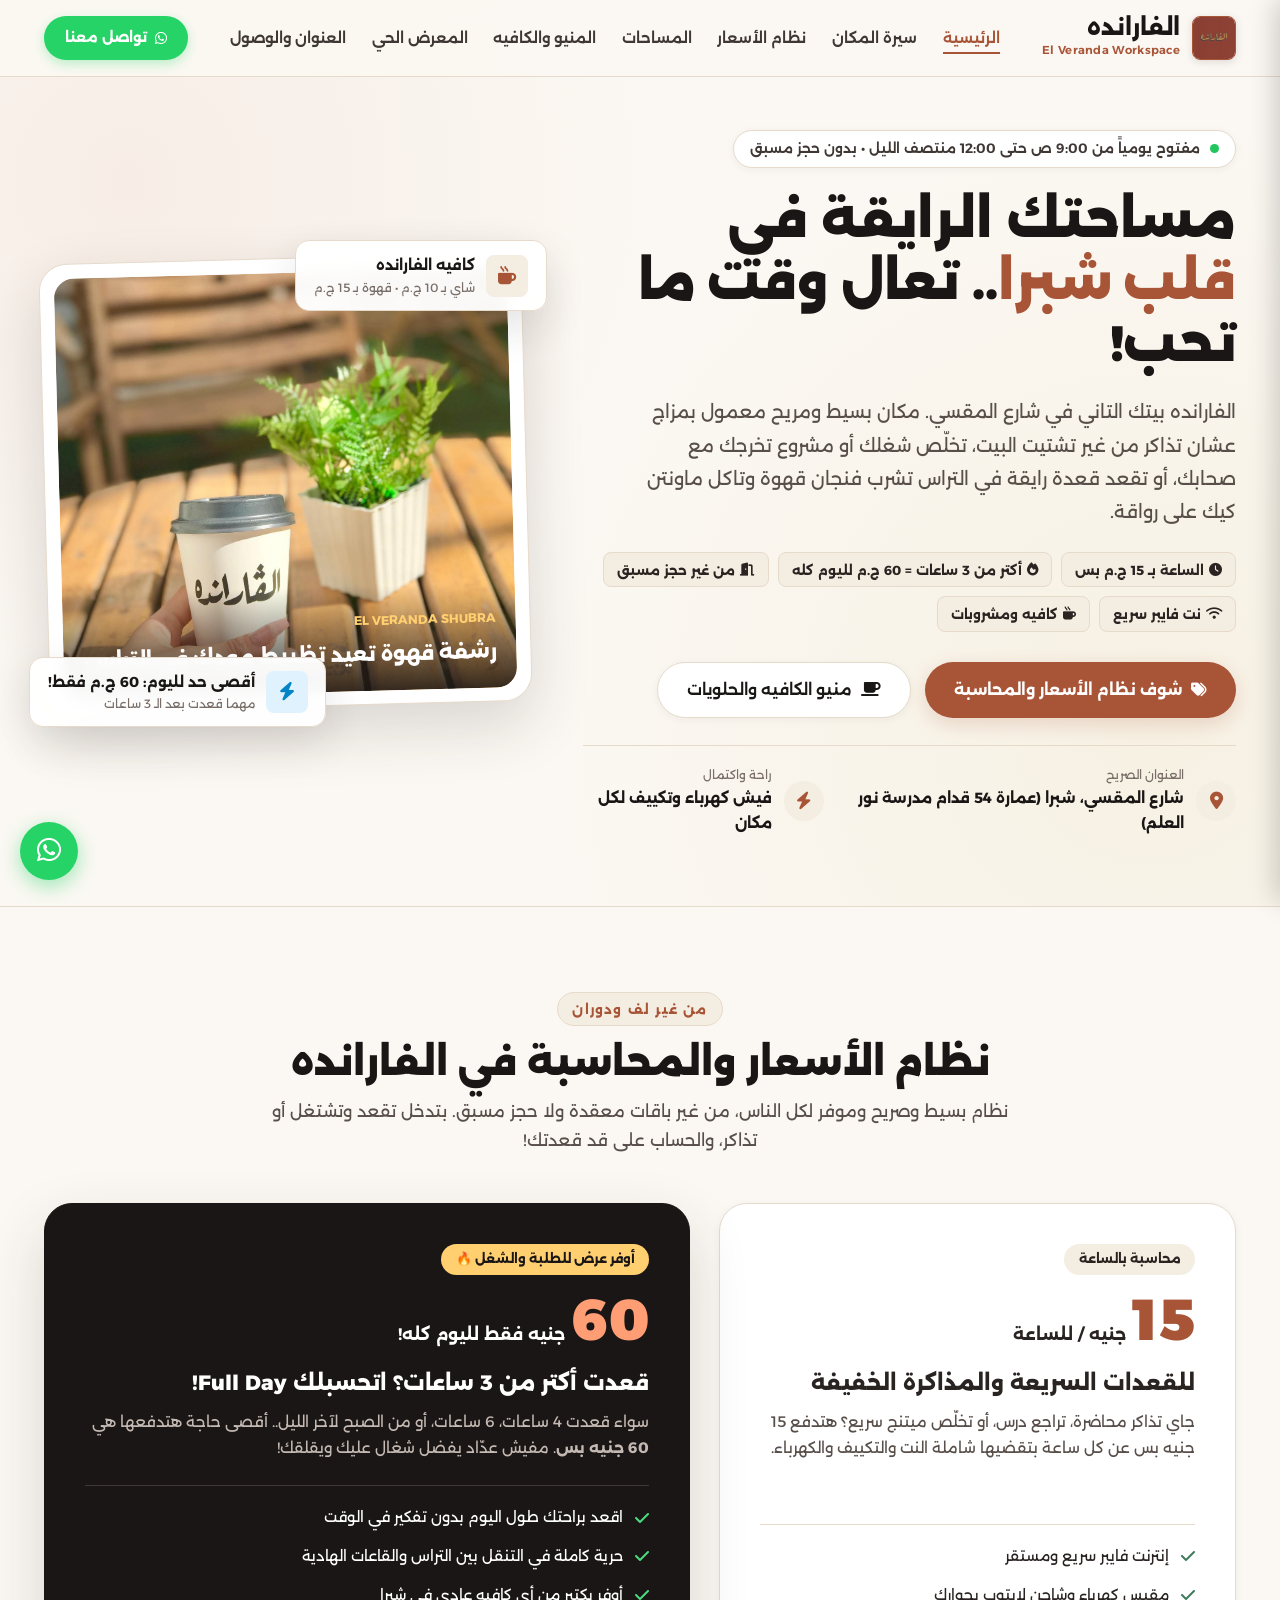
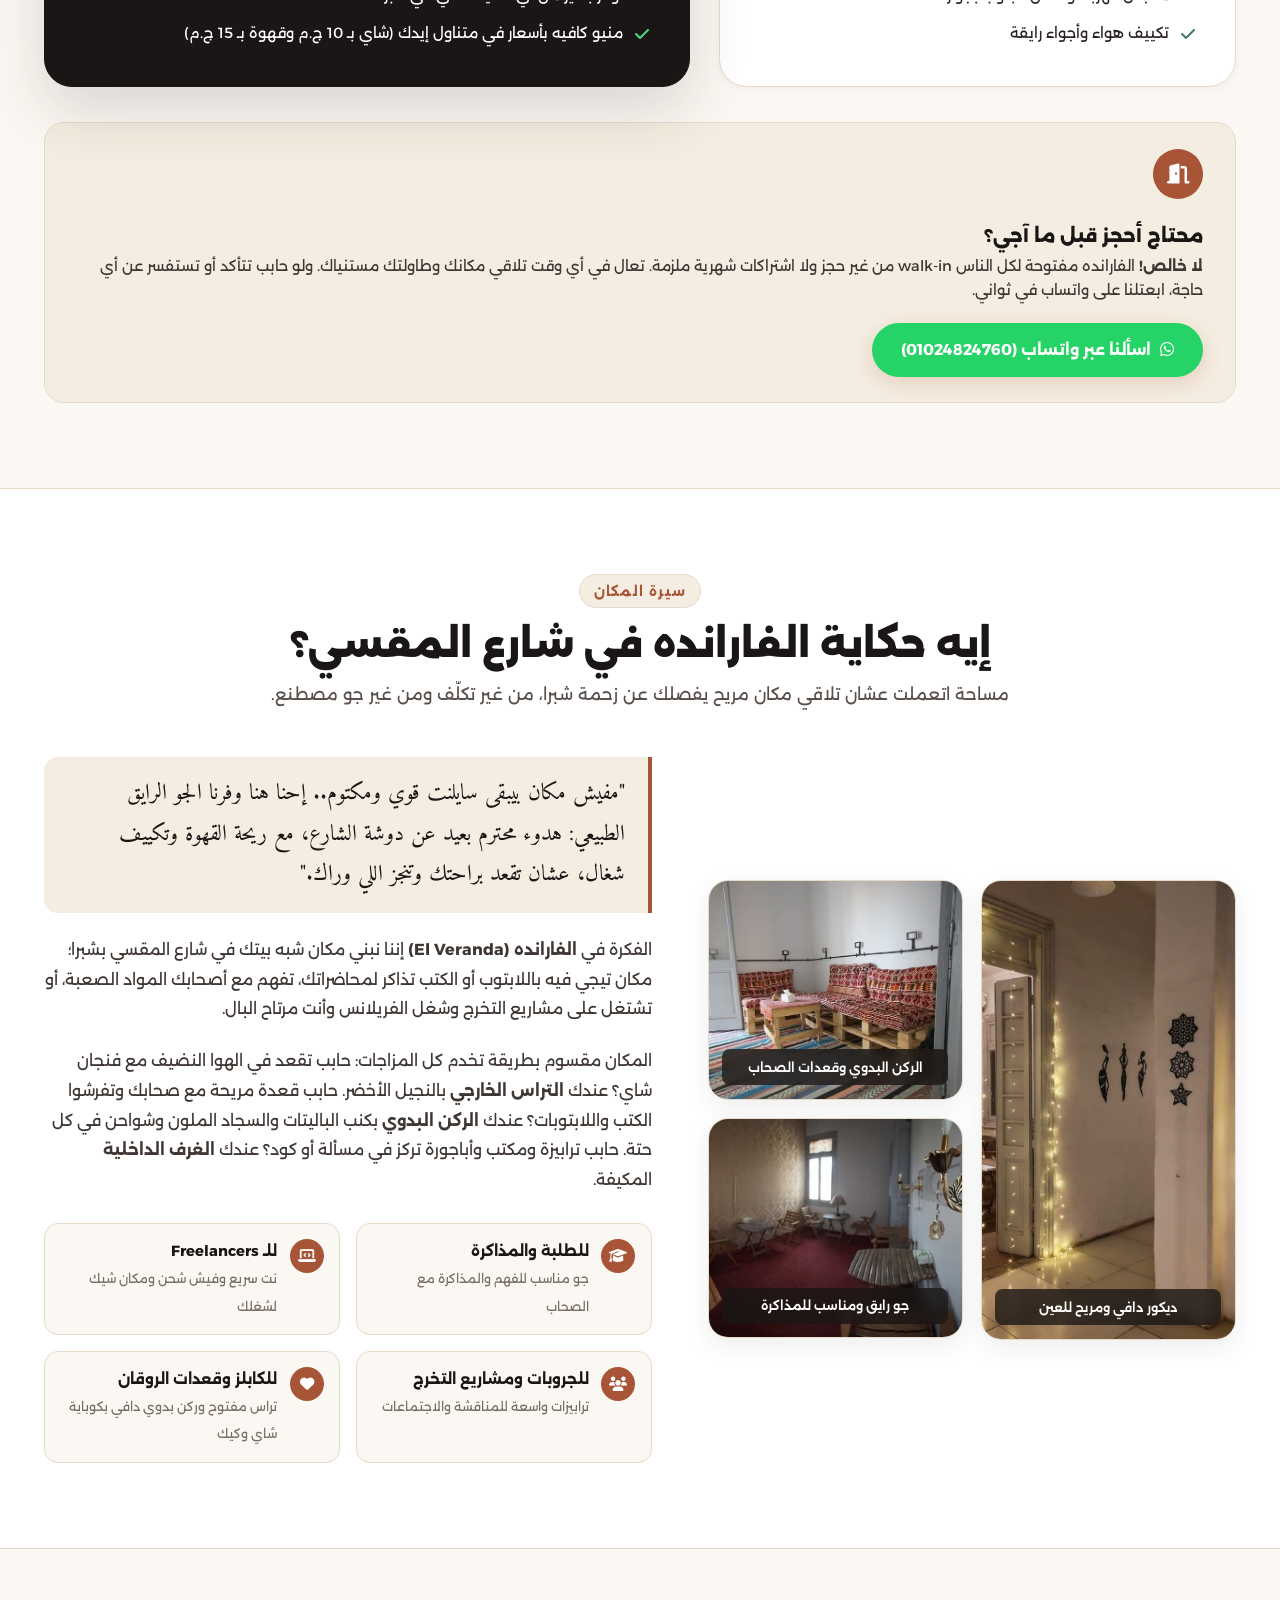
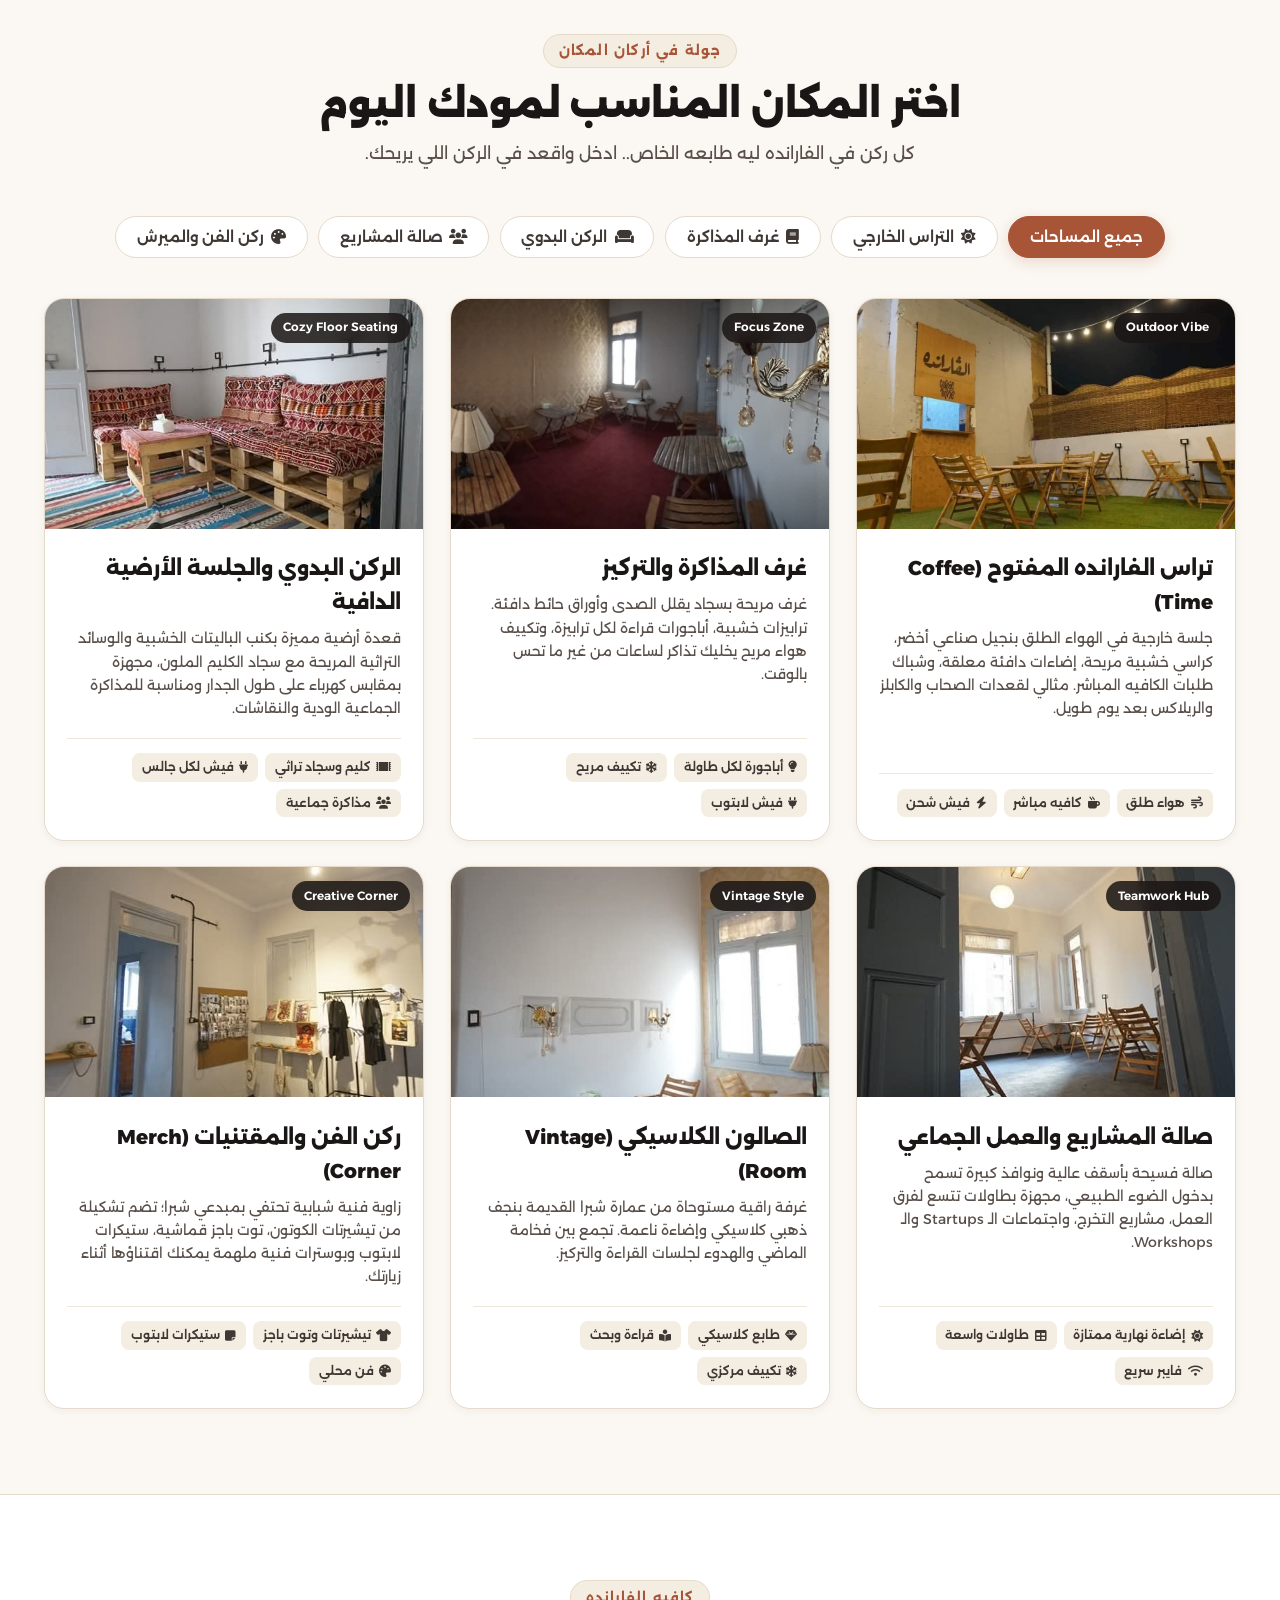
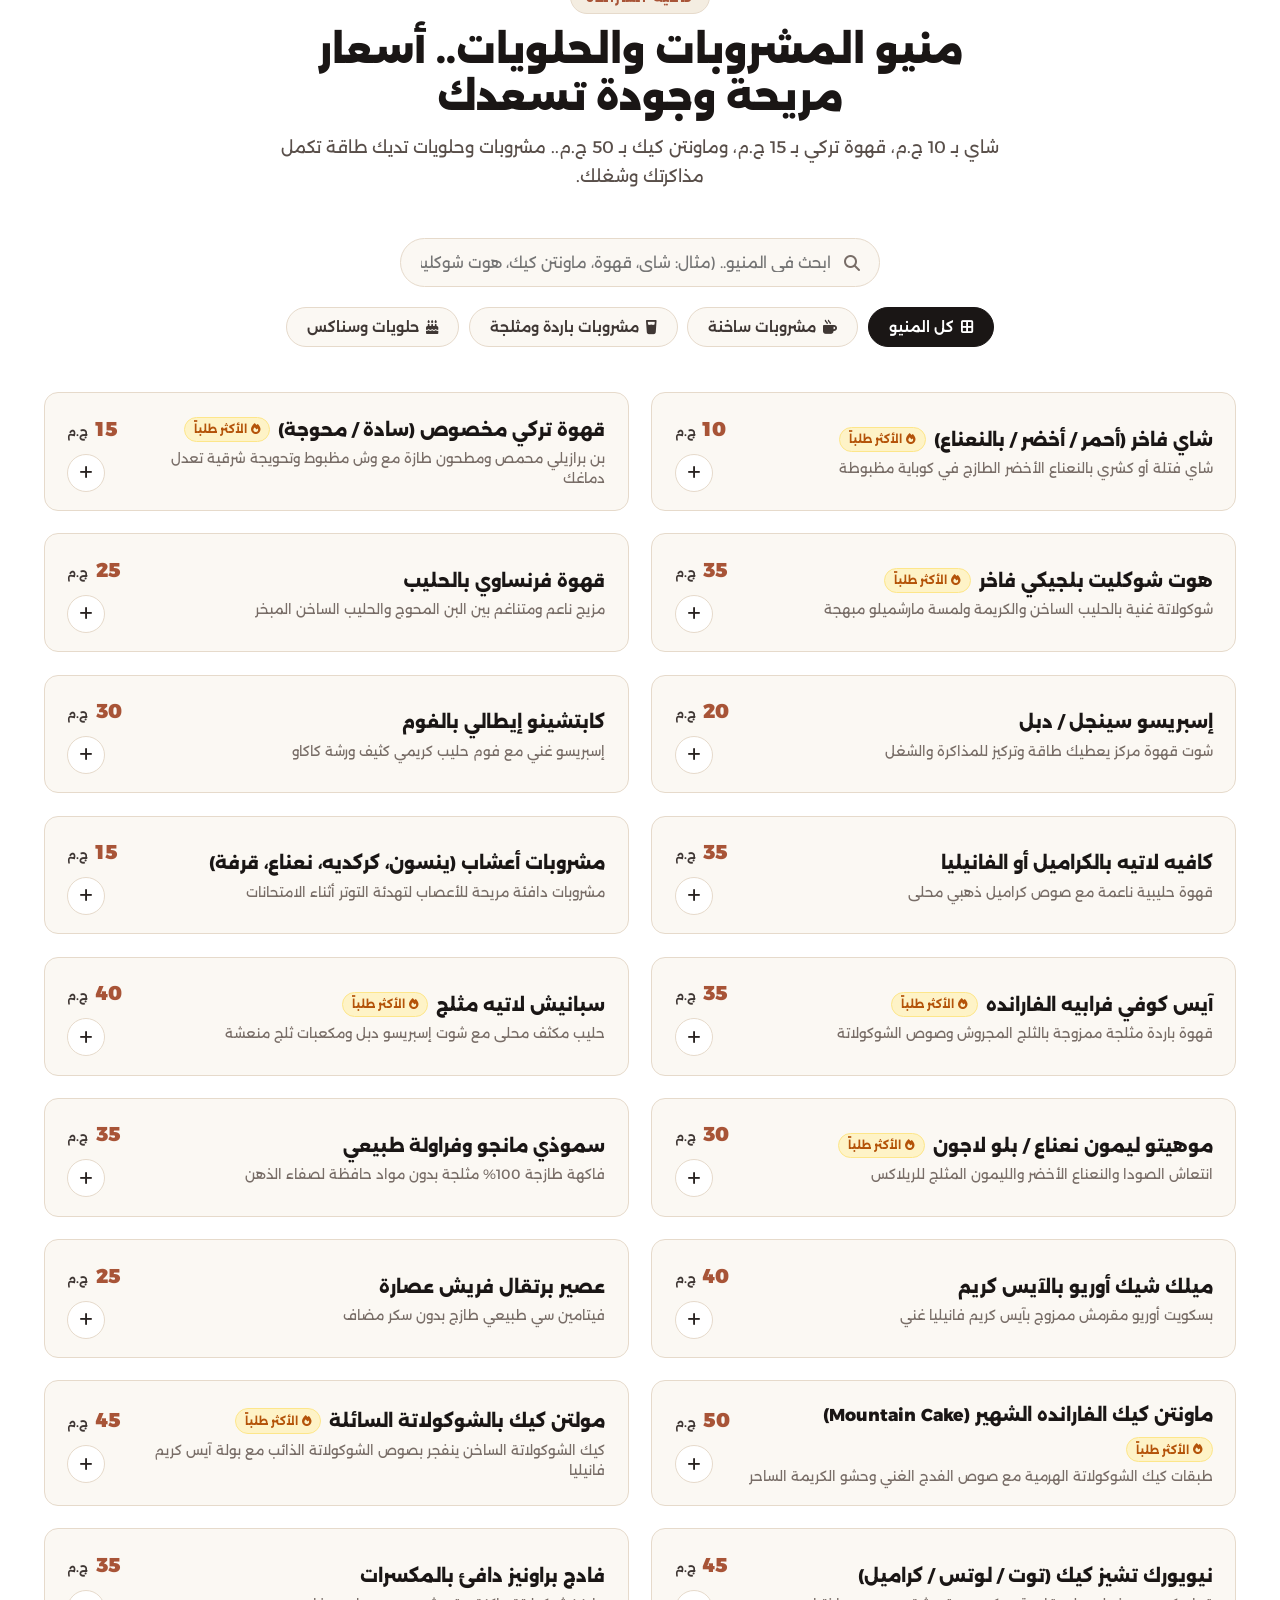
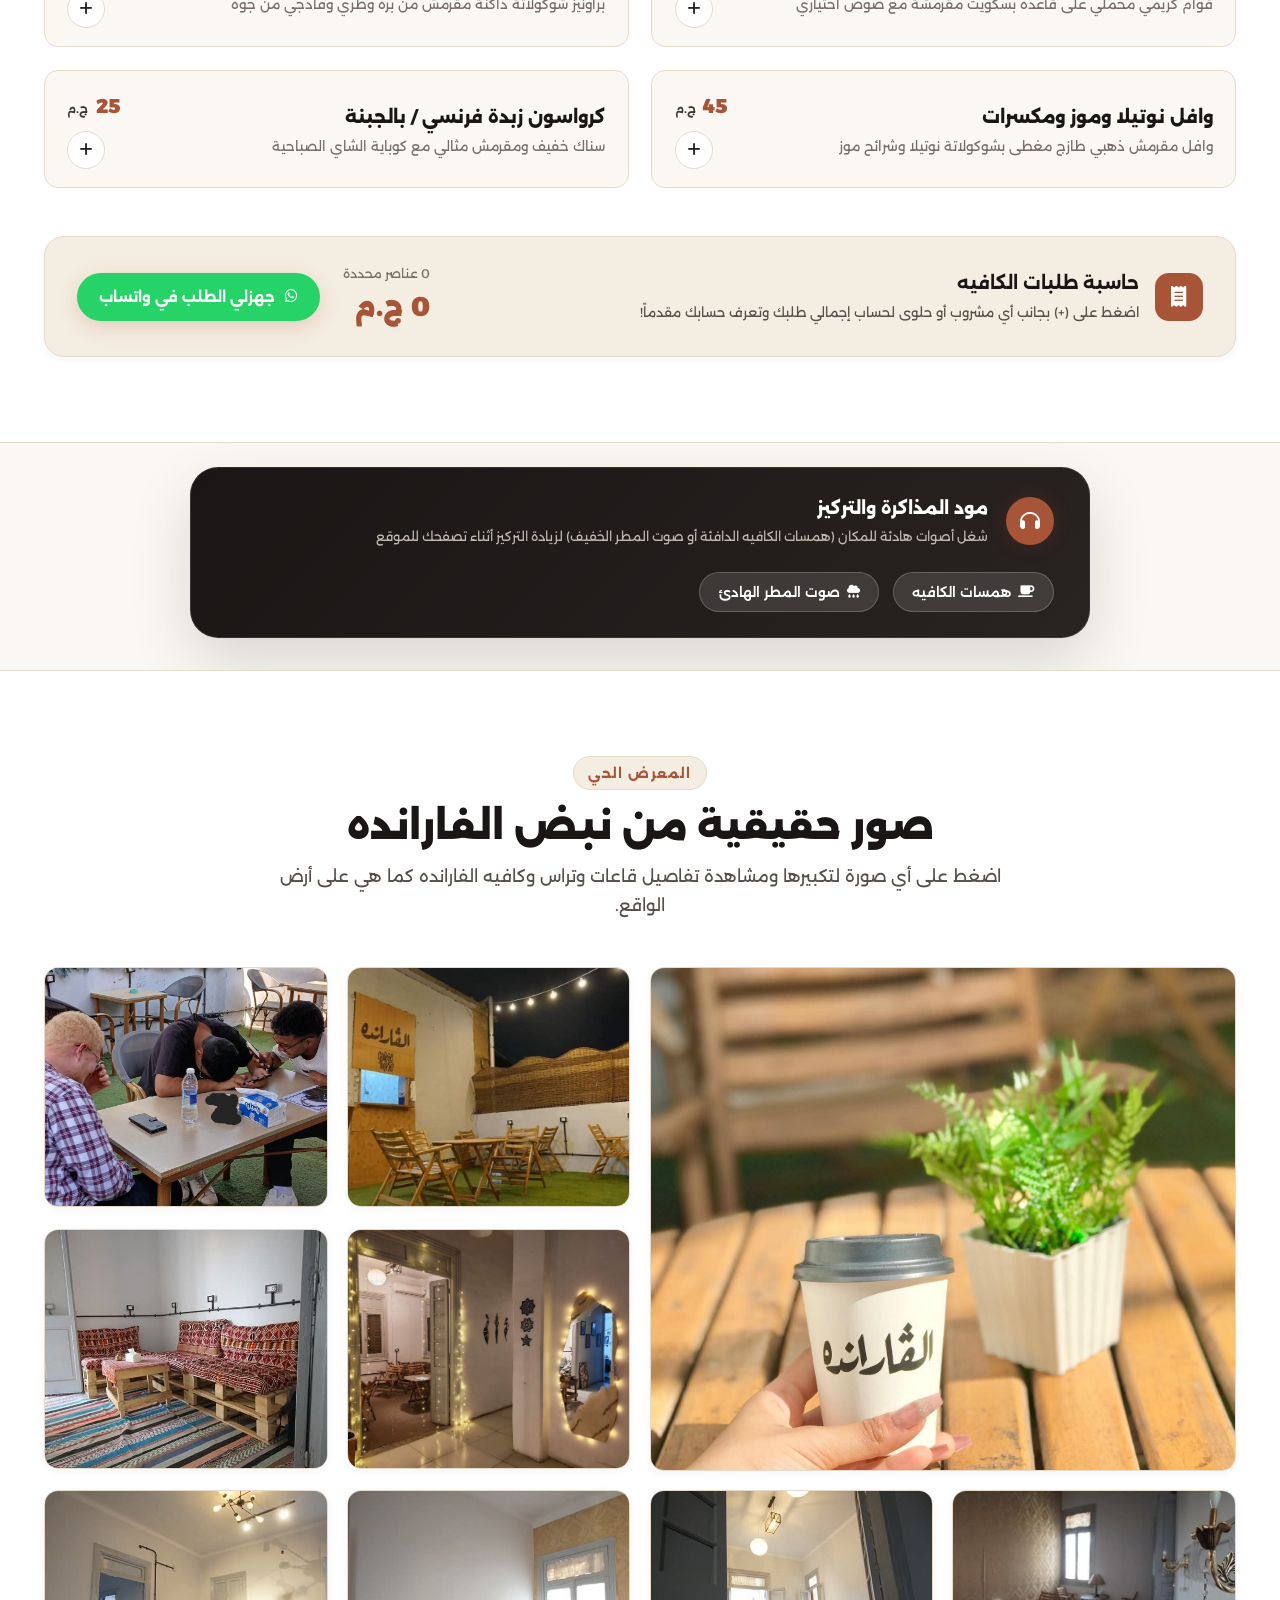
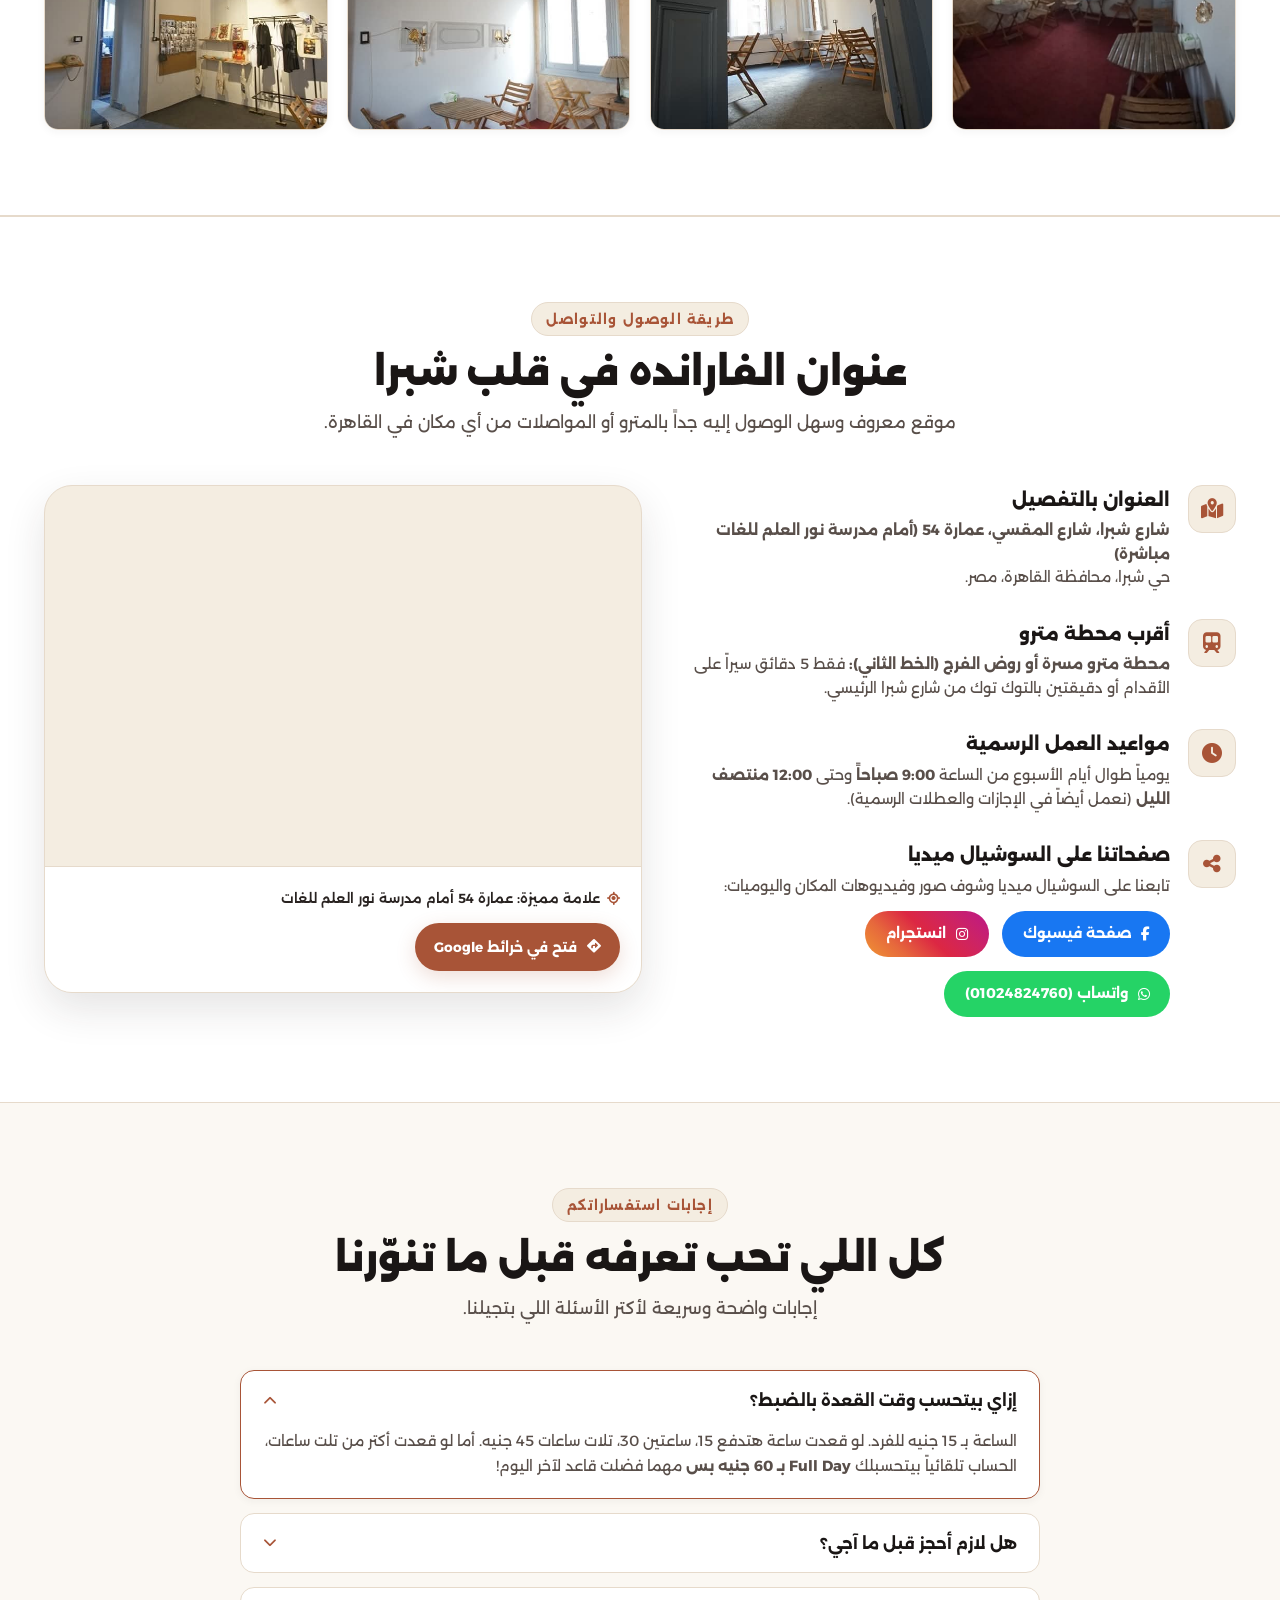
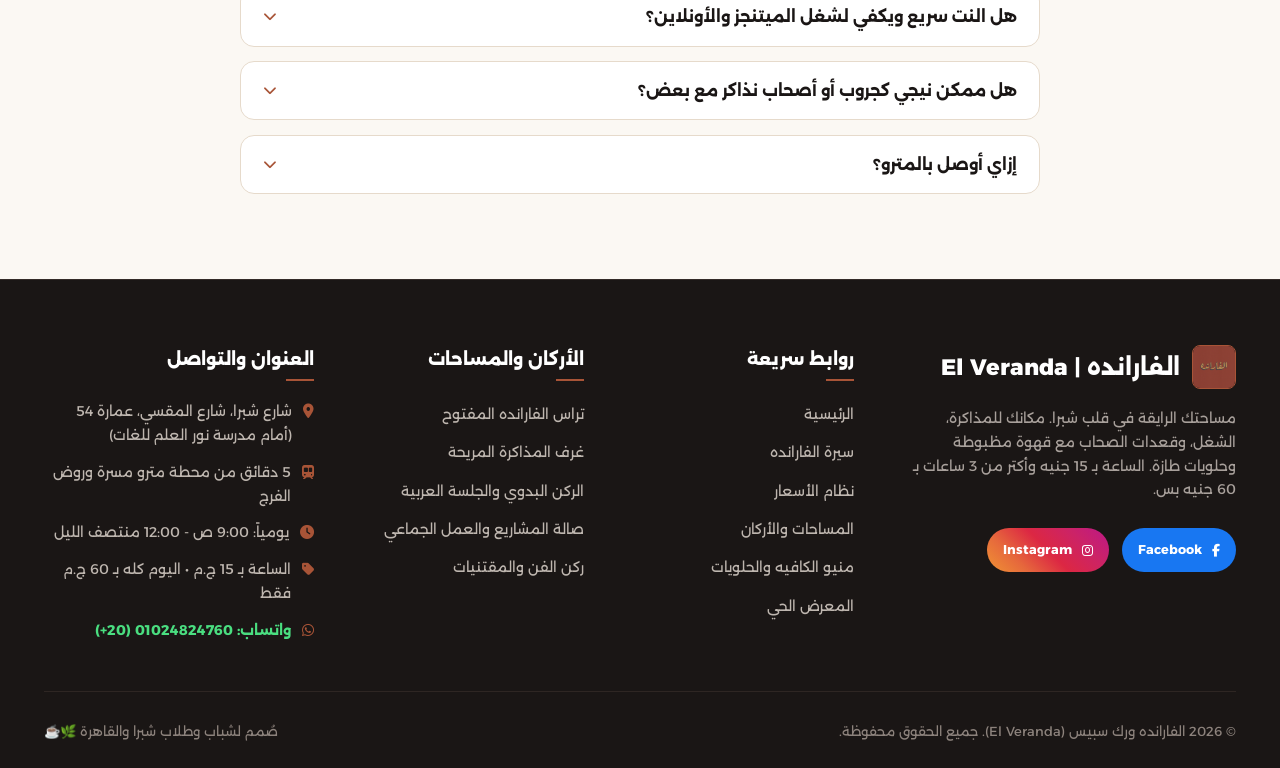
==== index.html @ a28c42d5 "First commit" ====
<!DOCTYPE html>
<html lang="ar" dir="rtl">
<head>
  <meta charset="UTF-8">
  <meta name="viewport" content="width=device-width, initial-scale=1.0">
  <meta name="description" content="الفارانده ورك سبيس (El Veranda) في شارع شبرا والمقسي - مساحة شبابية رايقة للمذاكرة، الشغل، وقعدات الصحاب. الساعة بـ 15 جنيه وأكتر من 3 ساعات بـ 60 جنيه بس لليوم كله بدون حجز مسبق.">
  <meta name="keywords" content="الفارانده, El Veranda, ورك سبيس شبرا, شارع المقسي, مدرسة نور العلم, ماونتن كيك, كافيه فريلانس, مذاكرة شبرا">
  <meta name="theme-color" content="#a85437">
  
  <title>الفارانده ورك سبيس | El Veranda - شبرا</title>

  <!-- Google Fonts: Alexandria & Cairo & Amiri -->
  <link rel="preconnect" href="https://fonts.googleapis.com">
  <link rel="preconnect" href="https://fonts.gstatic.com" crossorigin>
  <link href="https://fonts.googleapis.com/css2?family=Alexandria:wght@300;400;500;600;700;800;900&family=Amiri:ital,wght@0,400;0,700;1,400&family=Cairo:wght@400;600;700;800;900&display=swap" rel="stylesheet">

  <!-- FontAwesome Icons -->
  <link rel="stylesheet" href="https://cdnjs.cloudflare.com/ajax/libs/font-awesome/6.5.1/css/all.min.css">

  <!-- Main Stylesheet -->
  <link rel="stylesheet" href="assets/css/style.css">
  <link rel="icon" type="image/jpeg" href="assets/images/logo.jpg">
</head>
<body>

  <!-- ==========================================================================
       Header & Navigation Bar
       ========================================================================== -->
  <header class="site-header" id="header">
    <div class="container">
      <div class="nav-wrapper">
        <a href="#hero" class="brand-link" aria-label="الفارانده الصفحة الرئيسية">
          <img src="assets/images/logo.jpg" alt="شعار الفارانده ورك سبيس" class="brand-logo-img">
          <div class="brand-text">
            <span class="brand-name">الفارانده</span>
            <span class="brand-tagline">El Veranda Workspace</span>
          </div>
        </a>

        <!-- Desktop Navigation -->
        <nav aria-label="القائمة الرئيسية">
          <ul class="nav-links">
            <li><a href="#hero" class="active">الرئيسية</a></li>
            <li><a href="#about">سيرة المكان</a></li>
            <li><a href="#pricing">نظام الأسعار</a></li>
            <li><a href="#spaces">المساحات</a></li>
            <li><a href="#menu">المنيو والكافيه</a></li>
            <li><a href="#gallery">المعرض الحي</a></li>
            <li><a href="#contact">العنوان والوصول</a></li>
          </ul>
        </nav>

        <div class="nav-actions">
          <a href="https://api.whatsapp.com/send?phone=201024824760&text=%D9%85%D8%B1%D8%AD%D8%A8%D8%A7%D9%8B%D8%8C%20%D8%A3%D9%86%D8%A7%20%D8%AC%D8%A7%D9%8A%20%D8%A7%D9%84%D9%81%D8%A7%D8%B1%D8%A7%D9%86%D8%AF%D9%87%20%D8%AD%D8%A7%D9%84%D8%A7%D9%8B" target="_blank" class="btn-header-reserve" aria-label="تواصل معنا عبر واتساب 01024824760">
            <i class="fa-brands fa-whatsapp"></i>
            <span>تواصل معنا</span>
          </a>
          <button class="mobile-toggle" aria-label="فتح القائمة الجانبية">
            <i class="fa-solid fa-bars-staggered"></i>
          </button>
        </div>
      </div>
    </div>
  </header>

  <!-- Mobile Drawer Menu -->
  <div class="mobile-drawer-overlay"></div>
  <aside class="mobile-nav-drawer" aria-label="القائمة في الجوال">
    <div class="mobile-drawer-header">
      <div class="brand-link">
        <img src="assets/images/logo.jpg" alt="لوجو الفارانده" class="brand-logo-img" style="width: 40px; height: 40px;">
        <span class="brand-name" style="font-size: 1.25rem;">الفارانده</span>
      </div>
      <button class="drawer-close-btn" aria-label="إغلاق القائمة">
        <i class="fa-solid fa-xmark"></i>
      </button>
    </div>
    <ul class="mobile-drawer-links">
      <li><a href="#hero">الرئيسية</a></li>
      <li><a href="#about">سيرة الفارانده</a></li>
      <li><a href="#pricing">نظام الأسعار الصريح</a></li>
      <li><a href="#spaces">استكشف المساحات</a></li>
      <li><a href="#menu">المنيو والكافيه</a></li>
      <li><a href="#gallery">معرض الصور</a></li>
      <li><a href="#contact">العنوان وخريطة شبرا</a></li>
    </ul>
    <div style="margin-top: auto; display: flex; flex-direction: column; gap: 0.8rem;">
      <a href="https://api.whatsapp.com/send?phone=201024824760" target="_blank" class="social-btn whatsapp" style="justify-content: center; font-size: 0.95rem;">
        <i class="fa-brands fa-whatsapp"></i> واتساب: 01024824760
      </a>
      <a href="https://www.facebook.com/ver.anda.262926?mibextid=ZbWKwL" target="_blank" class="social-btn facebook" style="justify-content: center;">
        <i class="fa-brands fa-facebook-f"></i> صفحتنا على فيسبوك
      </a>
      <a href="https://www.instagram.com/elvaranda?srtk=MWs0d3d0Y2lwNjcxaQ==" target="_blank" class="social-btn instagram" style="justify-content: center;">
        <i class="fa-brands fa-instagram"></i> حسابنا على انستجرام
      </a>
    </div>
  </aside>

  <main>
    <!-- ==========================================================================
         Hero Section
         ========================================================================== -->
    <section class="hero-section" id="hero">
      <div class="container">
        <div class="hero-grid">
          
          <div class="hero-content">
            <div class="hero-badge-live">
              <span class="pulse-dot"></span>
              <span>مفتوح يومياً من 9:00 ص حتى 12:00 منتصف الليل • بدون حجز مسبق</span>
            </div>

            <h1 class="hero-title">
              مساحتك الرايقة في <span class="highlight-text">قلب شبرا</span>.. تعال وقت ما تحب!
            </h1>

            <p class="hero-subtitle">
              الفارانده بيتك التاني في شارع المقسي. مكان بسيط ومريح معمول بمزاج عشان تذاكر من غير تشتيت البيت، تخلّص شغلك أو مشروع تخرجك مع صحابك، أو تقعد قعدة رايقة في التراس تشرب فنجان قهوة وتاكل ماونتن كيك على رواقة.
            </p>

            <div class="hero-tags">
              <span class="hero-tag"><i class="fa-solid fa-clock"></i> الساعة بـ 15 ج.م بس</span>
              <span class="hero-tag"><i class="fa-solid fa-fire"></i> أكتر من 3 ساعات = 60 ج.م لليوم كله</span>
              <span class="hero-tag"><i class="fa-solid fa-door-open"></i> من غير حجز مسبق</span>
              <span class="hero-tag"><i class="fa-solid fa-wifi"></i> نت فايبر سريع</span>
              <span class="hero-tag"><i class="fa-solid fa-mug-hot"></i> كافيه ومشروبات</span>
            </div>

            <div class="hero-ctas">
              <a href="#pricing" class="btn-primary">
                <i class="fa-solid fa-tags"></i>
                <span>شوف نظام الأسعار والمحاسبة</span>
              </a>
              <a href="#menu" class="btn-secondary">
                <i class="fa-solid fa-mug-saucer"></i>
                <span>منيو الكافيه والحلويات</span>
              </a>
            </div>

            <div class="hero-quick-meta">
              <div class="meta-item">
                <div class="meta-icon"><i class="fa-solid fa-location-dot"></i></div>
                <div class="meta-text">
                  <span class="meta-label">العنوان الصريح</span>
                  <span class="meta-val">شارع المقسي، شبرا (عمارة 54 قدام مدرسة نور العلم)</span>
                </div>
              </div>

              <div class="meta-item">
                <div class="meta-icon"><i class="fa-solid fa-bolt"></i></div>
                <div class="meta-text">
                  <span class="meta-label">راحة واكتمال</span>
                  <span class="meta-val">فيش كهرباء وتكييف لكل مكان</span>
                </div>
              </div>
            </div>
          </div>

          <!-- Hero Media Showcase -->
          <div class="hero-visual">
            <div class="floating-badge badge-top">
              <div class="badge-icon"><i class="fa-solid fa-mug-hot"></i></div>
              <div class="badge-info">
                <strong>كافيه الفارانده</strong>
                <span>شاي بـ 10 ج.م • قهوة بـ 15 ج.م</span>
              </div>
            </div>

            <div class="hero-main-card">
              <div class="hero-image-wrap">
                <img src="assets/images/coffee-cup.jpg" alt="كوب قهوة الفارانده المخصوص في التراس">
                <div class="hero-image-overlay">
                  <span class="hero-overlay-tag">El Veranda Shubra</span>
                  <h3 class="hero-overlay-title">رشفة قهوة تعيد تظبيط مودك في التراس</h3>
                </div>
              </div>
            </div>

            <div class="floating-badge badge-bottom">
              <div class="badge-icon" style="background: #e0f2fe; color: #0284c7;"><i class="fa-solid fa-bolt"></i></div>
              <div class="badge-info">
                <strong>أقصى حد لليوم: 60 ج.م فقط!</strong>
                <span>مهما قعدت بعد الـ 3 ساعات</span>
              </div>
            </div>
          </div>

        </div>
      </div>
    </section>

    <!-- ==========================================================================
         Transparent Pricing Section / نظام الأسعار الصريح
         ========================================================================== -->
    <section class="section-padding pricing-section" id="pricing">
      <div class="container">
        
        <div class="section-head">
          <span class="section-eyebrow">من غير لف ودوران</span>
          <h2 class="section-title">نظام الأسعار والمحاسبة في الفارانده</h2>
          <p class="section-desc">
            نظام بسيط وصريح وموفر لكل الناس، من غير باقات معقدة ولا حجز مسبق. بتدخل تقعد وتشتغل أو تذاكر، والحساب على قد قعدتك!
          </p>
        </div>

        <div class="pricing-banner-grid">
          
          <!-- Box 1: Hourly -->
          <div class="pricing-feature-box">
            <div class="pricing-feature-badge">محاسبة بالساعة</div>
            <div class="pricing-feature-price">
              <span class="big-num">15</span>
              <span class="curr">جنيه / للساعة</span>
            </div>
            <h3 class="pricing-feature-title">للقعدات السريعة والمذاكرة الخفيفة</h3>
            <p class="pricing-feature-desc">
              جاي تذاكر محاضرة، تراجع درس، أو تخلّص ميتنج سريع؟ هتدفع 15 جنيه بس عن كل ساعة بتقضيها شاملة النت والتكييف والكهرباء.
            </p>
            <ul class="pricing-feature-list">
              <li><i class="fa-solid fa-check"></i> إنترنت فايبر سريع ومستقر</li>
              <li><i class="fa-solid fa-check"></i> مقبس كهرباء وشاحن لابتوب بجوارك</li>
              <li><i class="fa-solid fa-check"></i> تكييف هواء وأجواء رايقة</li>
            </ul>
          </div>

          <!-- Box 2: Full Day Cap (Hero Feature) -->
          <div class="pricing-feature-box featured-box">
            <div class="pricing-feature-badge" style="background: #ffcf70; color: #1a1615;">أوفر عرض للطلبة والشغل 🔥</div>
            <div class="pricing-feature-price">
              <span class="big-num">60</span>
              <span class="curr">جنيه فقط لليوم كله!</span>
            </div>
            <h3 class="pricing-feature-title">قعدت أكتر من 3 ساعات؟ اتحسبلك Full Day!</h3>
            <p class="pricing-feature-desc">
              سواء قعدت 4 ساعات، 6 ساعات، أو من الصبح لآخر الليل.. أقصى حاجة هتدفعها هي <strong>60 جنيه بس</strong>. مفيش عدّاد يفضل شغال عليك ويقلقك!
            </p>
            <ul class="pricing-feature-list">
              <li><i class="fa-solid fa-check"></i> اقعد براحتك طول اليوم بدون تفكير في الوقت</li>
              <li><i class="fa-solid fa-check"></i> حرية كاملة في التنقل بين التراس والقاعات الهادية</li>
              <li><i class="fa-solid fa-check"></i> أوفر بكتير من أي كافيه عادي في شبرا</li>
              <li><i class="fa-solid fa-check"></i> منيو كافيه بأسعار في متناول إيدك (شاي بـ 10 ج.م وقهوة بـ 15 ج.م)</li>
            </ul>
          </div>

        </div>

        <!-- No Booking Callout -->
        <div class="no-booking-notice">
          <div class="notice-icon"><i class="fa-solid fa-door-open"></i></div>
          <div class="notice-content">
            <h4>محتاج أحجز قبل ما آجي؟</h4>
            <p><strong>لا خالص!</strong> الفارانده مفتوحة لكل الناس walk-in من غير حجز ولا اشتراكات شهرية ملزمة. تعال في أي وقت تلاقي مكانك وطاولتك مستنياك. ولو حابب تتأكد أو تستفسر عن أي حاجة، ابعتلنا على واتساب في ثواني.</p>
          </div>
          <a href="https://api.whatsapp.com/send?phone=201024824760&text=%D9%85%D8%B1%D8%AD%D8%A8%D8%A7%D9%8B%D8%8C%20%D8%AD%D8%A7%D8%A8%D8%A8%20%D8%A3%D8%B3%D8%AA%D9%81%D8%B3%D8%B1%20%D8%B9%D9%86%20%D8%A7%D9%84%D9%81%D8%A7%D8%B1%D8%A7%D9%86%D8%AF%D9%87%20%D8%A7%D9%84%D9%86%D9%87%D8%A7%D8%B1%D8%AF%D8%A9" target="_blank" class="btn-primary" style="background: #25d366; border-color: #25d366; flex-shrink: 0;">
            <i class="fa-brands fa-whatsapp"></i> اسألنا عبر واتساب (01024824760)
          </a>
        </div>

      </div>
    </section>

    <!-- ==========================================================================
         About Section / سيرة المكان الواقعية
         ========================================================================== -->
    <section class="section-padding about-section" id="about">
      <div class="container">
        
        <div class="section-head">
          <span class="section-eyebrow">سيرة المكان</span>
          <h2 class="section-title">إيه حكاية الفارانده في شارع المقسي؟</h2>
          <p class="section-desc">
            مساحة اتعملت عشان تلاقي مكان مريح يفصلك عن زحمة شبرا، من غير تكلّف ومن غير جو مصطنع.
          </p>
        </div>

        <div class="about-grid">
          <!-- Mosaic Gallery from Real Photos -->
          <div class="about-gallery-mosaic">
            <div class="mosaic-item item-tall">
              <img src="assets/images/hallway-mirror.jpg" alt="الممر الجمالي للفارانده مع المرآة المضيئة">
              <div class="mosaic-badge">ديكور دافي ومريح للعين</div>
            </div>
            <div class="mosaic-item item-short">
              <img src="assets/images/bedouin-corner.jpg" alt="الركن البدوي والجلسة العربية الأرضية">
              <div class="mosaic-badge">الركن البدوي وقعدات الصحاب</div>
            </div>
            <div class="mosaic-item item-short">
              <img src="assets/images/classic-study-room1.jpg" alt="غرفة المذاكرة الكلاسيكية الهادئة">
              <div class="mosaic-badge">جو رايق ومناسب للمذاكرة</div>
            </div>
          </div>

          <!-- The Biography Text -->
          <div class="about-story">
            <blockquote class="story-quote">
              "مفيش مكان بيبقى سايلنت قوي ومكتوم.. إحنا هنا وفرنا الجو الرايق الطبيعي: هدوء محترم بعيد عن دوشة الشارع، مع ريحة القهوة وتكييف شغال، عشان تقعد براحتك وتنجز اللي وراك."
            </blockquote>

            <p class="story-paragraph">
              الفكرة في <strong>الفارانده (El Veranda)</strong> إننا نبني مكان شبه بيتك في شارع المقسي بشبرا؛ مكان تيجي فيه باللابتوب أو الكتب تذاكر لمحاضراتك، تفهم مع أصحابك المواد الصعبة، أو تشتغل على مشاريع التخرج وشغل الفريلانس وأنت مرتاح البال.
            </p>

            <p class="story-paragraph">
              المكان مقسوم بطريقة تخدم كل المزاجات: حابب تقعد في الهوا النضيف مع فنجان شاي؟ عندك <strong>التراس الخارجي</strong> بالنجيل الأخضر. حابب قعدة مريحة مع صحابك وتفرشوا الكتب واللابتوبات؟ عندك <strong>الركن البدوي</strong> بكنب الباليتات والسجاد الملون وشواحن في كل حتة. حابب ترابيزة ومكتب وأباجورة تركز في مسألة أو كود؟ عندك <strong>الغرف الداخلية</strong> المكيفة.
            </p>

            <div class="about-features-list">
              <div class="feature-pill">
                <div class="feature-pill-icon"><i class="fa-solid fa-graduation-cap"></i></div>
                <div class="feature-pill-text">
                  <strong>للطلبة والمذاكرة</strong>
                  <span>جو مناسب للفهم والمذاكرة مع الصحاب</span>
                </div>
              </div>

              <div class="feature-pill">
                <div class="feature-pill-icon"><i class="fa-solid fa-laptop-code"></i></div>
                <div class="feature-pill-text">
                  <strong>للـ Freelancers</strong>
                  <span>نت سريع وفيش شحن ومكان شيك لشغلك</span>
                </div>
              </div>

              <div class="feature-pill">
                <div class="feature-pill-icon"><i class="fa-solid fa-users"></i></div>
                <div class="feature-pill-text">
                  <strong>للجروبات ومشاريع التخرج</strong>
                  <span>ترابيزات واسعة للمناقشة والاجتماعات</span>
                </div>
              </div>

              <div class="feature-pill">
                <div class="feature-pill-icon"><i class="fa-solid fa-heart"></i></div>
                <div class="feature-pill-text">
                  <strong>للكابلز وقعدات الروقان</strong>
                  <span>تراس مفتوح وركن بدوي دافي بكوباية شاي وكيك</span>
                </div>
              </div>
            </div>

          </div>

        </div>

      </div>
    </section>

    <!-- ==========================================================================
         Spaces & Zones Section / مساحات الفارانده
         ========================================================================== -->
    <section class="section-padding spaces-section" id="spaces">
      <div class="container">
        
        <div class="section-head">
          <span class="section-eyebrow">جولة في أركان المكان</span>
          <h2 class="section-title">اختر المكان المناسب لمودك اليوم</h2>
          <p class="section-desc">
            كل ركن في الفارانده ليه طابعه الخاص.. ادخل واقعد في الركن اللي يريحك.
          </p>
        </div>

        <!-- Filter Tabs -->
        <div class="spaces-tabs">
          <button class="space-tab-btn active" data-filter="all">جميع المساحات</button>
          <button class="space-tab-btn" data-filter="terrace"><i class="fa-solid fa-sun"></i> التراس الخارجي</button>
          <button class="space-tab-btn" data-filter="study"><i class="fa-solid fa-book"></i> غرف المذاكرة</button>
          <button class="space-tab-btn" data-filter="bedouin"><i class="fa-solid fa-couch"></i> الركن البدوي</button>
          <button class="space-tab-btn" data-filter="meeting"><i class="fa-solid fa-users"></i> صالة المشاريع</button>
          <button class="space-tab-btn" data-filter="art"><i class="fa-solid fa-palette"></i> ركن الفن والميرش</button>
        </div>

        <!-- Space Cards Grid -->
        <div class="space-cards-grid">
          
          <!-- Card 1: Terrace -->
          <article class="space-card" data-category="terrace">
            <div class="space-card-img-wrap">
              <img src="assets/images/outdoor-terrace.jpg" alt="تراس الفارانده المفتوح">
              <span class="space-tag">Outdoor Vibe</span>
            </div>
            <div class="space-card-body">
              <h3 class="space-title">تراس الفارانده المفتوح (Coffee Time)</h3>
              <p class="space-desc">
                جلسة خارجية في الهواء الطلق بنجيل صناعي أخضر، كراسي خشبية مريحة، إضاءات دافئة معلقة، وشباك طلبات الكافيه المباشر. مثالي لقعدات الصحاب والكابلز والريلاكس بعد يوم طويل.
              </p>
              <div class="space-specs">
                <span class="spec-badge"><i class="fa-solid fa-wind"></i> هواء طلق</span>
                <span class="spec-badge"><i class="fa-solid fa-mug-hot"></i> كافيه مباشر</span>
                <span class="spec-badge"><i class="fa-solid fa-bolt"></i> فيش شحن</span>
              </div>
            </div>
          </article>

          <!-- Card 2: Study Rooms -->
          <article class="space-card" data-category="study">
            <div class="space-card-img-wrap">
              <img src="assets/images/classic-study-room1.jpg" alt="قاعة المذاكرة الكلاسيكية">
              <span class="space-tag">Focus Zone</span>
            </div>
            <div class="space-card-body">
              <h3 class="space-title">غرف المذاكرة والتركيز</h3>
              <p class="space-desc">
                غرف مريحة بسجاد يقلل الصدى وأوراق حائط دافئة. ترابيزات خشبية، أباجورات قراءة لكل ترابيزة، وتكييف هواء مريح يخليك تذاكر لساعات من غير ما تحس بالوقت.
              </p>
              <div class="space-specs">
                <span class="spec-badge"><i class="fa-solid fa-lightbulb"></i> أباجورة لكل طاولة</span>
                <span class="spec-badge"><i class="fa-solid fa-snowflake"></i> تكييف مريح</span>
                <span class="spec-badge"><i class="fa-solid fa-plug"></i> فيش لابتوب</span>
              </div>
            </div>
          </article>

          <!-- Card 3: Bedouin Lounge -->
          <article class="space-card" data-category="bedouin">
            <div class="space-card-img-wrap">
              <img src="assets/images/bedouin-corner.jpg" alt="الركن البدوي والجلسة التراثية">
              <span class="space-tag">Cozy Floor Seating</span>
            </div>
            <div class="space-card-body">
              <h3 class="space-title">الركن البدوي والجلسة الأرضية الدافية</h3>
              <p class="space-desc">
                قعدة أرضية مميزة بكنب الباليتات الخشبية والوسائد التراثية المريحة مع سجاد الكليم الملون، مجهزة بمقابس كهرباء على طول الجدار ومناسبة للمذاكرة الجماعية الودية والنقاشات.
              </p>
              <div class="space-specs">
                <span class="spec-badge"><i class="fa-solid fa-rug"></i> كليم وسجاد تراثي</span>
                <span class="spec-badge"><i class="fa-solid fa-plug"></i> فيش لكل جالس</span>
                <span class="spec-badge"><i class="fa-solid fa-users"></i> مذاكرة جماعية</span>
              </div>
            </div>
          </article>

          <!-- Card 4: Meeting Hub -->
          <article class="space-card" data-category="meeting">
            <div class="space-card-img-wrap">
              <img src="assets/images/bright-hall.jpg" alt="الصالة المضيئة ومساحة العمل الجماعي">
              <span class="space-tag">Teamwork Hub</span>
            </div>
            <div class="space-card-body">
              <h3 class="space-title">صالة المشاريع والعمل الجماعي</h3>
              <p class="space-desc">
                صالة فسيحة بأسقف عالية ونوافذ كبيرة تسمح بدخول الضوء الطبيعي، مجهزة بطاولات تتسع لفرق العمل، مشاريع التخرج، واجتماعات الـ Startups والـ Workshops.
              </p>
              <div class="space-specs">
                <span class="spec-badge"><i class="fa-solid fa-sun"></i> إضاءة نهارية ممتازة</span>
                <span class="spec-badge"><i class="fa-solid fa-table"></i> طاولات واسعة</span>
                <span class="spec-badge"><i class="fa-solid fa-wifi"></i> فايبر سريع</span>
              </div>
            </div>
          </article>

          <!-- Card 5: Chandelier Room -->
          <article class="space-card" data-category="study">
            <div class="space-card-img-wrap">
              <img src="assets/images/chandelier-room.jpg" alt="الغرفة الكلاسيكية بنجف الكريستال">
              <span class="space-tag">Vintage Style</span>
            </div>
            <div class="space-card-body">
              <h3 class="space-title">الصالون الكلاسيكي (Vintage Room)</h3>
              <p class="space-desc">
                غرفة راقية مستوحاة من عمارة شبرا القديمة بنجف ذهبي كلاسيكي وإضاءة ناعمة. تجمع بين فخامة الماضي والهدوء لجلسات القراءة والتركيز.
              </p>
              <div class="space-specs">
                <span class="spec-badge"><i class="fa-solid fa-gem"></i> طابع كلاسيكي</span>
                <span class="spec-badge"><i class="fa-solid fa-book-reader"></i> قراءة وبحث</span>
                <span class="spec-badge"><i class="fa-solid fa-snowflake"></i> تكييف مركزي</span>
              </div>
            </div>
          </article>

          <!-- Card 6: Art & Merch -->
          <article class="space-card" data-category="art">
            <div class="space-card-img-wrap">
              <img src="assets/images/art-merch-corner.jpg" alt="ركن الفن والميرش الإبداعي">
              <span class="space-tag">Creative Corner</span>
            </div>
            <div class="space-card-body">
              <h3 class="space-title">ركن الفن والمقتنيات (Merch Corner)</h3>
              <p class="space-desc">
                زاوية فنية شبابية تحتفي بمبدعي شبرا؛ تضم تشكيلة من تيشيرتات الكوتون، توت باجز قماشية، ستيكرات لابتوب وبوسترات فنية ملهمة يمكنك اقتناؤها أثناء زيارتك.
              </p>
              <div class="space-specs">
                <span class="spec-badge"><i class="fa-solid fa-shirt"></i> تيشيرتات وتوت باجز</span>
                <span class="spec-badge"><i class="fa-solid fa-note-sticky"></i> ستيكرات لابتوب</span>
                <span class="spec-badge"><i class="fa-solid fa-palette"></i> فن محلي</span>
              </div>
            </div>
          </article>

        </div>

      </div>
    </section>

    <!-- ==========================================================================
         Café & Menu Section / منيو الفارانده كافيه
         ========================================================================== -->
    <section class="section-padding menu-section" id="menu">
      <div class="container">
        
        <div class="section-head">
          <span class="section-eyebrow">كافيه الفارانده</span>
          <h2 class="section-title">منيو المشروبات والحلويات.. أسعار مريحة وجودة تسعدك</h2>
          <p class="section-desc">
            شاي بـ 10 ج.م، قهوة تركي بـ 15 ج.م، وماونتن كيك بـ 50 ج.م.. مشروبات وحلويات تديك طاقة تكمل مذاكرتك وشغلك.
          </p>
        </div>

        <div class="menu-controls">
          <!-- Live Search -->
          <div class="menu-search-box">
            <i class="fa-solid fa-magnifying-glass menu-search-icon"></i>
            <input type="text" id="menu-search" class="menu-search-input" placeholder="ابحث في المنيو.. (مثال: شاي، قهوة، ماونتن كيك، هوت شوكليت)">
          </div>

          <!-- Category Tabs -->
          <div class="menu-category-tabs">
            <button class="menu-cat-btn active" data-cat="all"><i class="fa-solid fa-border-all"></i> كل المنيو</button>
            <button class="menu-cat-btn" data-cat="hot"><i class="fa-solid fa-mug-hot"></i> مشروبات ساخنة</button>
            <button class="menu-cat-btn" data-cat="cold"><i class="fa-solid fa-glass-water"></i> مشروبات باردة ومثلجة</button>
            <button class="menu-cat-btn" data-cat="dessert"><i class="fa-solid fa-cake-candles"></i> حلويات وسناكس</button>
          </div>
        </div>

        <!-- Dynamic Menu Items Container -->
        <div class="menu-items-grid" id="menu-items-container">
          <!-- Populated by JavaScript -->
        </div>

        <!-- Interactive Menu Tray & Calculator Panel -->
        <div class="menu-calculator-panel">
          <div class="calc-info">
            <div class="calc-icon"><i class="fa-solid fa-receipt"></i></div>
            <div class="calc-text">
              <strong>حاسبة طلبات الكافيه</strong>
              <span>اضغط على (+) بجانب أي مشروب أو حلوى لحساب إجمالي طلبك وتعرف حسابك مقدماً!</span>
            </div>
          </div>

          <div class="calc-total-wrap">
            <div class="calc-total-box">
              <span class="calc-total-label" id="calc-item-count">0 عناصر محددة</span>
              <div class="calc-total-amount" id="calc-total-sum">0 ج.م</div>
            </div>

            <div style="display: flex; gap: 0.75rem;">
              <button id="btn-order-wa" class="btn-primary" style="padding: 0.65rem 1.4rem; font-size: 0.9rem; background: #25d366; border-color: #25d366;">
                <i class="fa-brands fa-whatsapp"></i> جهزلي الطلب في واتساب
              </button>
              <button id="btn-reset-tray" class="btn-secondary" style="padding: 0.65rem 1rem; font-size: 0.85rem; display: none;">
                <i class="fa-solid fa-rotate-left"></i> تفريغ
              </button>
            </div>
          </div>
        </div>

      </div>
    </section>

    <!-- ==========================================================================
         Interactive Focus Player (Unique Feature!)
         ========================================================================== -->
    <section class="container" style="padding-bottom: 2rem;">
      <div class="focus-player-bar">
        <div class="player-info">
          <div class="player-icon"><i class="fa-solid fa-headphones"></i></div>
          <div class="player-text">
            <strong>مود المذاكرة والتركيز</strong>
            <span>شغل أصوات هادئة للمكان (همسات الكافيه الدافئة أو صوت المطر الخفيف) لزيادة التركيز أثناء تصفحك للموقع</span>
          </div>
        </div>
        <div class="player-controls">
          <button id="sound-cafe-btn" class="sound-toggle-btn">
            <i class="fa-solid fa-mug-saucer"></i> همسات الكافيه
          </button>
          <button id="sound-rain-btn" class="sound-toggle-btn">
            <i class="fa-solid fa-cloud-rain"></i> صوت المطر الهادئ
          </button>
        </div>
      </div>
    </section>

    <!-- ==========================================================================
         Photo Gallery Section / المعرض الحي للمكان
         ========================================================================== -->
    <section class="section-padding gallery-section" id="gallery">
      <div class="container">
        
        <div class="section-head">
          <span class="section-eyebrow">المعرض الحي</span>
          <h2 class="section-title">صور حقيقية من نبض الفارانده</h2>
          <p class="section-desc">
            اضغط على أي صورة لتكبيرها ومشاهدة تفاصيل قاعات وتراس وكافيه الفارانده كما هي على أرض الواقع.
          </p>
        </div>

        <div class="gallery-grid">
          <!-- Tile 1: Branded Cup (Large) -->
          <div class="gallery-tile tile-large">
            <img src="assets/images/coffee-cup.jpg" alt="كوب الفارانده مع نبات أخضر">
            <div class="gallery-tile-overlay">
              <span class="tile-caption">كوب قهوة الفارانده المخصوص</span>
              <span class="tile-subcaption">على طاولة خشبية في التراس المفتوح</span>
            </div>
          </div>

          <!-- Tile 2: Outdoor Terrace -->
          <div class="gallery-tile">
            <img src="assets/images/outdoor-terrace.jpg" alt="تراس الفارانده بالنجيل والإضاءات">
            <div class="gallery-tile-overlay">
              <span class="tile-caption">تراس الفارانده - Coffee Time</span>
              <span class="tile-subcaption">جلسات ليلية رايقة تحت أضواء النجوم</span>
            </div>
          </div>

          <!-- Tile 3: Students Community -->
          <div class="gallery-tile">
            <img src="assets/images/students-community.jpg" alt="طلاب يذاكرون معاً في التراس">
            <div class="gallery-tile-overlay">
              <span class="tile-caption">لمة الصحاب والمذاكرة</span>
              <span class="tile-subcaption">طاقة إيجابية وتشجيع متبادل</span>
            </div>
          </div>

          <!-- Tile 4: Hallway Mirror -->
          <div class="gallery-tile">
            <img src="assets/images/hallway-mirror.jpg" alt="الممر مع الإضاءات المعلقة والمرآة">
            <div class="gallery-tile-overlay">
              <span class="tile-caption">الممر الداخلي الجمالي</span>
              <span class="tile-subcaption">مرآة مضيئة وإضاءات دافئة</span>
            </div>
          </div>

          <!-- Tile 5: Bedouin Corner -->
          <div class="gallery-tile">
            <img src="assets/images/bedouin-corner.jpg" alt="الركن البدوي والجلسة الأرضية">
            <div class="gallery-tile-overlay">
              <span class="tile-caption">الركن البدوي التراثي</span>
              <span class="tile-subcaption">كنب باليتات وسجاد كليم ملون</span>
            </div>
          </div>

          <!-- Tile 6: Classic Study 1 -->
          <div class="gallery-tile">
            <img src="assets/images/classic-study-room1.jpg" alt="غرفة المذاكرة الكلاسيكية بالأباجورات">
            <div class="gallery-tile-overlay">
              <span class="tile-caption">قاعات المذاكرة المريحة</span>
              <span class="tile-subcaption">طاولات خشبية وأباجورات قراءة</span>
            </div>
          </div>

          <!-- Tile 7: Bright Hall -->
          <div class="gallery-tile">
            <img src="assets/images/bright-hall.jpg" alt="الصالة الفسيحة المضيئة">
            <div class="gallery-tile-overlay">
              <span class="tile-caption">الصالة المضيئة والمشاريع</span>
              <span class="tile-subcaption">إضاءة طبيعية وأسقف مرتفعة</span>
            </div>
          </div>

          <!-- Tile 8: Chandelier Room -->
          <div class="gallery-tile">
            <img src="assets/images/chandelier-room.jpg" alt="غرفة النجف الكريستالي">
            <div class="gallery-tile-overlay">
              <span class="tile-caption">الصالون الكلاسيكي الهادئ</span>
              <span class="tile-subcaption">طابع معماري شبراوي أنيق</span>
            </div>
          </div>

          <!-- Tile 9: Art Merch -->
          <div class="gallery-tile">
            <img src="assets/images/art-merch-corner.jpg" alt="ركن الفن والتيشيرتات">
            <div class="gallery-tile-overlay">
              <span class="tile-caption">ركن الفن والمقتنيات</span>
              <span class="tile-subcaption">تيشيرتات وتوت باجز وستيكرات فنية</span>
            </div>
          </div>
        </div>

      </div>
    </section>

    <!-- ==========================================================================
         Location & Contact Section / العنوان والتواصل
         ========================================================================== -->
    <section class="section-padding contact-section" id="contact">
      <div class="container">
        
        <div class="section-head">
          <span class="section-eyebrow">طريقة الوصول والتواصل</span>
          <h2 class="section-title">عنوان الفارانده في قلب شبرا</h2>
          <p class="section-desc">
            موقع معروف وسهل الوصول إليه جداً بالمترو أو المواصلات من أي مكان في القاهرة.
          </p>
        </div>

        <div class="contact-grid">
          
          <div class="contact-info-card">
            
            <div class="contact-block">
              <div class="contact-icon-box"><i class="fa-solid fa-map-location-dot"></i></div>
              <div class="contact-block-content">
                <h4>العنوان بالتفصيل</h4>
                <p>
                  <strong>شارع شبرا، شارع المقسي، عمارة 54 (أمام مدرسة نور العلم للغات مباشرة)</strong><br>
                  حي شبرا، محافظة القاهرة، مصر.
                </p>
              </div>
            </div>

            <div class="contact-block">
              <div class="contact-icon-box"><i class="fa-solid fa-train-subway"></i></div>
              <div class="contact-block-content">
                <h4>أقرب محطة مترو</h4>
                <p>
                  <strong>محطة مترو مسرة أو روض الفرج (الخط الثاني):</strong> فقط 5 دقائق سيراً على الأقدام أو دقيقتين بالتوك توك من شارع شبرا الرئيسي.
                </p>
              </div>
            </div>

            <div class="contact-block">
              <div class="contact-icon-box"><i class="fa-solid fa-clock"></i></div>
              <div class="contact-block-content">
                <h4>مواعيد العمل الرسمية</h4>
                <p>
                  يومياً طوال أيام الأسبوع من الساعة <strong>9:00 صباحاً</strong> وحتى <strong>12:00 منتصف الليل</strong> (نعمل أيضاً في الإجازات والعطلات الرسمية).
                </p>
              </div>
            </div>

            <div class="contact-block">
              <div class="contact-icon-box"><i class="fa-solid fa-share-nodes"></i></div>
              <div class="contact-block-content">
                <h4>صفحاتنا على السوشيال ميديا</h4>
                <p style="margin-bottom: 0.8rem;">تابعنا على السوشيال ميديا وشوف صور وفيديوهات المكان واليوميات:</p>
                <div class="social-links-row">
                  <a href="https://www.facebook.com/ver.anda.262926?mibextid=ZbWKwL" target="_blank" rel="noopener noreferrer" class="social-btn facebook">
                    <i class="fa-brands fa-facebook-f"></i> صفحة فيسبوك
                  </a>
                  <a href="https://www.instagram.com/elvaranda?srtk=MWs0d3d0Y2lwNjcxaQ==" target="_blank" rel="noopener noreferrer" class="social-btn instagram">
                    <i class="fa-brands fa-instagram"></i> انستجرام
                  </a>
                  <a href="https://api.whatsapp.com/send?phone=201024824760&text=%D9%85%D8%B1%D8%AD%D8%A8%D8%A7%D9%8B%20%D8%A7%D9%84%D9%81%D8%A7%D8%B1%D8%A7%D9%86%D8%AF%D9%87" target="_blank" rel="noopener noreferrer" class="social-btn whatsapp">
                    <i class="fa-brands fa-whatsapp"></i> واتساب (01024824760)
                  </a>
                </div>
              </div>
            </div>

          </div>

          <!-- Map & Visual Guide -->
          <div class="map-card-wrapper">
            <div class="map-embed-container">
              <iframe 
                src="https://maps.google.com/maps?q=شارع+المقسي+شبرا+القاهرة&t=&z=16&ie=UTF8&iwloc=&output=embed" 
                title="موقع الفارانده ورك سبيس بشارع المقسي شبرا"
                loading="lazy" 
                allowfullscreen>
              </iframe>
            </div>
            <div class="map-card-footer">
              <span class="metro-badge">
                <i class="fa-solid fa-location-crosshairs" style="color: var(--color-primary);"></i>
                علامة مميزة: عمارة 54 أمام مدرسة نور العلم للغات
              </span>
              <a href="https://maps.google.com/?q=شارع+المقسي+شبرا" target="_blank" class="btn-primary" style="padding: 0.5rem 1.2rem; font-size: 0.85rem;">
                <i class="fa-solid fa-diamond-turn-right"></i> فتح في خرائط Google
              </a>
            </div>
          </div>

        </div>

      </div>
    </section>

    <!-- ==========================================================================
         FAQ Section / الأسئلة الشائعة
         ========================================================================== -->
    <section class="section-padding faq-section" id="faq">
      <div class="container">
        
        <div class="section-head">
          <span class="section-eyebrow">إجابات استفساراتكم</span>
          <h2 class="section-title">كل اللي تحب تعرفه قبل ما تنوّرنا</h2>
          <p class="section-desc">
            إجابات واضحة وسريعة لأكتر الأسئلة اللي بتجيلنا.
          </p>
        </div>

        <div class="faq-accordion">
          
          <div class="faq-item active">
            <button class="faq-question">
              <span>إزاي بيتحسب وقت القعدة بالضبط؟</span>
              <i class="fa-solid fa-chevron-down faq-chevron"></i>
            </button>
            <div class="faq-answer">
              الساعة بـ 15 جنيه للفرد. لو قعدت ساعة هتدفع 15، ساعتين 30، تلات ساعات 45 جنيه. أما لو قعدت أكتر من تلت ساعات، الحساب تلقائياً بيتحسبلك <strong>Full Day بـ 60 جنيه بس</strong> مهما فضلت قاعد لآخر اليوم!
            </div>
          </div>

          <div class="faq-item">
            <button class="faq-question">
              <span>هل لازم أحجز قبل ما آجي؟</span>
              <i class="fa-solid fa-chevron-down faq-chevron"></i>
            </button>
            <div class="faq-answer">
              لا، مش محتاج أي حجز مسبق. تقدر تشرفنا في أي وقت بين 9:00 صباحاً و 12:00 منتصف الليل وتختار أي ترابيزة أو قعدة تعجبك.
            </div>
          </div>

          <div class="faq-item">
            <button class="faq-question">
              <span>هل النت سريع ويكفي لشغل الميتنجز والأونلاين؟</span>
              <i class="fa-solid fa-chevron-down faq-chevron"></i>
            </button>
            <div class="faq-answer">
              نعم، عندنا إنترنت فايبر (Fiber Optic) سريع ومستقر ومتوزع على كل القاعات والتراس، وهيساعدك تشتغل وتحضر ميتنجز بدون تقطيع.
            </div>
          </div>

          <div class="faq-item">
            <button class="faq-question">
              <span>هل ممكن نيجي كجروب أو أصحاب نذاكر مع بعض؟</span>
              <i class="fa-solid fa-chevron-down faq-chevron"></i>
            </button>
            <div class="faq-answer">
              أكيد! عندكم التراس الخارجي المفتوح، والركن البدوي، وصالة المشاريع الواسعة. تقدروا تقعدوا وتتناقشوا وتذاكروا مع بعض براحتكم.
            </div>
          </div>

          <div class="faq-item">
            <button class="faq-question">
              <span>إزاي أوصل بالمترو؟</span>
              <i class="fa-solid fa-chevron-down faq-chevron"></i>
            </button>
            <div class="faq-answer">
              انزل في محطة مترو "مسرة" أو "روض الفرج" (خط شبرا الخيمة)، ومن شارع شبرا ادخل شارع المقسي لحد عمارة 54 قدام مدرسة نور العلم للغات (مشوار 5 دقائق مشي).
            </div>
          </div>

        </div>

      </div>
    </section>

  </main>

  <!-- ==========================================================================
       Footer
       ========================================================================== -->
  <footer class="site-footer">
    <div class="container">
      <div class="footer-grid">
        
        <div class="footer-brand">
          <div class="footer-logo-row">
            <img src="assets/images/logo.jpg" alt="لوجو الفارانده" class="footer-logo-img">
            <span class="footer-brand-title">الفارانده | El Veranda</span>
          </div>
          <p class="footer-desc">
            مساحتك الرايقة في قلب شبرا. مكانك للمذاكرة، الشغل، وقعدات الصحاب مع قهوة مظبوطة وحلويات طازة. الساعة بـ 15 جنيه وأكتر من 3 ساعات بـ 60 جنيه بس.
          </p>
          <div class="social-links-row">
            <a href="https://www.facebook.com/ver.anda.262926?mibextid=ZbWKwL" target="_blank" rel="noopener noreferrer" class="social-btn facebook" style="padding: 0.5rem 1rem; font-size: 0.8rem;">
              <i class="fa-brands fa-facebook-f"></i> Facebook
            </a>
            <a href="https://www.instagram.com/elvaranda?srtk=MWs0d3d0Y2lwNjcxaQ==" target="_blank" rel="noopener noreferrer" class="social-btn instagram" style="padding: 0.5rem 1rem; font-size: 0.8rem;">
              <i class="fa-brands fa-instagram"></i> Instagram
            </a>
          </div>
        </div>

        <div>
          <h4 class="footer-col-title">روابط سريعة</h4>
          <ul class="footer-links">
            <li><a href="#hero">الرئيسية</a></li>
            <li><a href="#about">سيرة الفارانده</a></li>
            <li><a href="#pricing">نظام الأسعار</a></li>
            <li><a href="#spaces">المساحات والأركان</a></li>
            <li><a href="#menu">منيو الكافيه والحلويات</a></li>
            <li><a href="#gallery">المعرض الحي</a></li>
          </ul>
        </div>

        <div>
          <h4 class="footer-col-title">الأركان والمساحات</h4>
          <ul class="footer-links">
            <li><a href="#spaces">تراس الفارانده المفتوح</a></li>
            <li><a href="#spaces">غرف المذاكرة المريحة</a></li>
            <li><a href="#spaces">الركن البدوي والجلسة العربية</a></li>
            <li><a href="#spaces">صالة المشاريع والعمل الجماعي</a></li>
            <li><a href="#spaces">ركن الفن والمقتنيات</a></li>
          </ul>
        </div>

        <div>
          <h4 class="footer-col-title">العنوان والتواصل</h4>
          <ul class="footer-contact-items">
            <li>
              <i class="fa-solid fa-location-dot"></i>
              <span>شارع شبرا، شارع المقسي، عمارة 54 (أمام مدرسة نور العلم للغات)</span>
            </li>
            <li>
              <i class="fa-solid fa-train-subway"></i>
              <span>5 دقائق من محطة مترو مسرة وروض الفرج</span>
            </li>
            <li>
              <i class="fa-solid fa-clock"></i>
              <span>يومياً: 9:00 ص - 12:00 منتصف الليل</span>
            </li>
            <li>
              <i class="fa-solid fa-tag"></i>
              <span>الساعة بـ 15 ج.م • اليوم كله بـ 60 ج.م فقط</span>
            </li>
            <li>
              <i class="fa-brands fa-whatsapp"></i>
              <a href="https://api.whatsapp.com/send?phone=201024824760" target="_blank" style="color: #4ade80; font-weight: 700;">واتساب: 01024824760 (20+)</a>
            </li>
          </ul>
        </div>

      </div>

      <div class="footer-bottom">
        <p>© 2026 الفارانده ورك سبيس (El Veranda). جميع الحقوق محفوظة.</p>
        <p>صُمم لشباب وطلاب شبرا والقاهرة 🌿☕</p>
      </div>
    </div>
  </footer>

  <!-- Lightbox Modal for Gallery -->
  <div class="lightbox-modal" id="lightbox-modal">
    <div class="lightbox-content">
      <button class="lightbox-close" id="lightbox-close" aria-label="إغلاق">&times;</button>
      <img src="" alt="صورة الفارانده مكبرة" class="lightbox-img" id="lightbox-img">
      <div class="lightbox-caption" id="lightbox-caption"></div>
    </div>
  </div>

  <!-- Floating WhatsApp Direct Chat -->
  <a href="https://api.whatsapp.com/send?phone=201024824760&text=%D9%85%D8%B1%D8%AD%D8%A8%D8%A7%D9%8B%D8%8C%20%D8%AD%D8%A7%D8%A8%D8%A8%20%D8%A3%D8%B3%D8%AA%D9%81%D8%B3%D8%B1%20%D8%B9%D9%86%20%D8%A7%D9%84%D9%81%D8%A7%D8%B1%D8%A7%D9%86%D8%AF%D9%87%20%D9%88%D8%B1%D9%83%20%D8%B3%D8%A8%D9%8A%D8%B3" 
     target="_blank" 
     rel="noopener noreferrer" 
     class="fab-whatsapp" 
     title="تواصل معنا عبر واتساب 01024824760"
     aria-label="تواصل عبر واتساب 01024824760">
    <i class="fa-brands fa-whatsapp"></i>
  </a>

  <!-- Main JavaScript File -->
  <script src="assets/js/main.js"></script>
</body>
</html>
---- assets/css/style.css ----
/* ==========================================================================
   El Veranda Workspace - الفارانده
   Brand Color Palette: Beige, Warm Ivory, Deep Charcoal, Terracotta, Soft Sand
   Fully Responsive for Mobile, Tablet, and Desktop
   ========================================================================== */

:root {
  /* Brand Palette */
  --color-primary: #a85437;        /* Terracotta / Rust from logo */
  --color-primary-dark: #8c3e25;
  --color-primary-light: #c86e4e;
  --color-primary-glow: rgba(168, 84, 55, 0.2);

  --color-bg-main: #fbf8f3;         /* Warm Ivory / Cream */
  --color-bg-secondary: #f4ede1;    /* Warm Soft Sand / Beige */
  --color-bg-tertiary: #ebdcc9;     /* Deep Warm Beige */
  --color-surface: #ffffff;         /* Pure Warm White */
  --color-surface-translucent: rgba(255, 255, 255, 0.9);

  --color-charcoal-900: #1a1615;    /* Deep Black Charcoal */
  --color-charcoal-800: #292321;    /* Rich Charcoal */
  --color-charcoal-700: #3f3734;
  --color-charcoal-600: #594f4a;
  --color-text-muted: #786d67;
  --color-border: #e6dacb;
  --color-border-light: #f0e6d9;

  --color-accent-gold: #c59b27;
  --color-accent-green: #3d7a5a;
  --color-accent-amber: #d97736;

  /* Shadows */
  --shadow-sm: 0 2px 8px rgba(41, 35, 33, 0.05);
  --shadow-md: 0 8px 24px rgba(41, 35, 33, 0.08);
  --shadow-lg: 0 16px 40px rgba(41, 35, 33, 0.12);
  --shadow-xl: 0 24px 60px rgba(41, 35, 33, 0.16);

  /* Radii */
  --radius-sm: 8px;
  --radius-md: 14px;
  --radius-lg: 20px;
  --radius-xl: 28px;
  --radius-full: 9999px;

  /* Typography */
  --font-arabic: 'Alexandria', 'Cairo', -apple-system, BlinkMacSystemFont, 'Segoe UI', Roboto, sans-serif;
  --font-serif: 'Amiri', 'Traditional Arabic', serif;
  --transition-fast: 0.2s cubic-bezier(0.16, 1, 0.3, 1);
  --transition-normal: 0.35s cubic-bezier(0.16, 1, 0.3, 1);
}

/* Base & Reset */
*, *::before, *::after {
  box-sizing: border-box;
  margin: 0;
  padding: 0;
}

html {
  scroll-behavior: smooth;
  font-size: 16px;
  direction: rtl;
}

body {
  font-family: var(--font-arabic);
  background-color: var(--color-bg-main);
  color: var(--color-charcoal-800);
  line-height: 1.7;
  overflow-x: hidden;
  -webkit-font-smoothing: antialiased;
  -webkit-tap-highlight-color: transparent;
}

/* Selection */
::selection {
  background-color: var(--color-primary);
  color: #ffffff;
}

/* Images */
img {
  max-width: 100%;
  height: auto;
  display: block;
}

a {
  color: inherit;
  text-decoration: none;
  transition: var(--transition-fast);
}

button {
  font-family: inherit;
  cursor: pointer;
  border: none;
  background: none;
  outline: none;
}

input, select, textarea {
  font-family: inherit;
  outline: none;
}

.container {
  width: 100%;
  max-width: 1240px;
  margin: 0 auto;
  padding: 0 1.5rem;
}

/* ==========================================================================
   Header & Navigation
   ========================================================================== */
.site-header {
  position: fixed;
  top: 0;
  left: 0;
  right: 0;
  z-index: 1000;
  background: rgba(251, 248, 243, 0.94);
  backdrop-filter: blur(14px);
  -webkit-backdrop-filter: blur(14px);
  border-bottom: 1px solid var(--color-border);
  transition: var(--transition-normal);
}

.site-header.scrolled {
  background: rgba(255, 255, 255, 0.98);
  box-shadow: var(--shadow-md);
  padding: 0.15rem 0;
}

.nav-wrapper {
  display: flex;
  align-items: center;
  justify-content: space-between;
  height: 76px;
  transition: height 0.3s ease;
}

.site-header.scrolled .nav-wrapper {
  height: 66px;
}

.brand-link {
  display: flex;
  align-items: center;
  gap: 0.75rem;
}

.brand-logo-img {
  width: 44px;
  height: 44px;
  border-radius: var(--radius-sm);
  object-fit: cover;
  box-shadow: 0 2px 8px rgba(0,0,0,0.12);
  border: 1.5px solid var(--color-primary);
  flex-shrink: 0;
}

.brand-text {
  display: flex;
  flex-direction: column;
}

.brand-name {
  font-size: 1.4rem;
  font-weight: 800;
  color: var(--color-charcoal-900);
  line-height: 1.15;
}

.brand-tagline {
  font-size: 0.72rem;
  font-weight: 600;
  color: var(--color-primary);
  letter-spacing: 0.3px;
}

.nav-links {
  display: flex;
  align-items: center;
  gap: 1.6rem;
  list-style: none;
}

.nav-links a {
  font-size: 0.92rem;
  font-weight: 600;
  color: var(--color-charcoal-700);
  position: relative;
  padding: 0.4rem 0;
}

.nav-links a::after {
  content: '';
  position: absolute;
  bottom: 0;
  right: 0;
  width: 0;
  height: 2px;
  background-color: var(--color-primary);
  transition: width 0.3s ease;
}

.nav-links a:hover,
.nav-links a.active {
  color: var(--color-primary);
}

.nav-links a:hover::after,
.nav-links a.active::after {
  width: 100%;
}

.nav-actions {
  display: flex;
  align-items: center;
  gap: 0.75rem;
}

.btn-header-reserve {
  display: inline-flex;
  align-items: center;
  gap: 0.5rem;
  background: #25d366;
  color: #ffffff;
  padding: 0.6rem 1.3rem;
  border-radius: var(--radius-full);
  font-size: 0.88rem;
  font-weight: 700;
  transition: var(--transition-fast);
  box-shadow: 0 4px 12px rgba(37, 211, 102, 0.3);
}

.btn-header-reserve:hover {
  background: #1eb954;
  transform: translateY(-2px);
  box-shadow: 0 6px 16px rgba(37, 211, 102, 0.4);
}

.mobile-toggle {
  display: none;
  font-size: 1.4rem;
  color: var(--color-charcoal-900);
  padding: 0.5rem;
  min-width: 44px;
  min-height: 44px;
  align-items: center;
  justify-content: center;
}

/* ==========================================================================
   Hero Section
   ========================================================================== */
.hero-section {
  position: relative;
  padding: 130px 0 70px;
  background: radial-gradient(circle at 10% 20%, rgba(200, 110, 78, 0.08) 0%, transparent 40%),
              radial-gradient(circle at 90% 80%, rgba(197, 155, 39, 0.08) 0%, transparent 45%),
              var(--color-bg-main);
  overflow: hidden;
}

.hero-grid {
  display: grid;
  grid-template-columns: 1.15fr 0.85fr;
  align-items: center;
  gap: 3.5rem;
}

.hero-content {
  display: flex;
  flex-direction: column;
  gap: 1.3rem;
}

.hero-badge-live {
  display: inline-flex;
  align-items: center;
  gap: 0.6rem;
  background: #ffffff;
  border: 1px solid var(--color-border);
  padding: 0.4rem 1rem;
  border-radius: var(--radius-full);
  width: fit-content;
  box-shadow: var(--shadow-sm);
  font-size: 0.85rem;
  font-weight: 600;
  color: var(--color-charcoal-700);
}

.pulse-dot {
  width: 9px;
  height: 9px;
  background-color: #22c55e;
  border-radius: 50%;
  box-shadow: 0 0 0 0 rgba(34, 197, 94, 0.7);
  animation: pulseGreen 2s infinite;
  flex-shrink: 0;
}

@keyframes pulseGreen {
  0% { box-shadow: 0 0 0 0 rgba(34, 197, 94, 0.7); }
  70% { box-shadow: 0 0 0 8px rgba(34, 197, 94, 0); }
  100% { box-shadow: 0 0 0 0 rgba(34, 197, 94, 0); }
}

.hero-title {
  font-size: clamp(2rem, 4.5vw, 3.1rem);
  font-weight: 900;
  line-height: 1.25;
  color: var(--color-charcoal-900);
}

.hero-title .highlight-text {
  color: var(--color-primary);
  position: relative;
  display: inline-block;
}

.hero-subtitle {
  font-size: clamp(0.98rem, 1.8vw, 1.15rem);
  color: var(--color-charcoal-600);
  line-height: 1.8;
  max-width: 600px;
}

.hero-tags {
  display: flex;
  flex-wrap: wrap;
  gap: 0.55rem;
  margin-top: 0.2rem;
}

.hero-tag {
  background: var(--color-bg-secondary);
  color: var(--color-charcoal-800);
  font-size: 0.82rem;
  font-weight: 700;
  padding: 0.35rem 0.8rem;
  border-radius: var(--radius-sm);
  border: 1px solid var(--color-border);
  display: inline-flex;
  align-items: center;
  gap: 0.35rem;
}

.hero-ctas {
  display: flex;
  flex-wrap: wrap;
  gap: 0.85rem;
  margin-top: 0.6rem;
}

.btn-primary {
  display: inline-flex;
  align-items: center;
  justify-content: center;
  gap: 0.6rem;
  background: var(--color-primary);
  color: #ffffff;
  padding: 0.85rem 1.8rem;
  border-radius: var(--radius-full);
  font-size: 0.98rem;
  font-weight: 700;
  transition: var(--transition-fast);
  box-shadow: 0 6px 20px var(--color-primary-glow);
  min-height: 48px;
}

.btn-primary:hover {
  background: var(--color-primary-dark);
  transform: translateY(-2px);
  box-shadow: 0 10px 25px var(--color-primary-glow);
}

.btn-secondary {
  display: inline-flex;
  align-items: center;
  justify-content: center;
  gap: 0.6rem;
  background: #ffffff;
  color: var(--color-charcoal-900);
  padding: 0.85rem 1.8rem;
  border-radius: var(--radius-full);
  font-size: 0.98rem;
  font-weight: 600;
  border: 1px solid var(--color-border);
  transition: var(--transition-fast);
  box-shadow: var(--shadow-sm);
  min-height: 48px;
}

.btn-secondary:hover {
  background: var(--color-bg-secondary);
  border-color: var(--color-charcoal-800);
  transform: translateY(-2px);
}

.hero-quick-meta {
  display: flex;
  align-items: center;
  gap: 1.8rem;
  padding-top: 1.2rem;
  border-top: 1px solid var(--color-border);
  margin-top: 0.4rem;
}

.meta-item {
  display: flex;
  align-items: center;
  gap: 0.75rem;
}

.meta-icon {
  width: 40px;
  height: 40px;
  border-radius: 50%;
  background: var(--color-bg-secondary);
  color: var(--color-primary);
  display: flex;
  align-items: center;
  justify-content: center;
  font-size: 1.1rem;
  flex-shrink: 0;
}

.meta-text {
  display: flex;
  flex-direction: column;
}

.meta-label {
  font-size: 0.75rem;
  color: var(--color-text-muted);
}

.meta-val {
  font-size: 0.92rem;
  font-weight: 700;
  color: var(--color-charcoal-900);
}

/* Hero Media Showcase */
.hero-visual {
  position: relative;
}

.hero-main-card {
  position: relative;
  background: #ffffff;
  border-radius: var(--radius-xl);
  padding: 0.85rem;
  box-shadow: var(--shadow-xl);
  border: 1px solid var(--color-border);
  transform: rotate(-1.5deg);
  transition: transform 0.4s ease;
}

.hero-main-card:hover {
  transform: rotate(0deg);
}

.hero-image-wrap {
  width: 100%;
  height: clamp(280px, 35vw, 420px);
  border-radius: var(--radius-lg);
  overflow: hidden;
  position: relative;
}

.hero-image-wrap img {
  width: 100%;
  height: 100%;
  object-fit: cover;
  transition: transform 0.6s ease;
}

.hero-main-card:hover .hero-image-wrap img {
  transform: scale(1.04);
}

.hero-image-overlay {
  position: absolute;
  bottom: 0;
  left: 0;
  right: 0;
  padding: 1.25rem;
  background: linear-gradient(to top, rgba(26, 22, 21, 0.88), transparent);
  color: #ffffff;
  border-radius: 0 0 var(--radius-lg) var(--radius-lg);
}

.hero-overlay-tag {
  font-size: 0.78rem;
  font-weight: 700;
  color: #ffcf70;
  text-transform: uppercase;
}

.hero-overlay-title {
  font-size: clamp(1rem, 2vw, 1.25rem);
  font-weight: 800;
  margin-top: 0.2rem;
}

/* Floating Badges */
.floating-badge {
  position: absolute;
  background: rgba(255, 255, 255, 0.96);
  backdrop-filter: blur(8px);
  padding: 0.75rem 1.1rem;
  border-radius: var(--radius-md);
  box-shadow: var(--shadow-lg);
  border: 1px solid var(--color-border);
  display: flex;
  align-items: center;
  gap: 0.7rem;
  z-index: 2;
  animation: floatSlow 4s ease-in-out infinite alternate;
}

.floating-badge.badge-top {
  top: -18px;
  right: -20px;
}

.floating-badge.badge-bottom {
  bottom: -20px;
  left: -15px;
  animation-delay: 2s;
}

.badge-icon {
  width: 42px;
  height: 42px;
  border-radius: var(--radius-sm);
  background: var(--color-bg-secondary);
  color: var(--color-primary);
  display: flex;
  align-items: center;
  justify-content: center;
  font-size: 1.15rem;
  flex-shrink: 0;
}

.badge-info {
  display: flex;
  flex-direction: column;
}

.badge-info strong {
  font-size: 0.9rem;
  color: var(--color-charcoal-900);
}

.badge-info span {
  font-size: 0.75rem;
  color: var(--color-text-muted);
}

@keyframes floatSlow {
  0% { transform: translateY(0); }
  100% { transform: translateY(-8px); }
}

/* ==========================================================================
   Section Headers
   ========================================================================== */
.section-padding {
  padding: clamp(55px, 8vw, 85px) 0;
}

.section-head {
  text-align: center;
  max-width: 740px;
  margin: 0 auto clamp(2rem, 5vw, 3rem);
}

.section-eyebrow {
  display: inline-block;
  font-size: 0.82rem;
  font-weight: 700;
  color: var(--color-primary);
  text-transform: uppercase;
  letter-spacing: 1.2px;
  background: var(--color-bg-secondary);
  padding: 0.3rem 0.9rem;
  border-radius: var(--radius-full);
  margin-bottom: 0.75rem;
  border: 1px solid var(--color-border);
}

.section-title {
  font-size: clamp(1.6rem, 3.5vw, 2.3rem);
  font-weight: 900;
  color: var(--color-charcoal-900);
  line-height: 1.3;
}

.section-desc {
  font-size: clamp(0.92rem, 1.8vw, 1.05rem);
  color: var(--color-charcoal-600);
  margin-top: 0.75rem;
  line-height: 1.7;
}

/* ==========================================================================
   Transparent Pricing Section / نظام الأسعار الصريح
   ========================================================================== */
.pricing-section {
  background: var(--color-bg-main);
  border-top: 1px solid var(--color-border);
}

.pricing-banner-grid {
  display: grid;
  grid-template-columns: 1fr 1.25fr;
  gap: 1.8rem;
  align-items: stretch;
}

.pricing-feature-box {
  background: #ffffff;
  border-radius: var(--radius-xl);
  border: 1px solid var(--color-border);
  padding: clamp(1.5rem, 4vw, 2.5rem);
  display: flex;
  flex-direction: column;
  position: relative;
  box-shadow: var(--shadow-sm);
  transition: transform 0.3s ease, box-shadow 0.3s ease;
}

.pricing-feature-box:hover {
  transform: translateY(-4px);
  box-shadow: var(--shadow-lg);
}

.pricing-feature-box.featured-box {
  background: var(--color-charcoal-900);
  color: #ffffff;
  border-color: var(--color-charcoal-900);
  box-shadow: var(--shadow-xl);
}

.pricing-feature-badge {
  display: inline-block;
  background: var(--color-bg-secondary);
  color: var(--color-charcoal-800);
  padding: 0.3rem 0.9rem;
  border-radius: var(--radius-full);
  font-size: 0.8rem;
  font-weight: 700;
  margin-bottom: 1rem;
  width: fit-content;
}

.pricing-feature-price {
  display: flex;
  align-items: baseline;
  gap: 0.5rem;
  margin-bottom: 1rem;
}

.pricing-feature-price .big-num {
  font-size: clamp(2.8rem, 7vw, 3.6rem);
  font-weight: 900;
  line-height: 1;
  color: var(--color-primary);
}

.pricing-feature-box.featured-box .pricing-feature-price .big-num {
  color: #ff9d75;
}

.pricing-feature-price .curr {
  font-size: 1.05rem;
  font-weight: 700;
  color: inherit;
}

.pricing-feature-title {
  font-size: 1.3rem;
  font-weight: 800;
  margin-bottom: 0.6rem;
}

.pricing-feature-desc {
  font-size: 0.95rem;
  color: var(--color-charcoal-600);
  line-height: 1.7;
  margin-bottom: 1.5rem;
}

.pricing-feature-box.featured-box .pricing-feature-desc {
  color: #c4b9b2;
}

.pricing-feature-list {
  list-style: none;
  display: flex;
  flex-direction: column;
  gap: 0.85rem;
  margin-top: auto;
  padding-top: 1.2rem;
  border-top: 1px solid var(--color-border);
}

.pricing-feature-box.featured-box .pricing-feature-list {
  border-top-color: #3f3734;
}

.pricing-feature-list li {
  display: flex;
  align-items: center;
  gap: 0.75rem;
  font-size: 0.92rem;
}

.pricing-feature-list li i {
  color: var(--color-accent-green);
  font-size: 1rem;
  flex-shrink: 0;
}

.pricing-feature-box.featured-box .pricing-feature-list li i {
  color: #4ade80;
}

/* No Booking Notice Bar */
.no-booking-notice {
  background: var(--color-bg-secondary);
  border: 1px solid var(--color-border);
  border-radius: var(--radius-lg);
  padding: 1.6rem 2rem;
  margin-top: 2.2rem;
  display: flex;
  align-items: center;
  justify-content: space-between;
  flex-wrap: wrap;
  gap: 1.3rem;
}

.notice-icon {
  width: 50px;
  height: 50px;
  border-radius: 50%;
  background: var(--color-primary);
  color: #ffffff;
  display: flex;
  align-items: center;
  justify-content: center;
  font-size: 1.25rem;
  flex-shrink: 0;
}

.notice-content {
  flex-grow: 1;
}

.notice-content h4 {
  font-size: 1.15rem;
  font-weight: 800;
  color: var(--color-charcoal-900);
  margin-bottom: 0.25rem;
}

.notice-content p {
  font-size: 0.92rem;
  color: var(--color-charcoal-700);
  line-height: 1.6;
}

/* ==========================================================================
   About Section / السيرة الذاتية للمكان
   ========================================================================== */
.about-section {
  background: #ffffff;
  border-top: 1px solid var(--color-border);
  border-bottom: 1px solid var(--color-border);
}

.about-grid {
  display: grid;
  grid-template-columns: 1fr 1.15fr;
  gap: 3.5rem;
  align-items: center;
}

.about-gallery-mosaic {
  display: grid;
  grid-template-columns: repeat(2, 1fr);
  gap: 1.1rem;
  position: relative;
}

.mosaic-item {
  border-radius: var(--radius-lg);
  overflow: hidden;
  box-shadow: var(--shadow-md);
  border: 1px solid var(--color-border);
  position: relative;
}

.mosaic-item img {
  width: 100%;
  height: 100%;
  object-fit: cover;
  transition: transform 0.5s ease;
}

.mosaic-item:hover img {
  transform: scale(1.06);
}

.mosaic-item.item-tall {
  grid-row: span 2;
  height: 460px;
}

.mosaic-item.item-short {
  height: 220px;
}

.mosaic-badge {
  position: absolute;
  bottom: 0.85rem;
  right: 0.85rem;
  left: 0.85rem;
  background: rgba(26, 22, 21, 0.78);
  backdrop-filter: blur(6px);
  color: #ffffff;
  padding: 0.45rem 0.75rem;
  border-radius: var(--radius-sm);
  font-size: 0.78rem;
  font-weight: 600;
  text-align: center;
}

.about-story {
  display: flex;
  flex-direction: column;
  gap: 1.4rem;
}

.story-quote {
  font-family: var(--font-serif);
  font-size: clamp(1.15rem, 2.2vw, 1.4rem);
  line-height: 1.8;
  color: var(--color-charcoal-900);
  border-right: 4px solid var(--color-primary);
  padding-right: 1.4rem;
  font-style: normal;
  background: var(--color-bg-secondary);
  padding: 1.1rem 1.4rem;
  border-radius: var(--radius-md) 0 0 var(--radius-md);
}

.story-paragraph {
  font-size: 1rem;
  color: var(--color-charcoal-700);
  line-height: 1.85;
}

.about-features-list {
  display: grid;
  grid-template-columns: repeat(2, 1fr);
  gap: 1rem;
  margin-top: 0.4rem;
}

.feature-pill {
  display: flex;
  align-items: flex-start;
  gap: 0.8rem;
  background: var(--color-bg-main);
  padding: 0.95rem;
  border-radius: var(--radius-md);
  border: 1px solid var(--color-border);
}

.feature-pill-icon {
  width: 34px;
  height: 34px;
  border-radius: 50%;
  background: var(--color-primary);
  color: #ffffff;
  display: flex;
  align-items: center;
  justify-content: center;
  font-size: 0.9rem;
  flex-shrink: 0;
}

.feature-pill-text strong {
  display: block;
  font-size: 0.92rem;
  color: var(--color-charcoal-900);
}

.feature-pill-text span {
  font-size: 0.78rem;
  color: var(--color-text-muted);
}

/* ==========================================================================
   Spaces & Zones Section / استكشف مساحات الفارانده
   ========================================================================== */
.spaces-section {
  background: var(--color-bg-main);
}

.spaces-tabs {
  display: flex;
  justify-content: center;
  flex-wrap: wrap;
  gap: 0.65rem;
  margin-bottom: 2.5rem;
}

.space-tab-btn {
  display: inline-flex;
  align-items: center;
  gap: 0.45rem;
  background: #ffffff;
  border: 1px solid var(--color-border);
  padding: 0.6rem 1.3rem;
  border-radius: var(--radius-full);
  font-size: 0.92rem;
  font-weight: 600;
  color: var(--color-charcoal-700);
  transition: var(--transition-fast);
  min-height: 42px;
}

.space-tab-btn:hover {
  border-color: var(--color-primary);
  color: var(--color-primary);
}

.space-tab-btn.active {
  background: var(--color-primary);
  color: #ffffff;
  border-color: var(--color-primary);
  box-shadow: 0 4px 15px var(--color-primary-glow);
}

.space-cards-grid {
  display: grid;
  grid-template-columns: repeat(3, 1fr);
  gap: 1.6rem;
}

.space-card {
  background: #ffffff;
  border-radius: var(--radius-lg);
  overflow: hidden;
  border: 1px solid var(--color-border);
  box-shadow: var(--shadow-sm);
  transition: transform 0.3s ease, box-shadow 0.3s ease;
  display: flex;
  flex-direction: column;
}

.space-card:hover {
  transform: translateY(-5px);
  box-shadow: var(--shadow-lg);
  border-color: var(--color-primary-light);
}

.space-card-img-wrap {
  position: relative;
  height: 230px;
  overflow: hidden;
}

.space-card-img-wrap img {
  width: 100%;
  height: 100%;
  object-fit: cover;
  transition: transform 0.5s ease;
}

.space-card:hover .space-card-img-wrap img {
  transform: scale(1.08);
}

.space-tag {
  position: absolute;
  top: 0.85rem;
  right: 0.85rem;
  background: rgba(26, 22, 21, 0.85);
  backdrop-filter: blur(6px);
  color: #ffffff;
  padding: 0.3rem 0.75rem;
  border-radius: var(--radius-full);
  font-size: 0.75rem;
  font-weight: 600;
}

.space-card-body {
  padding: 1.4rem;
  display: flex;
  flex-direction: column;
  flex-grow: 1;
}

.space-title {
  font-size: 1.25rem;
  font-weight: 800;
  color: var(--color-charcoal-900);
  margin-bottom: 0.5rem;
}

.space-desc {
  font-size: 0.88rem;
  color: var(--color-charcoal-600);
  line-height: 1.65;
  margin-bottom: 1.1rem;
  flex-grow: 1;
}

.space-specs {
  display: flex;
  flex-wrap: wrap;
  gap: 0.45rem;
  padding-top: 0.9rem;
  border-top: 1px solid var(--color-border-light);
}

.spec-badge {
  font-size: 0.75rem;
  font-weight: 600;
  color: var(--color-charcoal-700);
  background: var(--color-bg-secondary);
  padding: 0.25rem 0.6rem;
  border-radius: var(--radius-sm);
  display: inline-flex;
  align-items: center;
  gap: 0.35rem;
}

/* ==========================================================================
   Café & Menu Section / كافيه ومنيو الفارانده
   ========================================================================== */
.menu-section {
  background: #ffffff;
  border-top: 1px solid var(--color-border);
  border-bottom: 1px solid var(--color-border);
  position: relative;
}

.menu-controls {
  display: flex;
  flex-direction: column;
  align-items: center;
  gap: 1.3rem;
  margin-bottom: 2.8rem;
}

.menu-search-box {
  width: 100%;
  max-width: 480px;
  position: relative;
}

.menu-search-input {
  width: 100%;
  padding: 0.85rem 3rem 0.85rem 1.25rem;
  border-radius: var(--radius-full);
  border: 1px solid var(--color-border);
  background: var(--color-bg-main);
  font-size: 0.95rem;
  color: var(--color-charcoal-900);
  transition: var(--transition-fast);
  min-height: 48px;
}

.menu-search-input:focus {
  border-color: var(--color-primary);
  background: #ffffff;
  box-shadow: 0 0 0 4px var(--color-primary-glow);
}

.menu-search-icon {
  position: absolute;
  right: 1.25rem;
  top: 50%;
  transform: translateY(-50%);
  color: var(--color-text-muted);
}

.menu-category-tabs {
  display: flex;
  flex-wrap: wrap;
  justify-content: center;
  gap: 0.6rem;
}

.menu-cat-btn {
  display: inline-flex;
  align-items: center;
  gap: 0.45rem;
  background: var(--color-bg-main);
  border: 1px solid var(--color-border);
  padding: 0.55rem 1.25rem;
  border-radius: var(--radius-full);
  font-size: 0.88rem;
  font-weight: 600;
  color: var(--color-charcoal-700);
  transition: var(--transition-fast);
  min-height: 40px;
}

.menu-cat-btn:hover {
  color: var(--color-primary);
  border-color: var(--color-primary);
}

.menu-cat-btn.active {
  background: var(--color-charcoal-900);
  color: #ffffff;
  border-color: var(--color-charcoal-900);
}

/* Menu Items Grid */
.menu-items-grid {
  display: grid;
  grid-template-columns: repeat(2, 1fr);
  gap: 1.4rem;
}

.menu-item-card {
  display: flex;
  align-items: center;
  justify-content: space-between;
  background: var(--color-bg-main);
  border: 1px solid var(--color-border);
  border-radius: var(--radius-md);
  padding: 1.15rem 1.4rem;
  transition: var(--transition-fast);
  position: relative;
  overflow: hidden;
  gap: 1rem;
}

.menu-item-card:hover {
  background: #ffffff;
  border-color: var(--color-primary);
  box-shadow: var(--shadow-md);
  transform: translateY(-2px);
}

.menu-item-info {
  display: flex;
  flex-direction: column;
  gap: 0.25rem;
  flex-grow: 1;
}

.menu-item-title-row {
  display: flex;
  align-items: center;
  flex-wrap: wrap;
  gap: 0.5rem;
}

.menu-item-name {
  font-size: 1.08rem;
  font-weight: 800;
  color: var(--color-charcoal-900);
}

.badge-bestseller {
  font-size: 0.68rem;
  font-weight: 700;
  color: #b45309;
  background: #fef3c7;
  padding: 0.15rem 0.55rem;
  border-radius: var(--radius-full);
  border: 1px solid #fde68a;
  display: inline-flex;
  align-items: center;
  gap: 0.25rem;
}

.menu-item-desc {
  font-size: 0.84rem;
  color: var(--color-text-muted);
  line-height: 1.5;
}

.menu-item-action {
  display: flex;
  flex-direction: column;
  align-items: flex-end;
  gap: 0.5rem;
  flex-shrink: 0;
}

.menu-item-price {
  font-size: 1.25rem;
  font-weight: 900;
  color: var(--color-primary);
}

.menu-item-price span {
  font-size: 0.78rem;
  font-weight: 600;
  color: var(--color-charcoal-700);
  margin-right: 0.15rem;
}

.btn-add-tray {
  display: inline-flex;
  align-items: center;
  justify-content: center;
  width: 38px;
  height: 38px;
  border-radius: 50%;
  background: #ffffff;
  border: 1.5px solid var(--color-border);
  color: var(--color-charcoal-800);
  font-size: 0.95rem;
  transition: var(--transition-fast);
}

.btn-add-tray:hover {
  background: var(--color-primary);
  border-color: var(--color-primary);
  color: #ffffff;
  transform: scale(1.08);
}

/* Menu Tray / Calculator Drawer */
.menu-calculator-panel {
  margin-top: 3rem;
  background: var(--color-bg-secondary);
  border: 1px solid var(--color-border);
  border-radius: var(--radius-lg);
  padding: 1.6rem 2rem;
  box-shadow: var(--shadow-sm);
  display: flex;
  align-items: center;
  justify-content: space-between;
  flex-wrap: wrap;
  gap: 1.4rem;
}

.calc-info {
  display: flex;
  align-items: center;
  gap: 1rem;
}

.calc-icon {
  width: 48px;
  height: 48px;
  border-radius: var(--radius-md);
  background: var(--color-primary);
  color: #ffffff;
  display: flex;
  align-items: center;
  justify-content: center;
  font-size: 1.3rem;
  flex-shrink: 0;
}

.calc-text strong {
  display: block;
  font-size: 1.1rem;
  color: var(--color-charcoal-900);
}

.calc-text span {
  font-size: 0.82rem;
  color: var(--color-charcoal-600);
}

.calc-total-wrap {
  display: flex;
  align-items: center;
  gap: 1.4rem;
  flex-wrap: wrap;
}

.calc-total-box {
  text-align: right;
}

.calc-total-label {
  font-size: 0.78rem;
  color: var(--color-text-muted);
  display: block;
}

.calc-total-amount {
  font-size: 1.7rem;
  font-weight: 900;
  color: var(--color-primary);
}

/* ==========================================================================
   Photo Gallery Section / المعرض الحي للمكان
   ========================================================================== */
.gallery-section {
  background: #ffffff;
  border-top: 1px solid var(--color-border);
  border-bottom: 1px solid var(--color-border);
}

.gallery-grid {
  display: grid;
  grid-template-columns: repeat(4, 1fr);
  gap: 1.2rem;
}

.gallery-tile {
  position: relative;
  border-radius: var(--radius-md);
  overflow: hidden;
  height: 240px;
  box-shadow: var(--shadow-sm);
  cursor: pointer;
  border: 1px solid var(--color-border);
}

.gallery-tile.tile-large {
  grid-column: span 2;
  grid-row: span 2;
  height: 504px;
}

.gallery-tile img {
  width: 100%;
  height: 100%;
  object-fit: cover;
  transition: transform 0.6s ease;
}

.gallery-tile:hover img {
  transform: scale(1.08);
}

.gallery-tile-overlay {
  position: absolute;
  inset: 0;
  background: linear-gradient(to top, rgba(26, 22, 21, 0.85) 0%, rgba(26, 22, 21, 0.2) 60%, transparent 100%);
  opacity: 0;
  display: flex;
  flex-direction: column;
  justify-content: flex-end;
  padding: 1.2rem;
  color: #ffffff;
  transition: opacity 0.3s ease;
}

.gallery-tile:hover .gallery-tile-overlay {
  opacity: 1;
}

.tile-caption {
  font-size: 0.95rem;
  font-weight: 700;
}

.tile-subcaption {
  font-size: 0.78rem;
  color: #e5ded7;
}

/* ==========================================================================
   Interactive Focus Player
   ========================================================================== */
.focus-player-bar {
  background: linear-gradient(135deg, var(--color-charcoal-900), var(--color-charcoal-800));
  color: #ffffff;
  border-radius: var(--radius-xl);
  padding: 1.6rem 2.2rem;
  margin: 1.5rem auto 0;
  max-width: 900px;
  display: flex;
  align-items: center;
  justify-content: space-between;
  flex-wrap: wrap;
  gap: 1.4rem;
  box-shadow: var(--shadow-xl);
  border: 1px solid rgba(255, 255, 255, 0.1);
}

.player-info {
  display: flex;
  align-items: center;
  gap: 1.1rem;
}

.player-icon {
  width: 48px;
  height: 48px;
  border-radius: 50%;
  background: var(--color-primary);
  display: flex;
  align-items: center;
  justify-content: center;
  font-size: 1.25rem;
  color: #ffffff;
  box-shadow: 0 0 20px var(--color-primary-glow);
  flex-shrink: 0;
}

.player-text strong {
  display: block;
  font-size: 1.05rem;
  font-weight: 800;
}

.player-text span {
  font-size: 0.8rem;
  color: #beb6af;
}

.player-controls {
  display: flex;
  align-items: center;
  gap: 0.85rem;
  flex-wrap: wrap;
}

.sound-toggle-btn {
  background: rgba(255, 255, 255, 0.12);
  color: #ffffff;
  border: 1px solid rgba(255, 255, 255, 0.2);
  padding: 0.55rem 1.15rem;
  border-radius: var(--radius-full);
  font-size: 0.82rem;
  font-weight: 600;
  display: inline-flex;
  align-items: center;
  gap: 0.45rem;
  transition: var(--transition-fast);
  min-height: 40px;
}

.sound-toggle-btn:hover {
  background: rgba(255, 255, 255, 0.25);
}

.sound-toggle-btn.playing {
  background: var(--color-primary);
  border-color: var(--color-primary);
}

/* ==========================================================================
   Location, Map & Contact Section / العنوان والتواصل
   ========================================================================== */
.contact-section {
  background: #ffffff;
  border-top: 1px solid var(--color-border);
}

.contact-grid {
  display: grid;
  grid-template-columns: 1fr 1.1fr;
  gap: 3.2rem;
  align-items: start;
}

.contact-info-card {
  display: flex;
  flex-direction: column;
  gap: 1.8rem;
}

.contact-block {
  display: flex;
  align-items: flex-start;
  gap: 1.1rem;
}

.contact-icon-box {
  width: 48px;
  height: 48px;
  border-radius: var(--radius-md);
  background: var(--color-bg-secondary);
  color: var(--color-primary);
  display: flex;
  align-items: center;
  justify-content: center;
  font-size: 1.25rem;
  flex-shrink: 0;
  border: 1px solid var(--color-border);
}

.contact-block-content h4 {
  font-size: 1.1rem;
  font-weight: 800;
  color: var(--color-charcoal-900);
  margin-bottom: 0.3rem;
}

.contact-block-content p {
  font-size: 0.92rem;
  color: var(--color-charcoal-600);
  line-height: 1.6;
}

.social-links-row {
  display: flex;
  flex-wrap: wrap;
  gap: 0.85rem;
  margin-top: 0.5rem;
}

.social-btn {
  display: inline-flex;
  align-items: center;
  gap: 0.6rem;
  padding: 0.7rem 1.3rem;
  border-radius: var(--radius-full);
  font-size: 0.88rem;
  font-weight: 700;
  color: #ffffff;
  transition: var(--transition-fast);
  min-height: 44px;
}

.social-btn.facebook {
  background: #1877f2;
}

.social-btn.instagram {
  background: linear-gradient(45deg, #f09433 0%, #e6683c 25%, #dc2743 50%, #cc2366 75%, #bc1888 100%);
}

.social-btn.whatsapp {
  background: #25d366;
}

.social-btn:hover {
  transform: translateY(-2px);
  box-shadow: var(--shadow-md);
}

.map-card-wrapper {
  background: var(--color-bg-secondary);
  border-radius: var(--radius-xl);
  overflow: hidden;
  border: 1px solid var(--color-border);
  box-shadow: var(--shadow-lg);
  display: flex;
  flex-direction: column;
}

.map-embed-container {
  width: 100%;
  height: clamp(280px, 35vw, 380px);
  position: relative;
}

.map-embed-container iframe {
  width: 100%;
  height: 100%;
  border: none;
}

.map-card-footer {
  padding: 1.3rem;
  background: #ffffff;
  border-top: 1px solid var(--color-border);
  display: flex;
  align-items: center;
  justify-content: space-between;
  flex-wrap: wrap;
  gap: 0.85rem;
}

.metro-badge {
  display: inline-flex;
  align-items: center;
  gap: 0.45rem;
  font-size: 0.82rem;
  font-weight: 600;
  color: var(--color-charcoal-800);
}

/* ==========================================================================
   FAQ Section
   ========================================================================== */
.faq-section {
  background: var(--color-bg-main);
  border-top: 1px solid var(--color-border);
}

.faq-accordion {
  max-width: 800px;
  margin: 0 auto;
  display: flex;
  flex-direction: column;
  gap: 0.9rem;
}

.faq-item {
  border: 1px solid var(--color-border);
  border-radius: var(--radius-md);
  background: #ffffff;
  overflow: hidden;
  transition: var(--transition-fast);
}

.faq-item.active {
  border-color: var(--color-primary);
  box-shadow: var(--shadow-sm);
}

.faq-question {
  width: 100%;
  padding: 1.2rem 1.4rem;
  display: flex;
  align-items: center;
  justify-content: space-between;
  font-size: 1rem;
  font-weight: 700;
  color: var(--color-charcoal-900);
  text-align: right;
  min-height: 52px;
}

.faq-chevron {
  font-size: 0.85rem;
  color: var(--color-primary);
  transition: transform 0.3s ease;
  flex-shrink: 0;
  margin-right: 0.5rem;
}

.faq-item.active .faq-chevron {
  transform: rotate(180deg);
}

.faq-answer {
  max-height: 0;
  overflow: hidden;
  transition: max-height 0.35s ease, padding 0.35s ease;
  padding: 0 1.4rem;
  font-size: 0.92rem;
  color: var(--color-charcoal-600);
  line-height: 1.7;
}

.faq-item.active .faq-answer {
  max-height: 300px;
  padding: 0 1.4rem 1.2rem;
}

/* ==========================================================================
   Footer
   ========================================================================== */
.site-footer {
  background: var(--color-charcoal-900);
  color: #ffffff;
  padding: 65px 0 25px;
  border-top: 1px solid #332b28;
}

.footer-grid {
  display: grid;
  grid-template-columns: 1.5fr 1fr 1fr 1.2fr;
  gap: 2.8rem;
  margin-bottom: 3rem;
}

.footer-brand {
  display: flex;
  flex-direction: column;
  gap: 1.1rem;
}

.footer-logo-row {
  display: flex;
  align-items: center;
  gap: 0.75rem;
}

.footer-logo-img {
  width: 44px;
  height: 44px;
  border-radius: var(--radius-sm);
  object-fit: cover;
  border: 1.5px solid var(--color-primary);
}

.footer-brand-title {
  font-size: 1.4rem;
  font-weight: 800;
  color: #ffffff;
}

.footer-desc {
  font-size: 0.88rem;
  color: #a8a09b;
  line-height: 1.7;
}

.footer-col-title {
  font-size: 1.05rem;
  font-weight: 800;
  color: #ffffff;
  margin-bottom: 1.2rem;
  position: relative;
  padding-bottom: 0.45rem;
}

.footer-col-title::after {
  content: '';
  position: absolute;
  bottom: 0;
  right: 0;
  width: 28px;
  height: 2px;
  background-color: var(--color-primary);
}

.footer-links {
  list-style: none;
  display: flex;
  flex-direction: column;
  gap: 0.7rem;
}

.footer-links a {
  font-size: 0.88rem;
  color: #beb6af;
  transition: var(--transition-fast);
}

.footer-links a:hover {
  color: #ffaa88;
  padding-right: 5px;
}

.footer-contact-items {
  list-style: none;
  display: flex;
  flex-direction: column;
  gap: 0.8rem;
}

.footer-contact-items li {
  display: flex;
  align-items: flex-start;
  gap: 0.7rem;
  font-size: 0.88rem;
  color: #beb6af;
}

.footer-contact-items li i {
  color: var(--color-primary);
  margin-top: 0.25rem;
  flex-shrink: 0;
}

.footer-bottom {
  display: flex;
  align-items: center;
  justify-content: space-between;
  padding-top: 1.8rem;
  border-top: 1px solid #2e2623;
  font-size: 0.82rem;
  color: #8c827c;
  flex-wrap: wrap;
  gap: 0.85rem;
}

/* ==========================================================================
   Lightbox Modal
   ========================================================================== */
.lightbox-modal {
  position: fixed;
  inset: 0;
  z-index: 2000;
  background: rgba(15, 12, 11, 0.94);
  backdrop-filter: blur(10px);
  display: none;
  align-items: center;
  justify-content: center;
  padding: 1.5rem;
}

.lightbox-modal.active {
  display: flex;
}

.lightbox-content {
  position: relative;
  max-width: 900px;
  max-height: 85vh;
  display: flex;
  flex-direction: column;
  align-items: center;
}

.lightbox-img {
  max-width: 100%;
  max-height: 75vh;
  border-radius: var(--radius-md);
  box-shadow: 0 10px 40px rgba(0,0,0,0.6);
  border: 1px solid rgba(255, 255, 255, 0.15);
}

.lightbox-caption {
  color: #ffffff;
  font-size: 1rem;
  font-weight: 700;
  margin-top: 0.85rem;
  text-align: center;
}

.lightbox-close {
  position: absolute;
  top: -45px;
  left: 0;
  color: #ffffff;
  font-size: 2rem;
  cursor: pointer;
  background: none;
  border: none;
  min-width: 44px;
  min-height: 44px;
}

/* ==========================================================================
   Floating Action Button (WhatsApp)
   ========================================================================== */
.fab-whatsapp {
  position: fixed;
  bottom: max(20px, env(safe-area-inset-bottom, 20px));
  left: max(20px, env(safe-area-inset-left, 20px));
  width: 58px;
  height: 58px;
  border-radius: 50%;
  background: #25d366;
  color: #ffffff;
  display: flex;
  align-items: center;
  justify-content: center;
  font-size: 1.7rem;
  box-shadow: 0 6px 20px rgba(37, 211, 102, 0.45);
  z-index: 999;
  transition: transform 0.3s ease, box-shadow 0.3s ease;
}

.fab-whatsapp:hover {
  transform: scale(1.1);
  box-shadow: 0 10px 25px rgba(37, 211, 102, 0.6);
}

/* ==========================================================================
   Mobile Nav Drawer
   ========================================================================== */
.mobile-nav-drawer {
  position: fixed;
  top: 0;
  right: -320px;
  width: min(320px, 85vw);
  height: 100vh;
  background: #ffffff;
  z-index: 1500;
  box-shadow: -5px 0 25px rgba(0,0,0,0.18);
  padding: 1.8rem 1.4rem;
  display: flex;
  flex-direction: column;
  gap: 1.8rem;
  transition: right 0.35s ease;
  overflow-y: auto;
}

.mobile-nav-drawer.open {
  right: 0;
}

.mobile-drawer-header {
  display: flex;
  align-items: center;
  justify-content: space-between;
}

.drawer-close-btn {
  font-size: 1.4rem;
  color: var(--color-charcoal-900);
  min-width: 44px;
  min-height: 44px;
  display: flex;
  align-items: center;
  justify-content: center;
}

.mobile-drawer-links {
  list-style: none;
  display: flex;
  flex-direction: column;
  gap: 1.1rem;
}

.mobile-drawer-links a {
  font-size: 1.05rem;
  font-weight: 700;
  color: var(--color-charcoal-800);
  padding: 0.3rem 0;
  display: block;
}

.mobile-drawer-overlay {
  position: fixed;
  inset: 0;
  background: rgba(0, 0, 0, 0.45);
  z-index: 1400;
  display: none;
}

.mobile-drawer-overlay.active {
  display: block;
}

/* ==========================================================================
   Responsive Media Queries (Tablet & Mobile Perfection)
   ========================================================================== */

/* Tablet & Smaller Desktops (max-width: 1024px) */
@media (max-width: 1024px) {
  .hero-grid {
    grid-template-columns: 1fr;
    gap: 3rem;
  }
  .hero-visual {
    max-width: 580px;
    margin: 0 auto;
    width: 100%;
  }
  .about-grid {
    grid-template-columns: 1fr;
    gap: 2.8rem;
  }
  .pricing-banner-grid {
    grid-template-columns: 1fr;
    max-width: 680px;
    margin: 0 auto;
  }
  .space-cards-grid {
    grid-template-columns: repeat(2, 1fr);
  }
  .menu-items-grid {
    grid-template-columns: 1fr;
  }
  .gallery-grid {
    grid-template-columns: repeat(3, 1fr);
  }
  .gallery-tile.tile-large {
    grid-column: span 2;
    grid-row: span 2;
    height: 380px;
  }
  .contact-grid {
    grid-template-columns: 1fr;
    gap: 2.5rem;
  }
  .footer-grid {
    grid-template-columns: repeat(2, 1fr);
    gap: 2.5rem;
  }
}

/* Standard Tablets & Large Phones (max-width: 768px) */
@media (max-width: 768px) {
  .nav-links, .nav-actions .btn-header-reserve {
    display: none;
  }
  .mobile-toggle {
    display: flex;
  }
  .container {
    padding: 0 1.2rem;
  }
  .hero-section {
    padding: 110px 0 50px;
  }
  .hero-quick-meta {
    flex-direction: column;
    align-items: flex-start;
    gap: 1rem;
  }
  .floating-badge.badge-top {
    top: -12px;
    right: 0;
  }
  .floating-badge.badge-bottom {
    bottom: -15px;
    left: 0;
  }
  .about-gallery-mosaic {
    grid-template-columns: 1fr;
  }
  .mosaic-item.item-tall {
    grid-row: span 1;
    height: 280px;
  }
  .mosaic-item.item-short {
    height: 200px;
  }
  .about-features-list {
    grid-template-columns: 1fr;
  }
  .space-cards-grid {
    grid-template-columns: 1fr;
  }
  .gallery-grid {
    grid-template-columns: repeat(2, 1fr);
  }
  .gallery-tile.tile-large {
    grid-column: span 2;
    grid-row: span 1;
    height: 250px;
  }
  .no-booking-notice {
    flex-direction: column;
    align-items: flex-start;
    text-align: right;
  }
  .no-booking-notice .btn-primary {
    width: 100%;
  }
  .focus-player-bar {
    flex-direction: column;
    align-items: flex-start;
  }
  .player-controls {
    width: 100%;
  }
  .sound-toggle-btn {
    flex: 1;
    justify-content: center;
  }
  .menu-calculator-panel {
    flex-direction: column;
    align-items: flex-start;
  }
  .calc-total-wrap {
    width: 100%;
    justify-content: space-between;
  }
  .footer-grid {
    grid-template-columns: 1fr;
    gap: 2rem;
  }
  .footer-bottom {
    flex-direction: column;
    text-align: center;
    gap: 0.5rem;
  }
}

/* Small Phones (< 480px) */
@media (max-width: 480px) {
  .container {
    padding: 0 1rem;
  }
  .hero-ctas {
    flex-direction: column;
    width: 100%;
  }
  .hero-ctas .btn-primary,
  .hero-ctas .btn-secondary {
    width: 100%;
  }
  .floating-badge {
    position: static;
    margin-top: 0.75rem;
    animation: none;
  }
  .hero-main-card {
    transform: none;
    padding: 0.6rem;
  }
  .hero-main-card:hover {
    transform: none;
  }
  .menu-item-card {
    flex-direction: column;
    align-items: flex-start;
    gap: 0.85rem;
  }
  .menu-item-action {
    width: 100%;
    flex-direction: row;
    align-items: center;
    justify-content: space-between;
    padding-top: 0.6rem;
    border-top: 1px solid var(--color-border-light);
  }
  .social-links-row {
    flex-direction: column;
  }
  .social-btn {
    width: 100%;
    justify-content: center;
  }
  .map-card-footer {
    flex-direction: column;
    align-items: flex-start;
  }
  .map-card-footer .btn-primary {
    width: 100%;
  }
  .spaces-tabs {
    flex-wrap: nowrap;
    overflow-x: auto;
    justify-content: flex-start;
    padding-bottom: 0.5rem;
    -webkit-overflow-scrolling: touch;
    width: 100%;
  }
  .spaces-tabs::-webkit-scrollbar {
    display: none;
  }
  .space-tab-btn {
    white-space: nowrap;
    flex-shrink: 0;
  }
  .menu-category-tabs {
    flex-wrap: nowrap;
    overflow-x: auto;
    justify-content: flex-start;
    padding-bottom: 0.5rem;
    -webkit-overflow-scrolling: touch;
    width: 100%;
  }
  .menu-category-tabs::-webkit-scrollbar {
    display: none;
  }
  .menu-cat-btn {
    white-space: nowrap;
    flex-shrink: 0;
  }
  .gallery-grid {
    grid-template-columns: 1fr;
  }
  .gallery-tile.tile-large {
    grid-column: span 1;
    height: 230px;
  }
  .gallery-tile {
    height: 220px;
  }
  .fab-whatsapp {
    width: 52px;
    height: 52px;
    font-size: 1.5rem;
    bottom: 18px;
    left: 18px;
  }
}
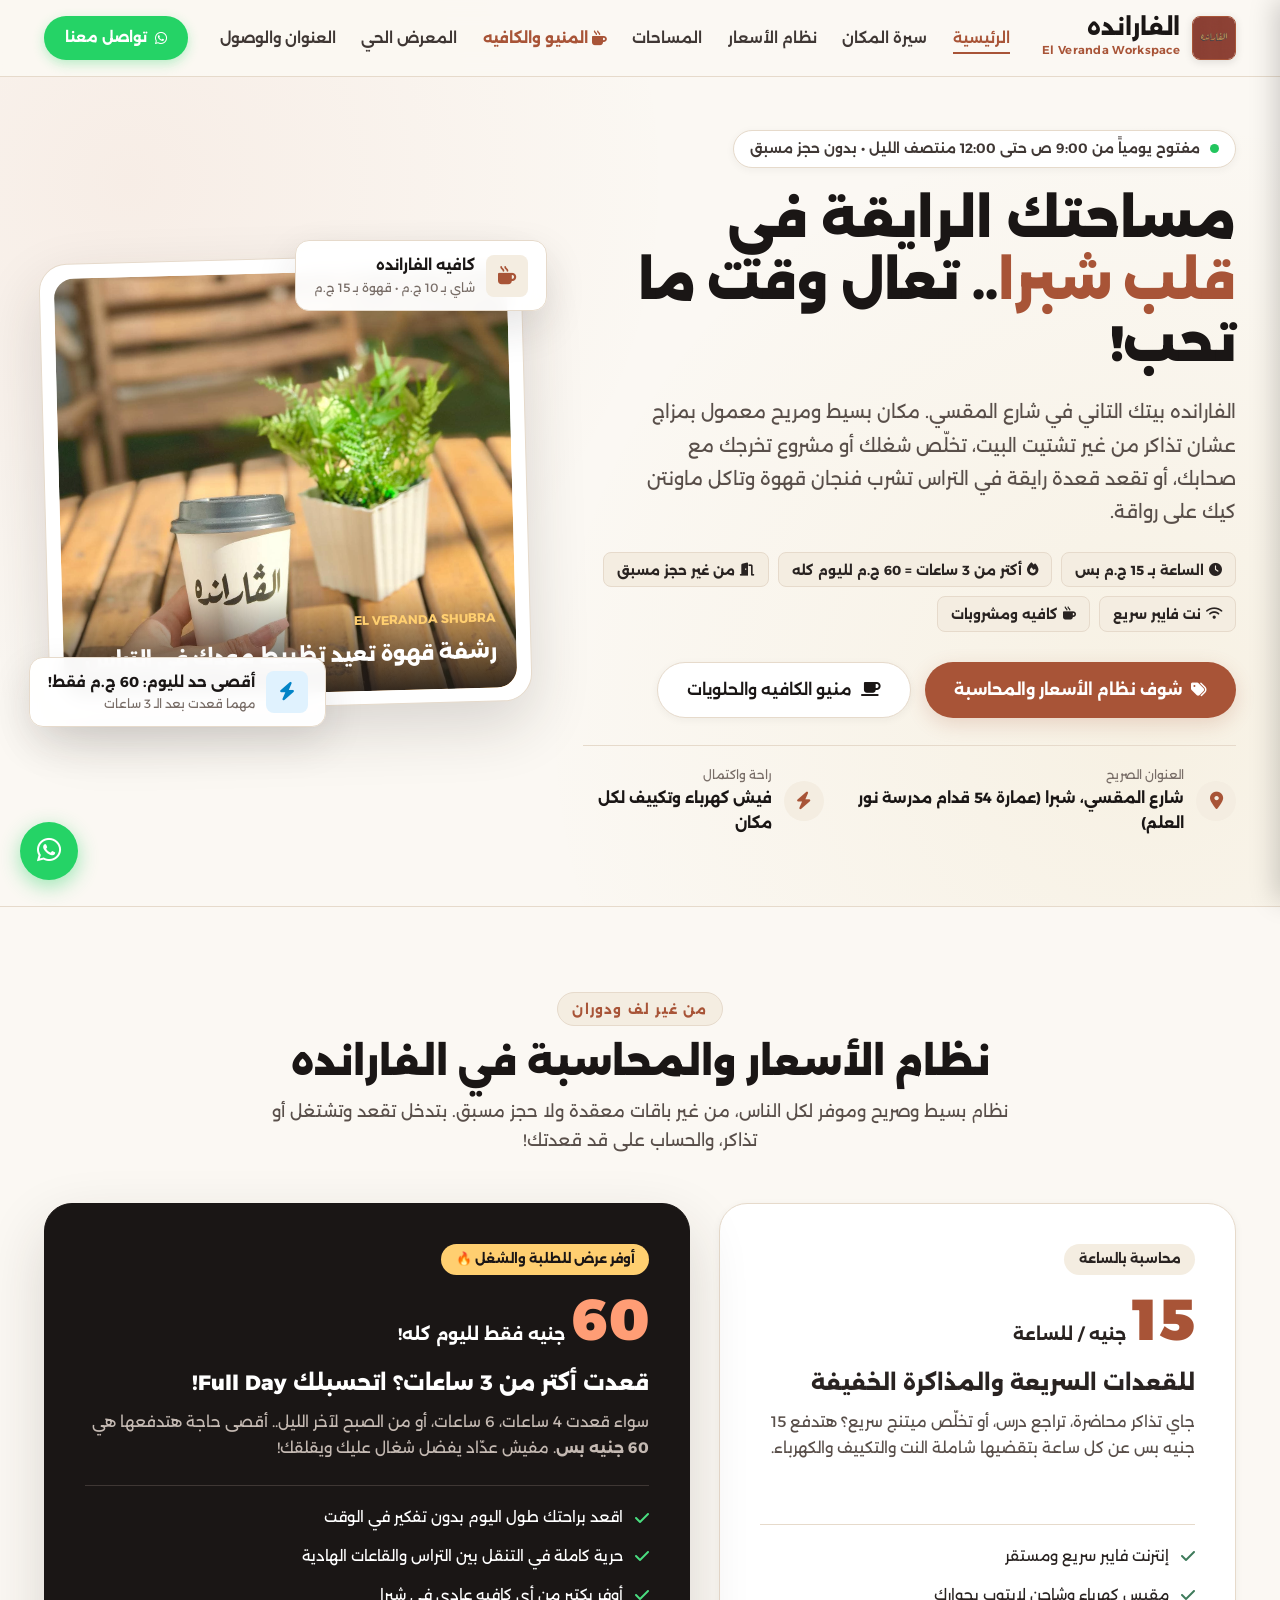
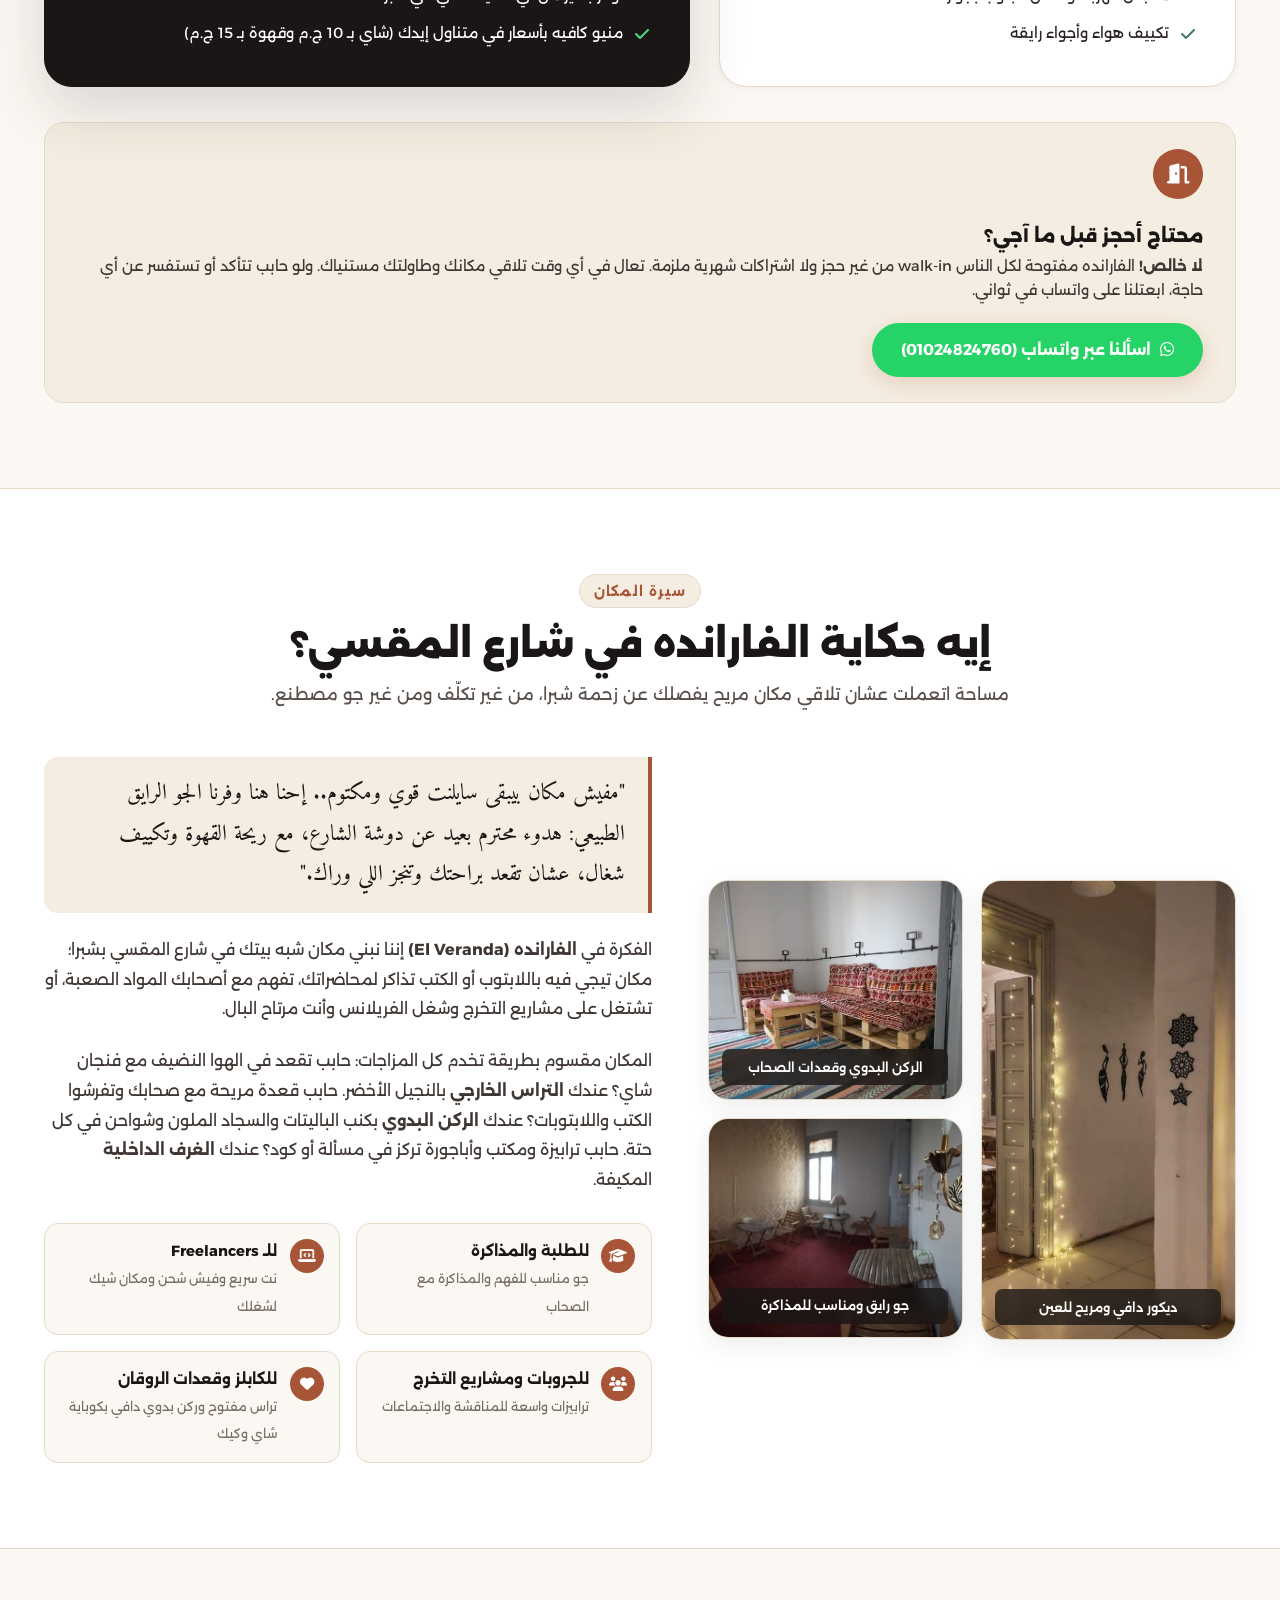
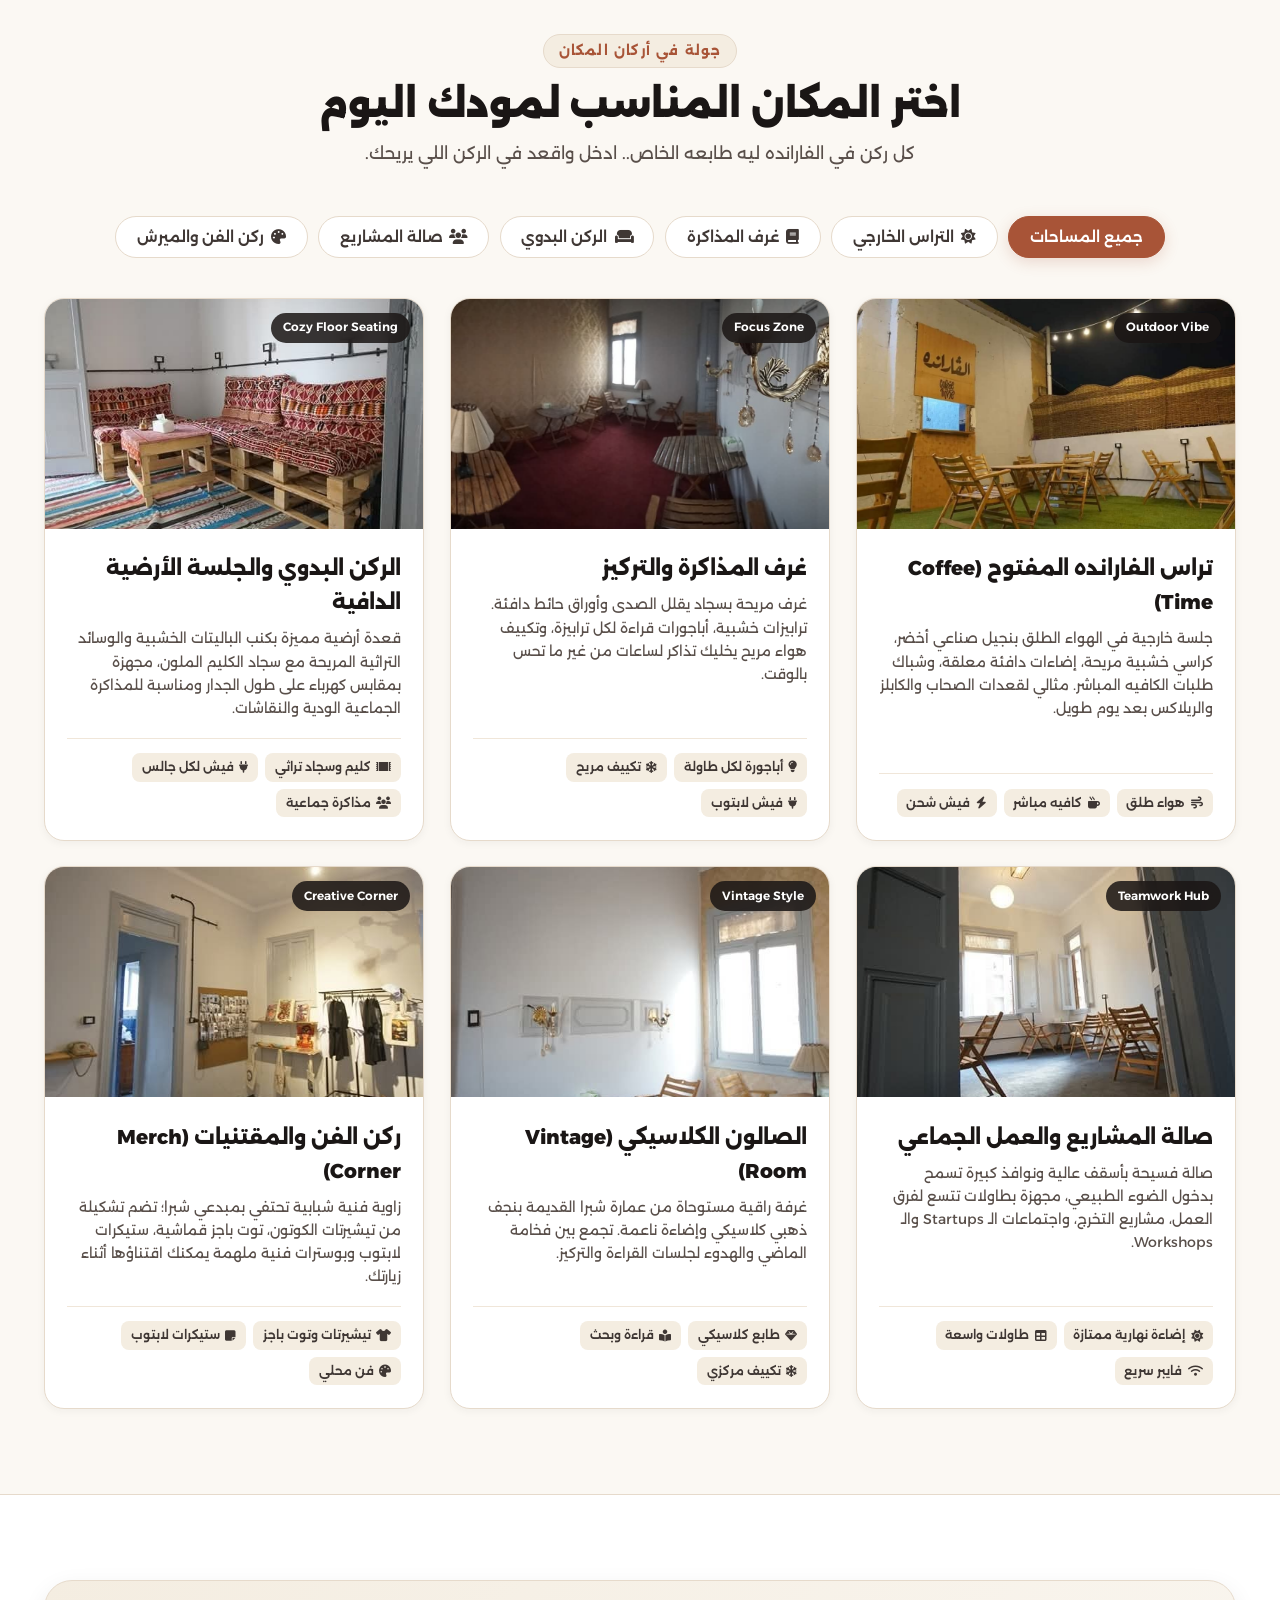
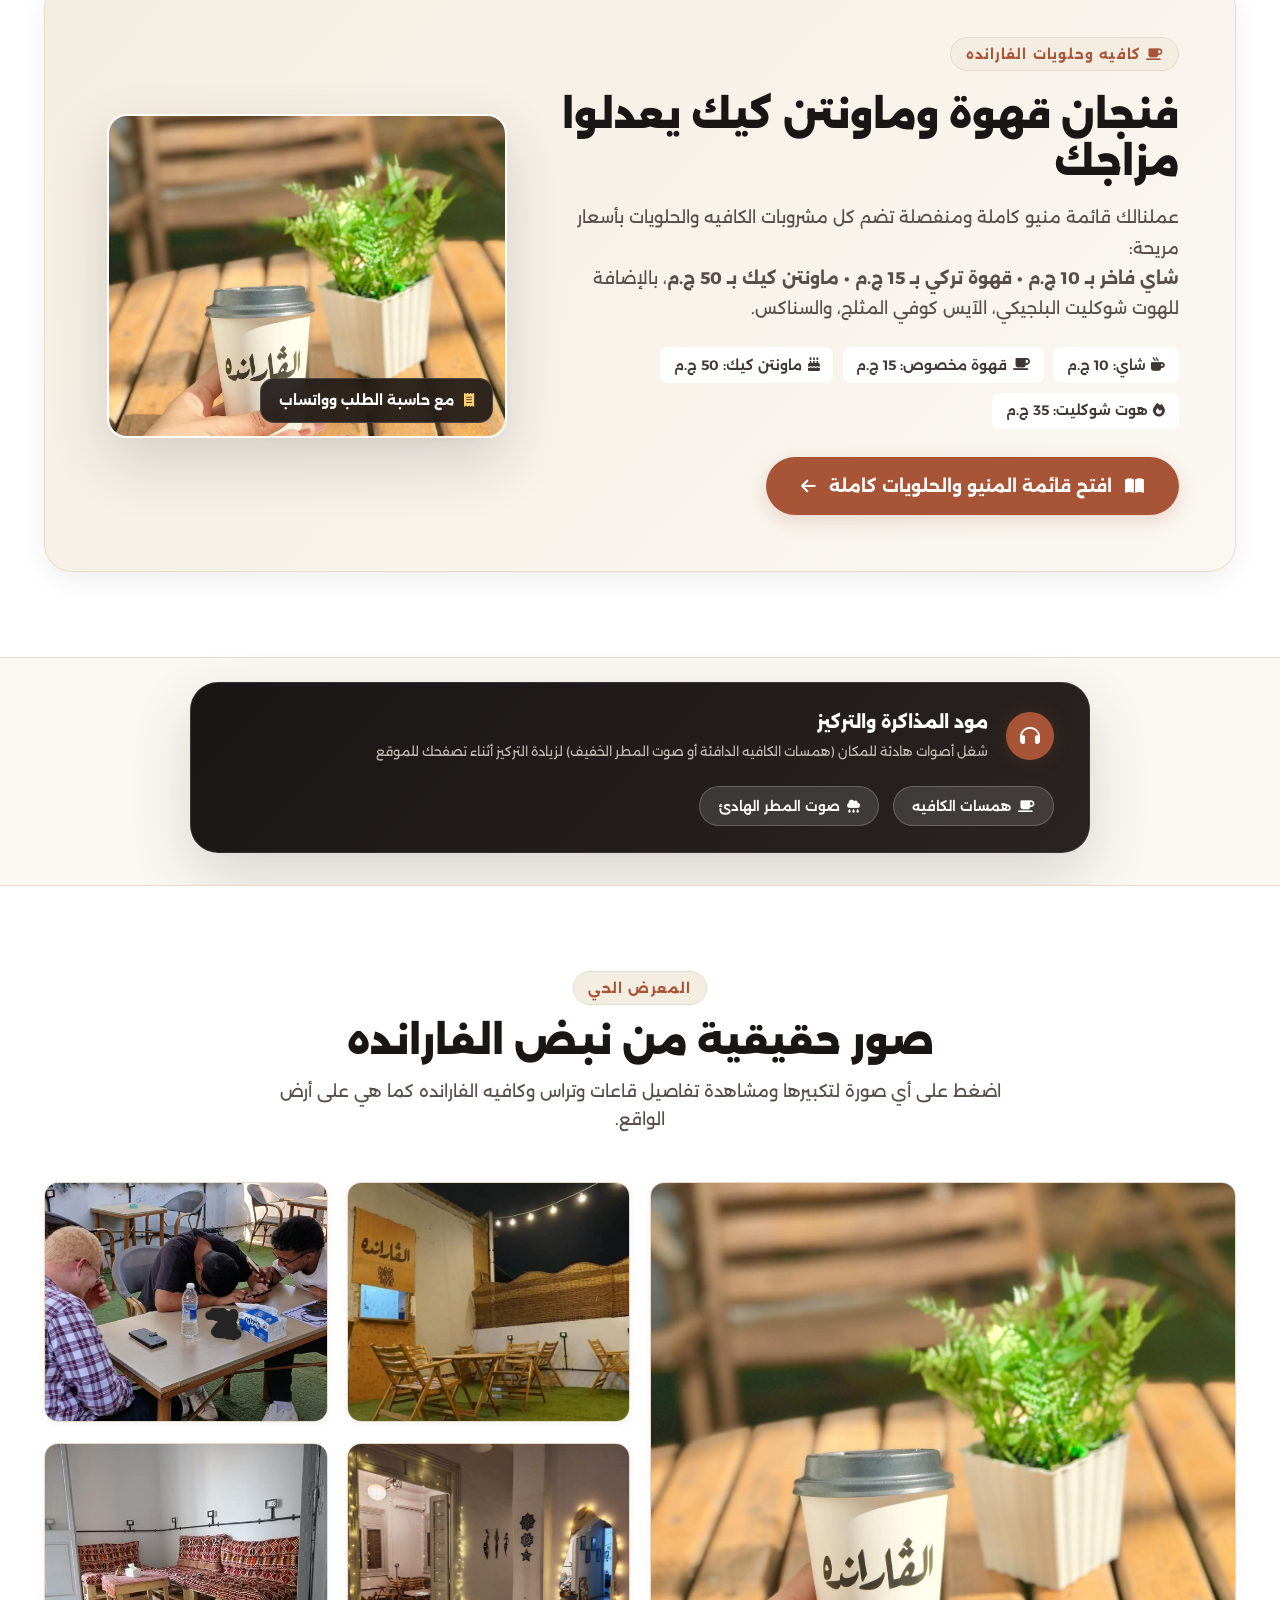
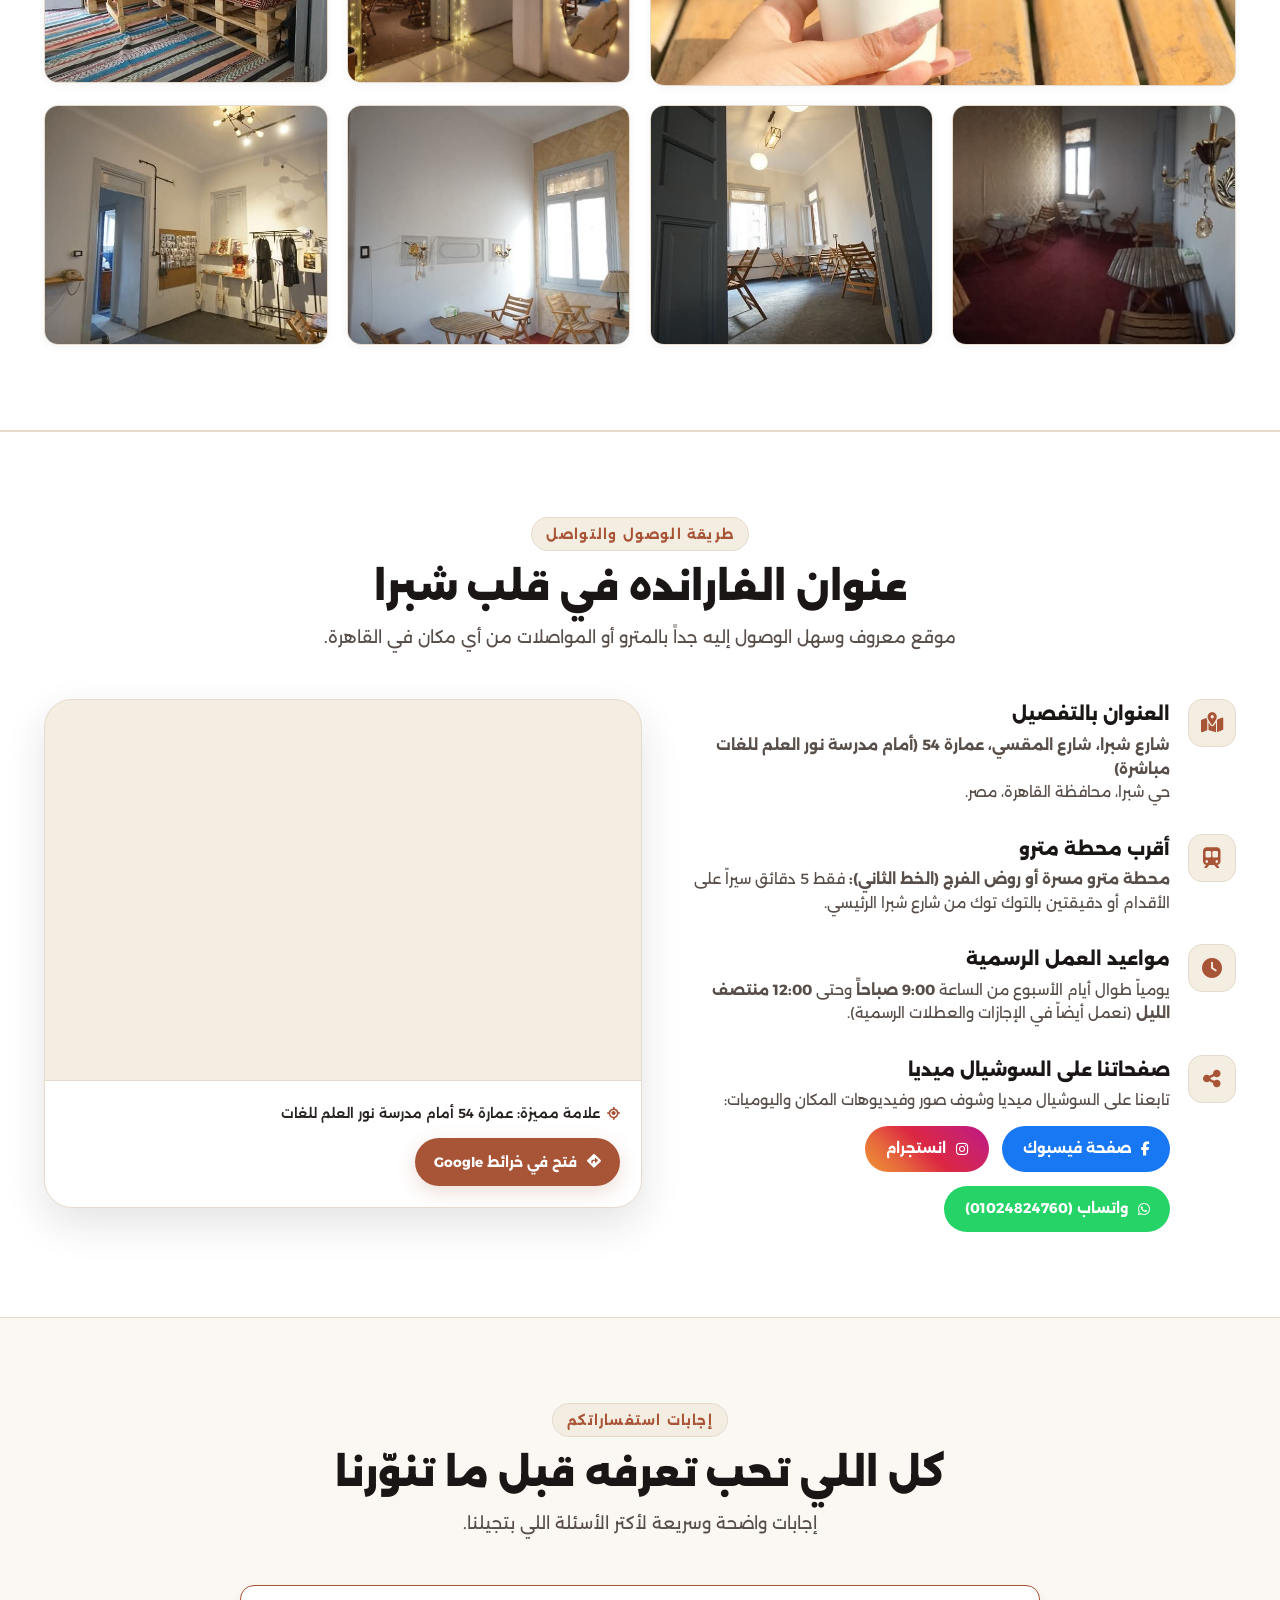
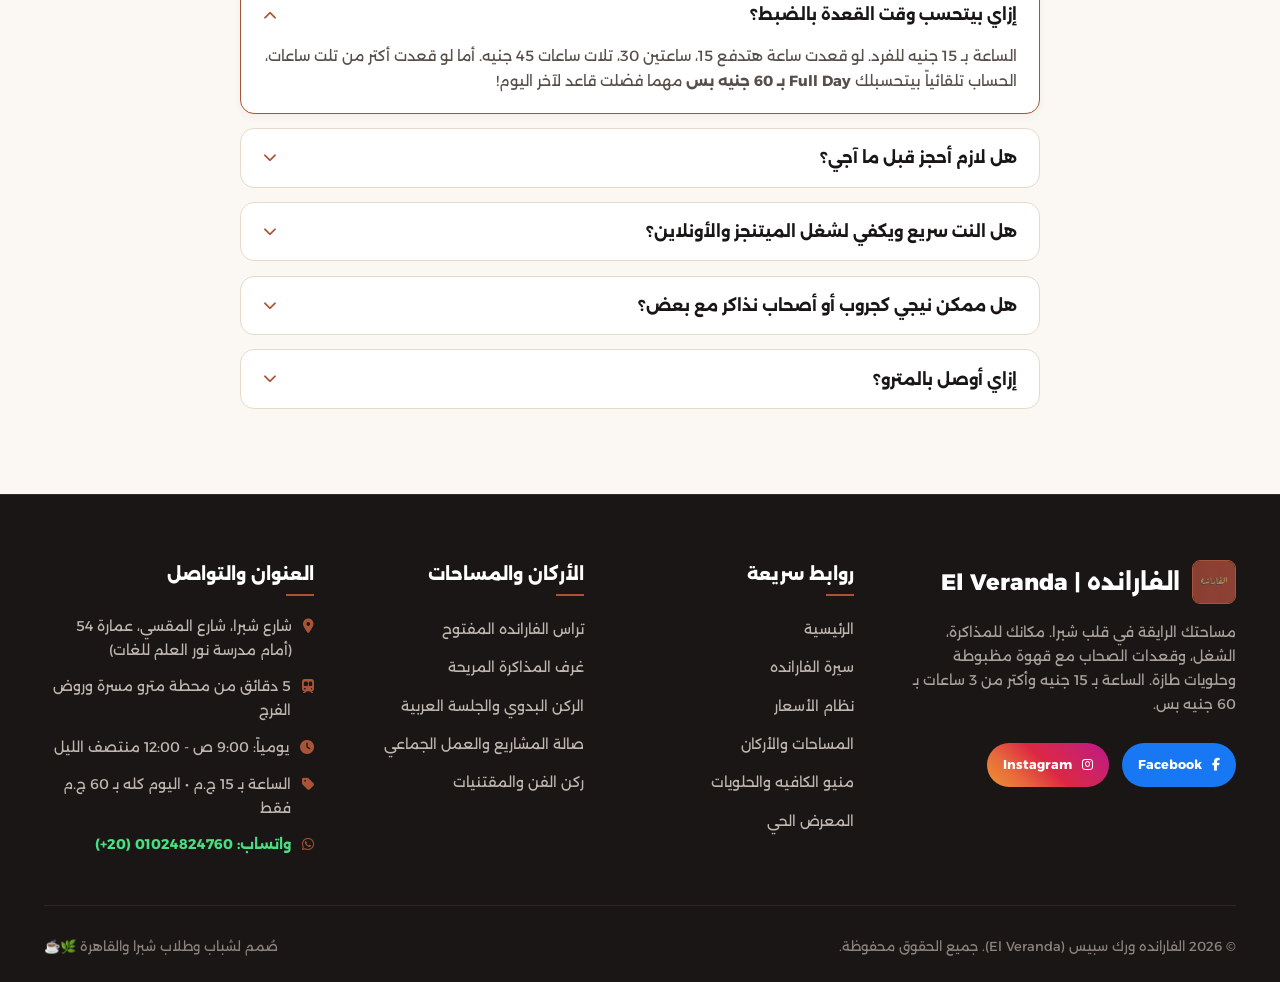
==== commit e0df3119: "Update files" ====
--- a/index.html
+++ b/index.html
@@ -44,7 +44,7 @@
             <li><a href="#about">سيرة المكان</a></li>
             <li><a href="#pricing">نظام الأسعار</a></li>
             <li><a href="#spaces">المساحات</a></li>
-            <li><a href="#menu">المنيو والكافيه</a></li>
+            <li><a href="menu.html" style="color: var(--color-primary); font-weight: 700;"><i class="fa-solid fa-mug-hot"></i> المنيو والكافيه</a></li>
             <li><a href="#gallery">المعرض الحي</a></li>
             <li><a href="#contact">العنوان والوصول</a></li>
           </ul>
@@ -77,10 +77,10 @@
     </div>
     <ul class="mobile-drawer-links">
       <li><a href="#hero">الرئيسية</a></li>
+      <li><a href="menu.html" style="color: var(--color-primary); font-weight: 800;"><i class="fa-solid fa-mug-hot"></i> قائمة المنيو والحلويات</a></li>
+      <li><a href="#pricing">نظام الأسعار الصريح</a></li>
       <li><a href="#about">سيرة الفارانده</a></li>
-      <li><a href="#pricing">نظام الأسعار الصريح</a></li>
       <li><a href="#spaces">استكشف المساحات</a></li>
-      <li><a href="#menu">المنيو والكافيه</a></li>
       <li><a href="#gallery">معرض الصور</a></li>
       <li><a href="#contact">العنوان وخريطة شبرا</a></li>
     </ul>
@@ -132,7 +132,7 @@
                 <i class="fa-solid fa-tags"></i>
                 <span>شوف نظام الأسعار والمحاسبة</span>
               </a>
-              <a href="#menu" class="btn-secondary">
+              <a href="menu.html" class="btn-secondary">
                 <i class="fa-solid fa-mug-saucer"></i>
                 <span>منيو الكافيه والحلويات</span>
               </a>
@@ -493,67 +493,44 @@
     </section>
 
     <!-- ==========================================================================
-         Café & Menu Section / منيو الفارانده كافيه
+         Café & Menu Teaser Card / كافيه وحلويات الفارانده
          ========================================================================== -->
-    <section class="section-padding menu-section" id="menu">
+    <section class="section-padding" id="cafe" style="background: #ffffff; border-top: 1px solid var(--color-border); border-bottom: 1px solid var(--color-border);">
       <div class="container">
-        
-        <div class="section-head">
-          <span class="section-eyebrow">كافيه الفارانده</span>
-          <h2 class="section-title">منيو المشروبات والحلويات.. أسعار مريحة وجودة تسعدك</h2>
-          <p class="section-desc">
-            شاي بـ 10 ج.م، قهوة تركي بـ 15 ج.م، وماونتن كيك بـ 50 ج.م.. مشروبات وحلويات تديك طاقة تكمل مذاكرتك وشغلك.
-          </p>
-        </div>
-
-        <div class="menu-controls">
-          <!-- Live Search -->
-          <div class="menu-search-box">
-            <i class="fa-solid fa-magnifying-glass menu-search-icon"></i>
-            <input type="text" id="menu-search" class="menu-search-input" placeholder="ابحث في المنيو.. (مثال: شاي، قهوة، ماونتن كيك، هوت شوكليت)">
-          </div>
-
-          <!-- Category Tabs -->
-          <div class="menu-category-tabs">
-            <button class="menu-cat-btn active" data-cat="all"><i class="fa-solid fa-border-all"></i> كل المنيو</button>
-            <button class="menu-cat-btn" data-cat="hot"><i class="fa-solid fa-mug-hot"></i> مشروبات ساخنة</button>
-            <button class="menu-cat-btn" data-cat="cold"><i class="fa-solid fa-glass-water"></i> مشروبات باردة ومثلجة</button>
-            <button class="menu-cat-btn" data-cat="dessert"><i class="fa-solid fa-cake-candles"></i> حلويات وسناكس</button>
-          </div>
-        </div>
-
-        <!-- Dynamic Menu Items Container -->
-        <div class="menu-items-grid" id="menu-items-container">
-          <!-- Populated by JavaScript -->
-        </div>
-
-        <!-- Interactive Menu Tray & Calculator Panel -->
-        <div class="menu-calculator-panel">
-          <div class="calc-info">
-            <div class="calc-icon"><i class="fa-solid fa-receipt"></i></div>
-            <div class="calc-text">
-              <strong>حاسبة طلبات الكافيه</strong>
-              <span>اضغط على (+) بجانب أي مشروب أو حلوى لحساب إجمالي طلبك وتعرف حسابك مقدماً!</span>
-            </div>
-          </div>
-
-          <div class="calc-total-wrap">
-            <div class="calc-total-box">
-              <span class="calc-total-label" id="calc-item-count">0 عناصر محددة</span>
-              <div class="calc-total-amount" id="calc-total-sum">0 ج.م</div>
-            </div>
-
-            <div style="display: flex; gap: 0.75rem;">
-              <button id="btn-order-wa" class="btn-primary" style="padding: 0.65rem 1.4rem; font-size: 0.9rem; background: #25d366; border-color: #25d366;">
-                <i class="fa-brands fa-whatsapp"></i> جهزلي الطلب في واتساب
-              </button>
-              <button id="btn-reset-tray" class="btn-secondary" style="padding: 0.65rem 1rem; font-size: 0.85rem; display: none;">
-                <i class="fa-solid fa-rotate-left"></i> تفريغ
-              </button>
-            </div>
-          </div>
-        </div>
-
+        <div style="background: linear-gradient(135deg, var(--color-bg-secondary), var(--color-bg-main)); border: 1.5px solid var(--color-border); border-radius: var(--radius-xl); padding: clamp(2rem, 5vw, 3.5rem); display: grid; grid-template-columns: 1.2fr 0.8fr; gap: 3rem; align-items: center; box-shadow: var(--shadow-md);">
+          <div>
+            <span class="section-eyebrow"><i class="fa-solid fa-mug-saucer"></i> كافيه وحلويات الفارانده</span>
+            <h2 class="section-title" style="margin-top: 0.5rem;">فنجان قهوة وماونتن كيك يعدلوا مزاجك</h2>
+            <p class="section-desc" style="margin: 1rem 0 1.5rem; line-height: 1.8;">
+              عملنالك قائمة منيو كاملة ومنفصلة تضم كل مشروبات الكافيه والحلويات بأسعار مريحة:
+              <br>
+              <strong>شاي فاخر بـ 10 ج.م • قهوة تركي بـ 15 ج.م • ماونتن كيك بـ 50 ج.م</strong>، بالإضافة للهوت شوكليت البلجيكي، الآيس كوفي المثلج، والسناكس.
+            </p>
+
+            <div style="display: flex; flex-wrap: wrap; gap: 0.6rem; margin-bottom: 1.8rem;">
+              <span class="spec-badge" style="font-size: 0.85rem; padding: 0.4rem 0.85rem; background: #ffffff;"><i class="fa-solid fa-mug-hot"></i> شاي: 10 ج.م</span>
+              <span class="spec-badge" style="font-size: 0.85rem; padding: 0.4rem 0.85rem; background: #ffffff;"><i class="fa-solid fa-coffee"></i> قهوة مخصوص: 15 ج.م</span>
+              <span class="spec-badge" style="font-size: 0.85rem; padding: 0.4rem 0.85rem; background: #ffffff;"><i class="fa-solid fa-cake-candles"></i> ماونتن كيك: 50 ج.م</span>
+              <span class="spec-badge" style="font-size: 0.85rem; padding: 0.4rem 0.85rem; background: #ffffff;"><i class="fa-solid fa-fire"></i> هوت شوكليت: 35 ج.م</span>
+            </div>
+
+            <a href="menu.html" class="btn-primary" style="font-size: 1.05rem; padding: 0.9rem 2.2rem; display: inline-flex; gap: 0.8rem;">
+              <i class="fa-solid fa-book-open"></i>
+              <span>افتح قائمة المنيو والحلويات كاملة</span>
+              <i class="fa-solid fa-arrow-left"></i>
+            </a>
+          </div>
+
+          <div style="position: relative; text-align: center;">
+            <div style="border-radius: var(--radius-lg); overflow: hidden; box-shadow: var(--shadow-xl); border: 2px solid #ffffff; max-width: 400px; margin: 0 auto;">
+              <img src="assets/images/coffee-cup.jpg" alt="كوب الفارانده مع الماونتن كيك" style="width: 100%; height: 320px; object-fit: cover;">
+            </div>
+            <div style="position: absolute; bottom: 15px; right: 20px; background: rgba(26, 22, 21, 0.9); backdrop-filter: blur(8px); color: #ffffff; padding: 0.6rem 1.1rem; border-radius: var(--radius-md); font-size: 0.85rem; font-weight: 700; border: 1px solid rgba(255,255,255,0.15); box-shadow: var(--shadow-md);">
+              <i class="fa-solid fa-receipt" style="color: #ffcf70; margin-left: 0.4rem;"></i>
+              مع حاسبة الطلب وواتساب
+            </div>
+          </div>
+        </div>
       </div>
     </section>
 
@@ -881,7 +858,7 @@
             <li><a href="#about">سيرة الفارانده</a></li>
             <li><a href="#pricing">نظام الأسعار</a></li>
             <li><a href="#spaces">المساحات والأركان</a></li>
-            <li><a href="#menu">منيو الكافيه والحلويات</a></li>
+            <li><a href="menu.html">منيو الكافيه والحلويات</a></li>
             <li><a href="#gallery">المعرض الحي</a></li>
           </ul>
         </div>
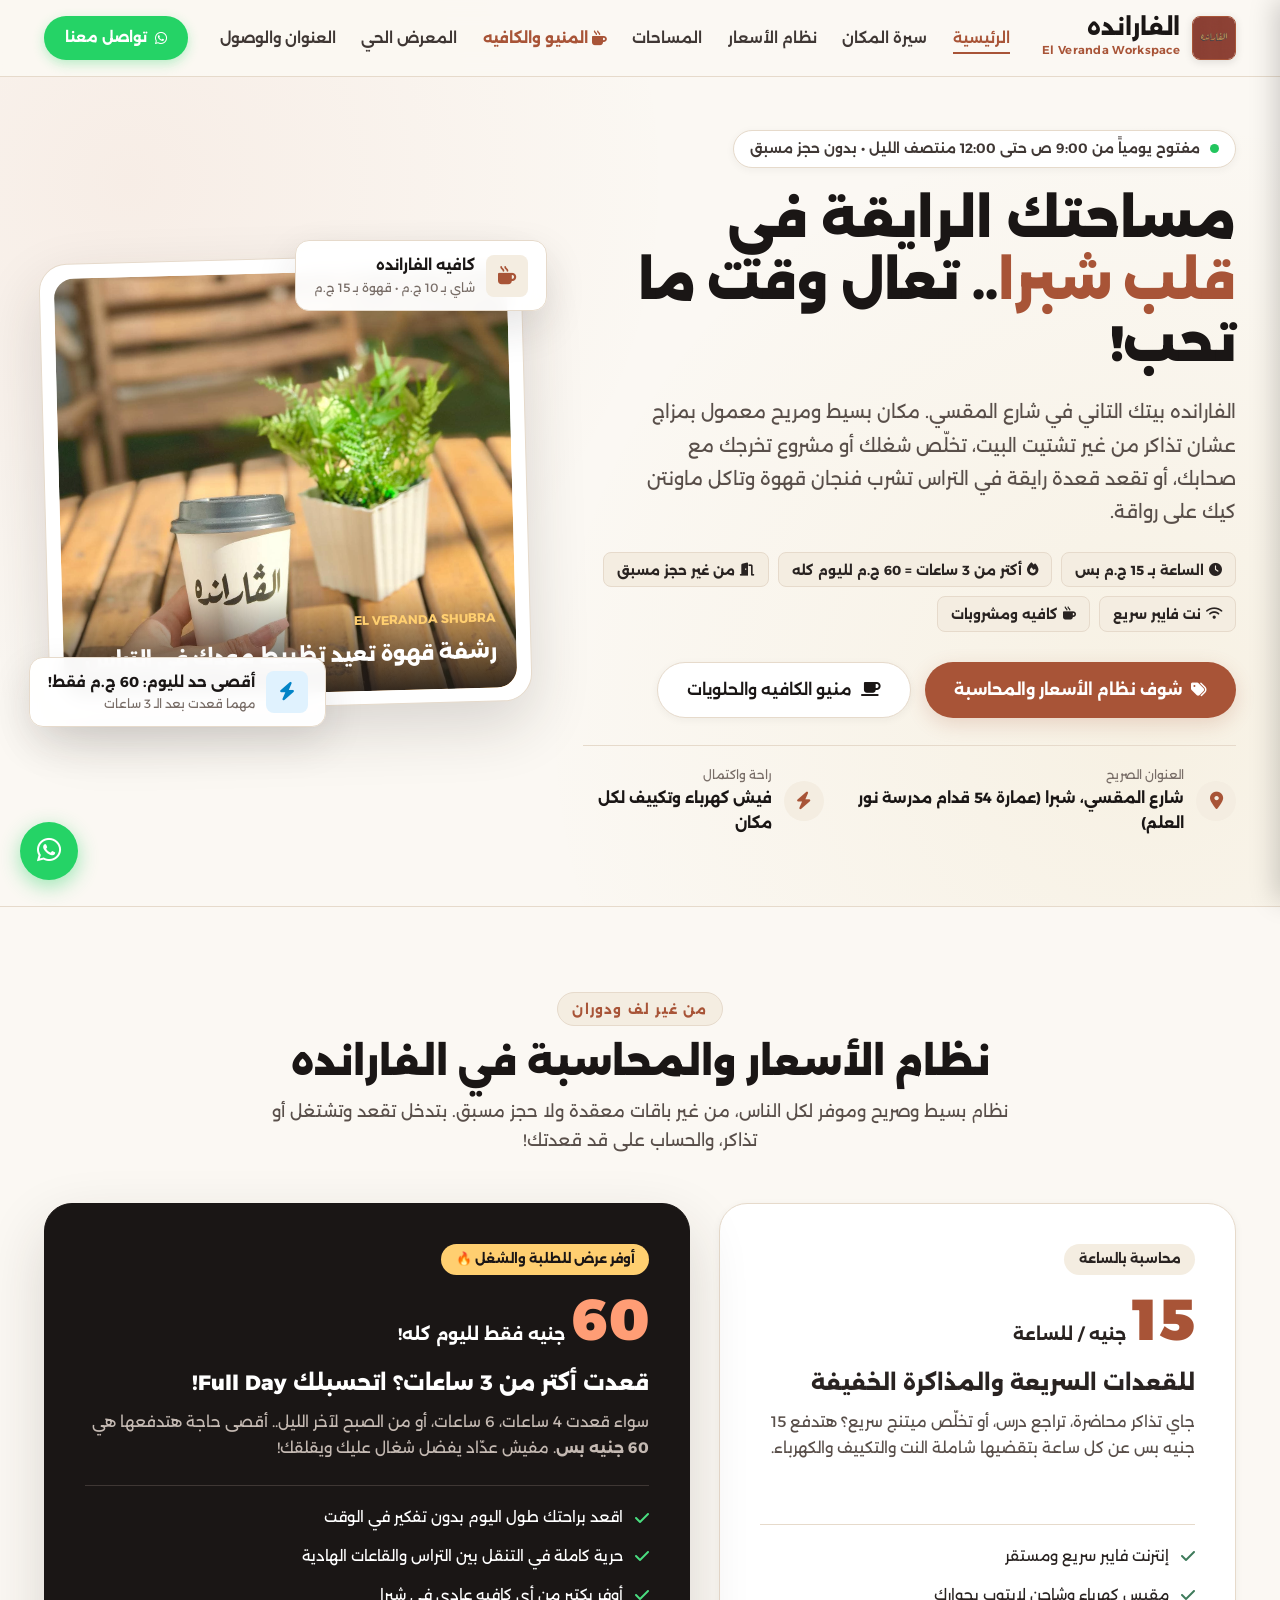
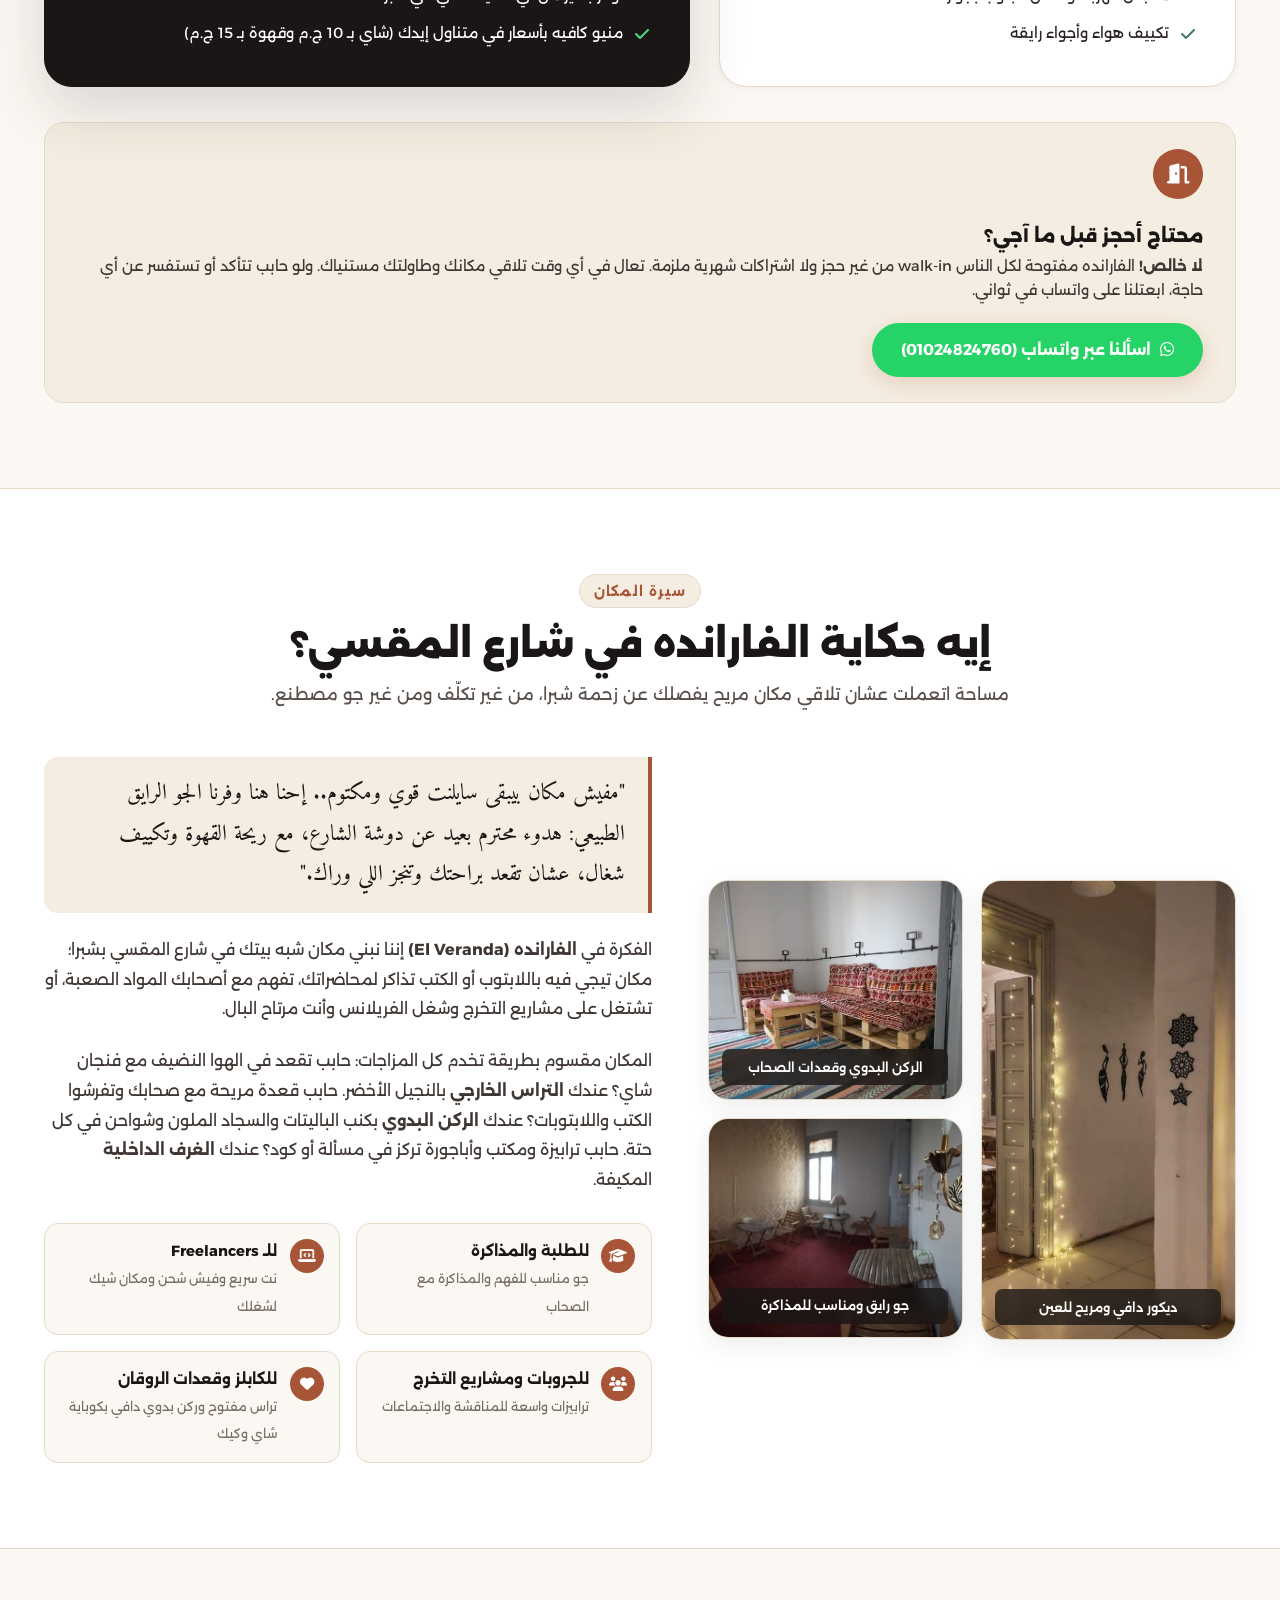
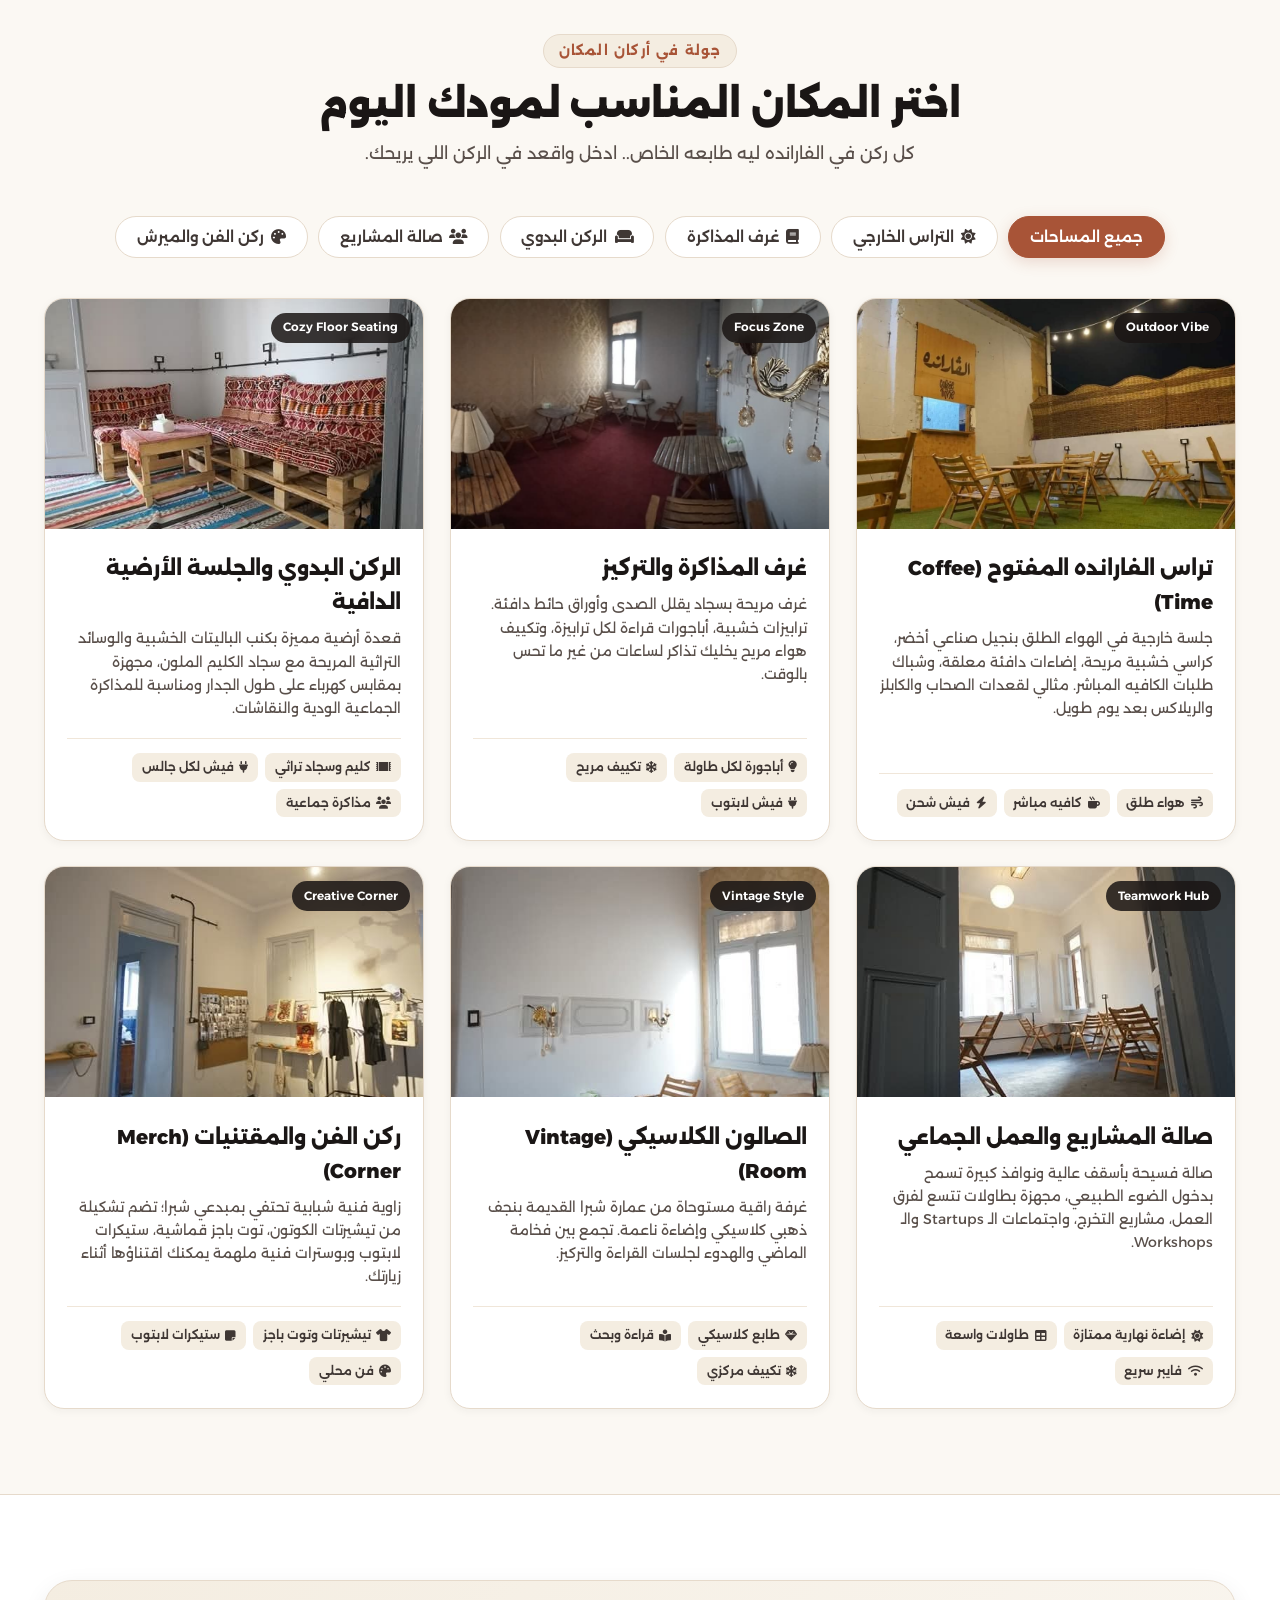
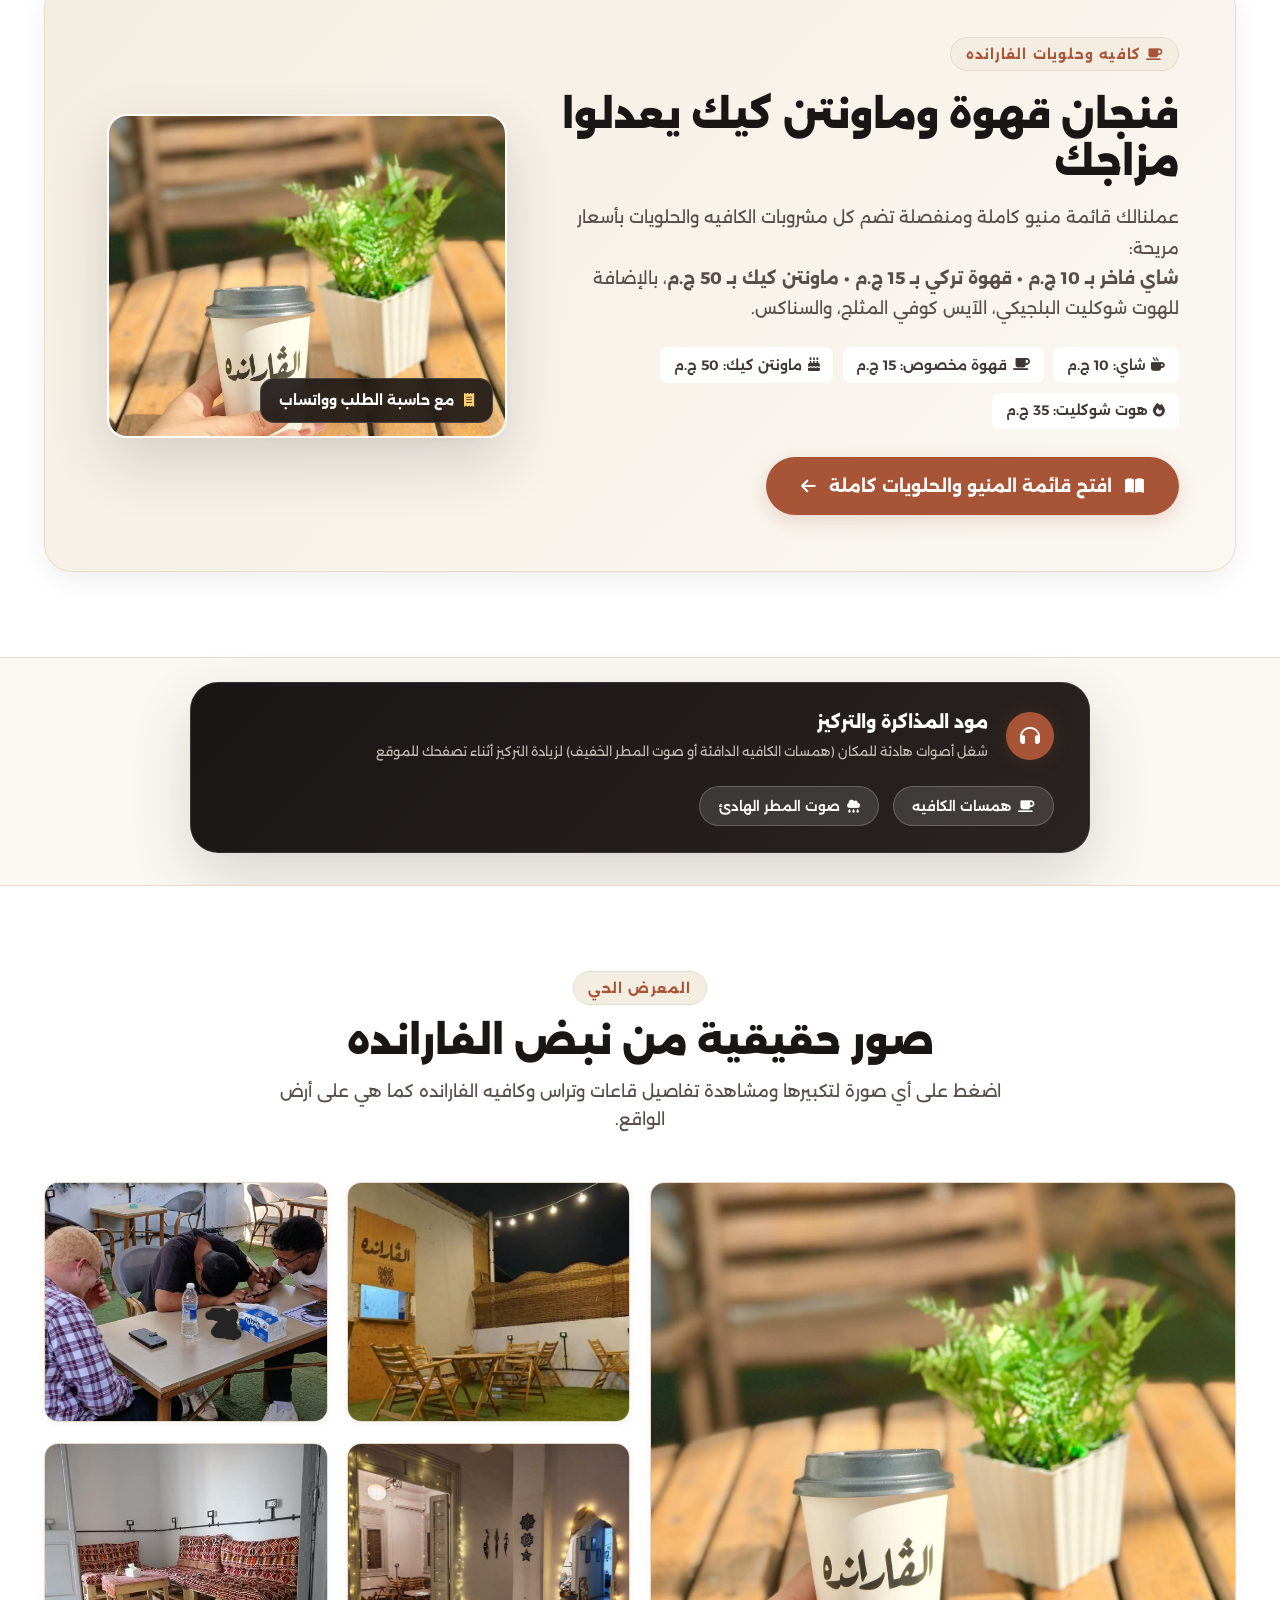
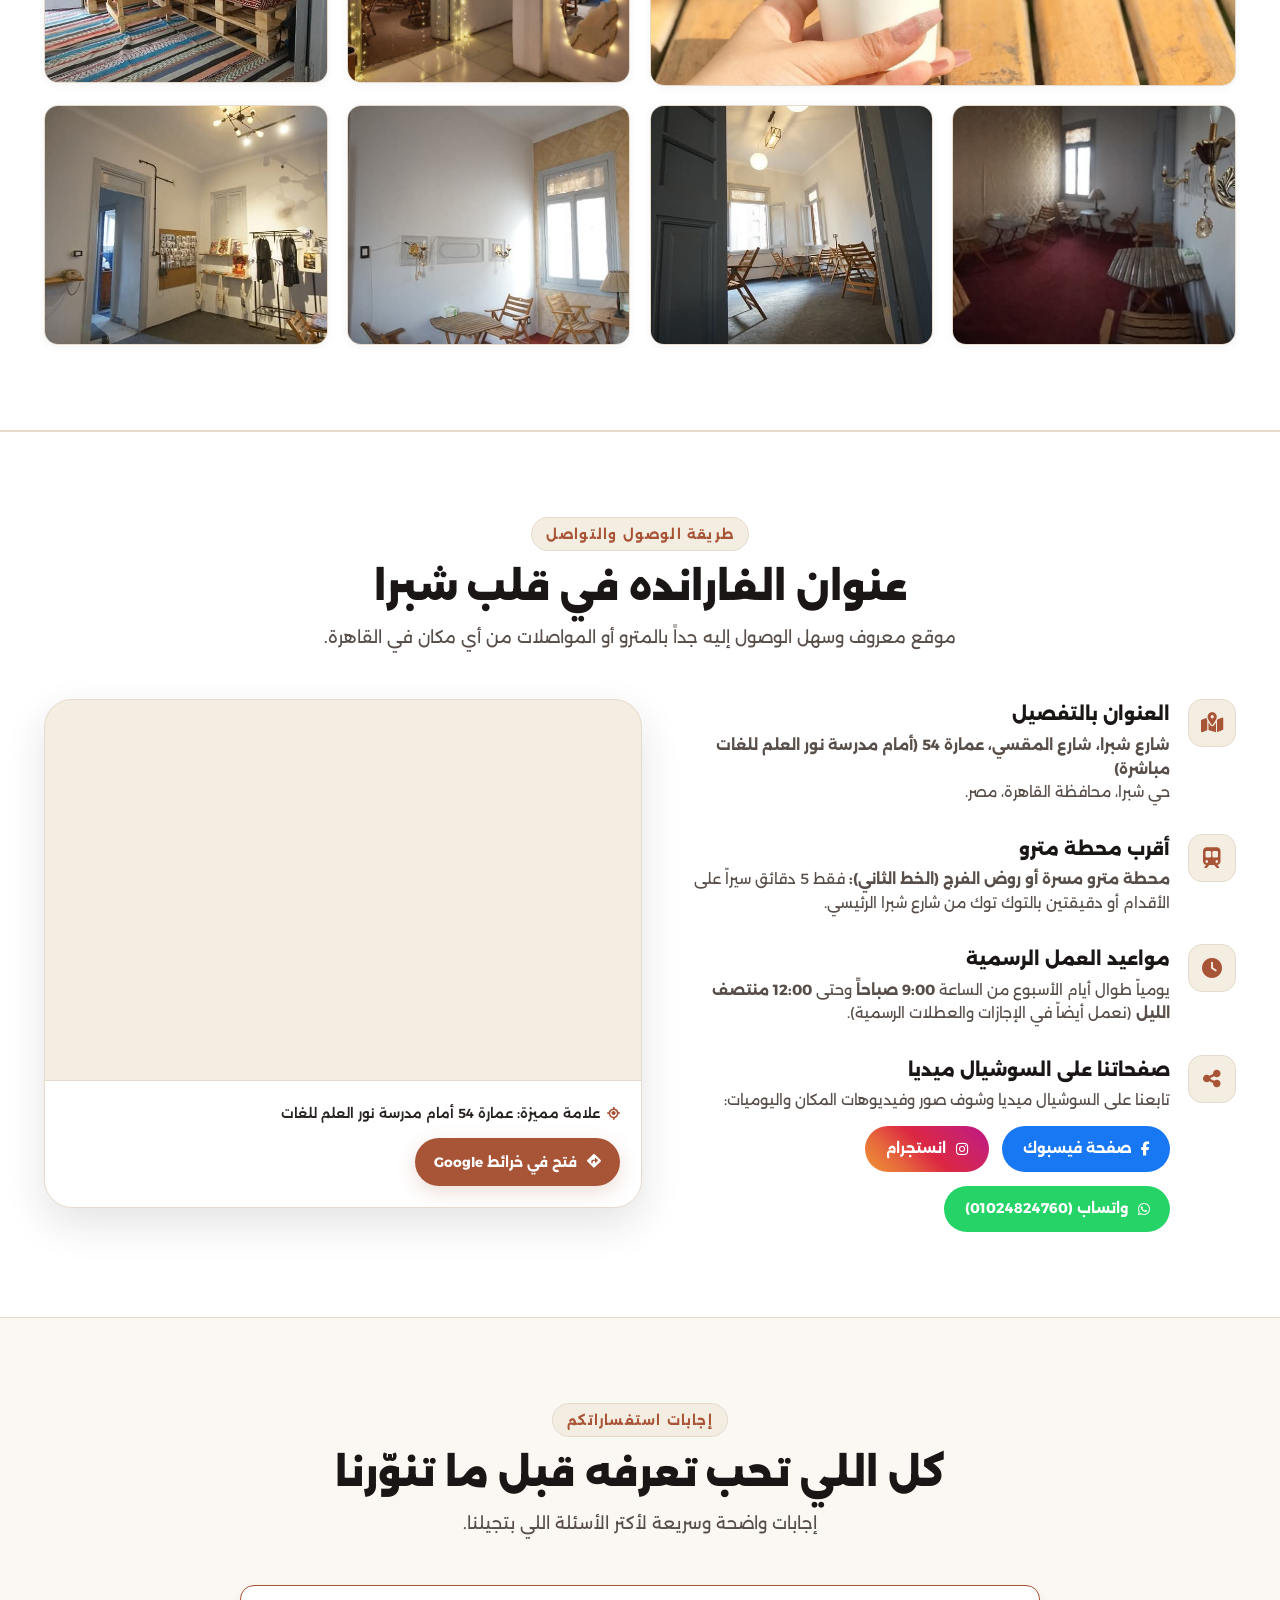
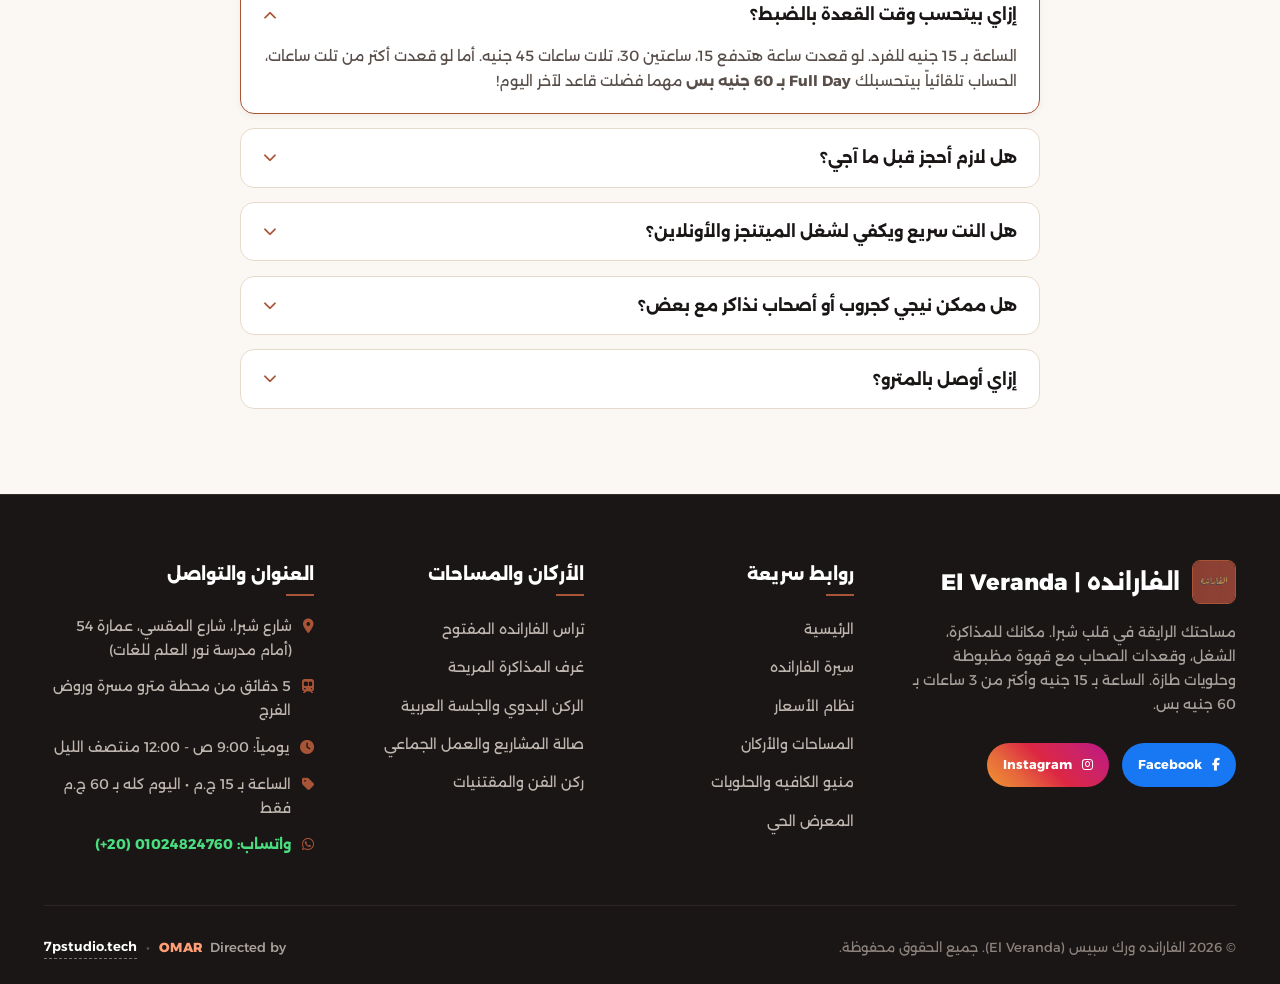
==== commit e9f250aa: "Update files" ====
--- a/index.html
+++ b/index.html
@@ -904,7 +904,11 @@
 
       <div class="footer-bottom">
         <p>© 2026 الفارانده ورك سبيس (El Veranda). جميع الحقوق محفوظة.</p>
-        <p>صُمم لشباب وطلاب شبرا والقاهرة 🌿☕</p>
+        <p class="directed-by">
+          Directed by <a href="https://7pstudio.tech" target="_blank" rel="noopener noreferrer" class="director-link">OMAR</a> 
+          <span class="sep">•</span> 
+          <a href="https://7pstudio.tech" target="_blank" rel="noopener noreferrer" class="portfolio-link">7pstudio.tech</a>
+        </p>
       </div>
     </div>
   </footer>
--- a/assets/css/style.css
+++ b/assets/css/style.css
@@ -1776,6 +1776,48 @@
   gap: 0.85rem;
 }
 
+.directed-by {
+  font-family: var(--font-arabic);
+  font-weight: 500;
+  color: #a8a09b;
+  display: inline-flex;
+  align-items: center;
+  gap: 0.4rem;
+  flex-wrap: wrap;
+}
+
+.director-link {
+  color: #ff9d75;
+  font-weight: 800;
+  letter-spacing: 0.5px;
+  text-decoration: none;
+  transition: var(--transition-fast);
+}
+
+.director-link:hover {
+  color: #ffffff;
+  text-shadow: 0 0 10px rgba(255, 157, 117, 0.6);
+}
+
+.portfolio-link {
+  color: #ffffff;
+  font-weight: 600;
+  text-decoration: none;
+  border-bottom: 1px dashed rgba(255, 255, 255, 0.4);
+  padding-bottom: 1px;
+  transition: var(--transition-fast);
+}
+
+.portfolio-link:hover {
+  color: #ffcf70;
+  border-bottom-color: #ffcf70;
+}
+
+.directed-by .sep {
+  color: #594f4a;
+  margin: 0 0.15rem;
+}
+
 /* ==========================================================================
    Lightbox Modal
    ========================================================================== */
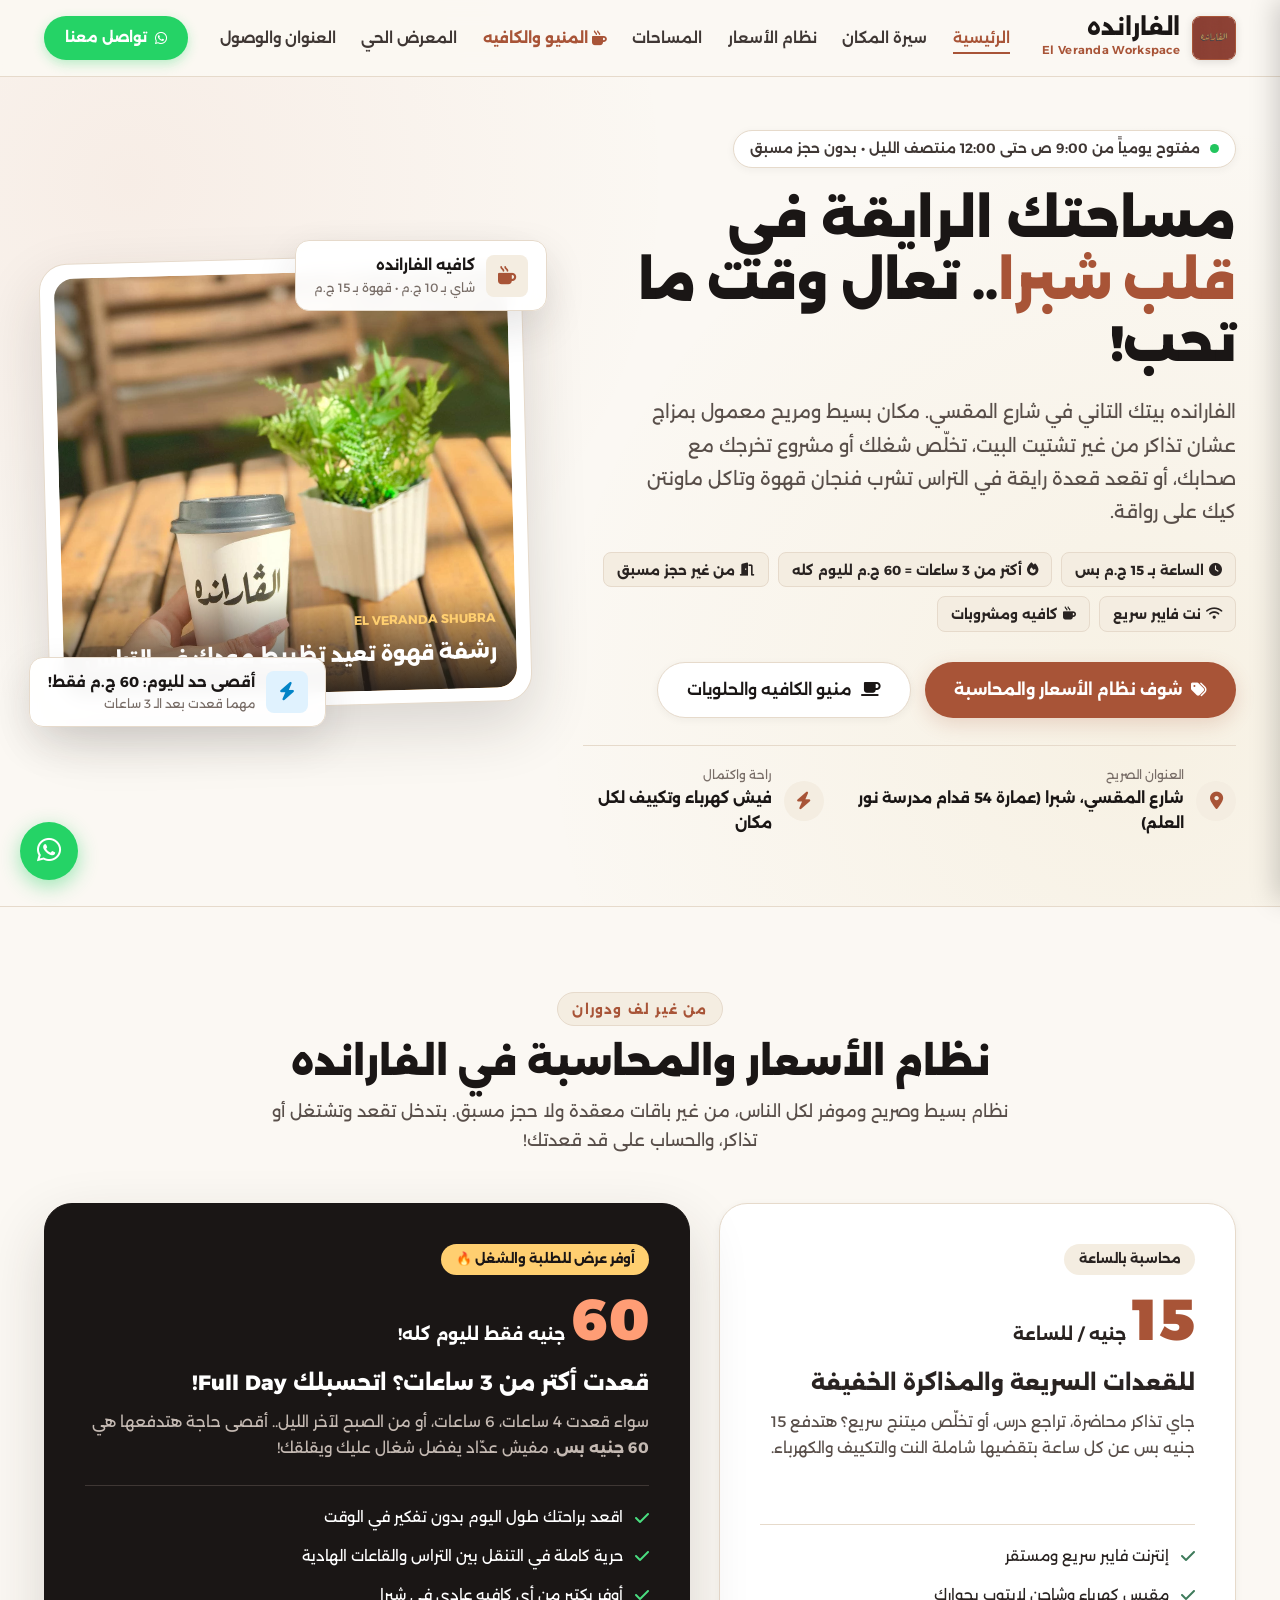
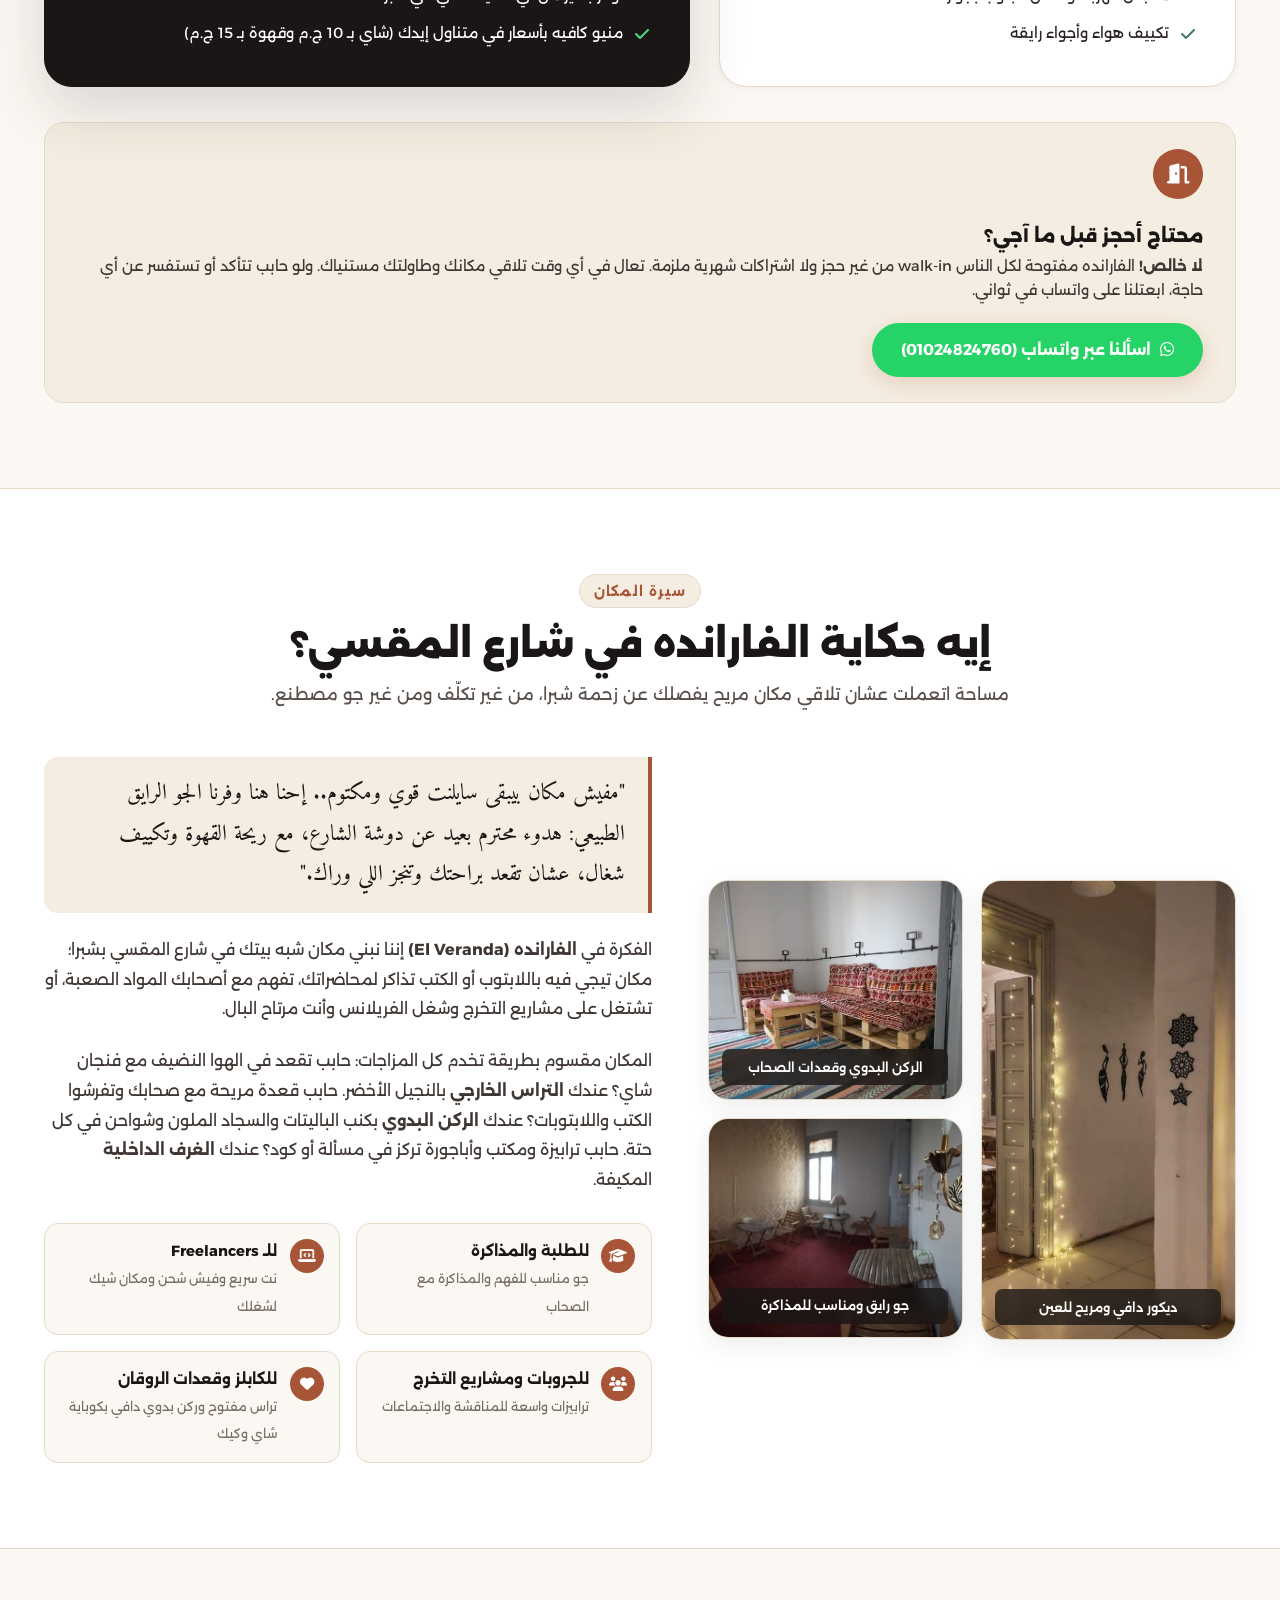
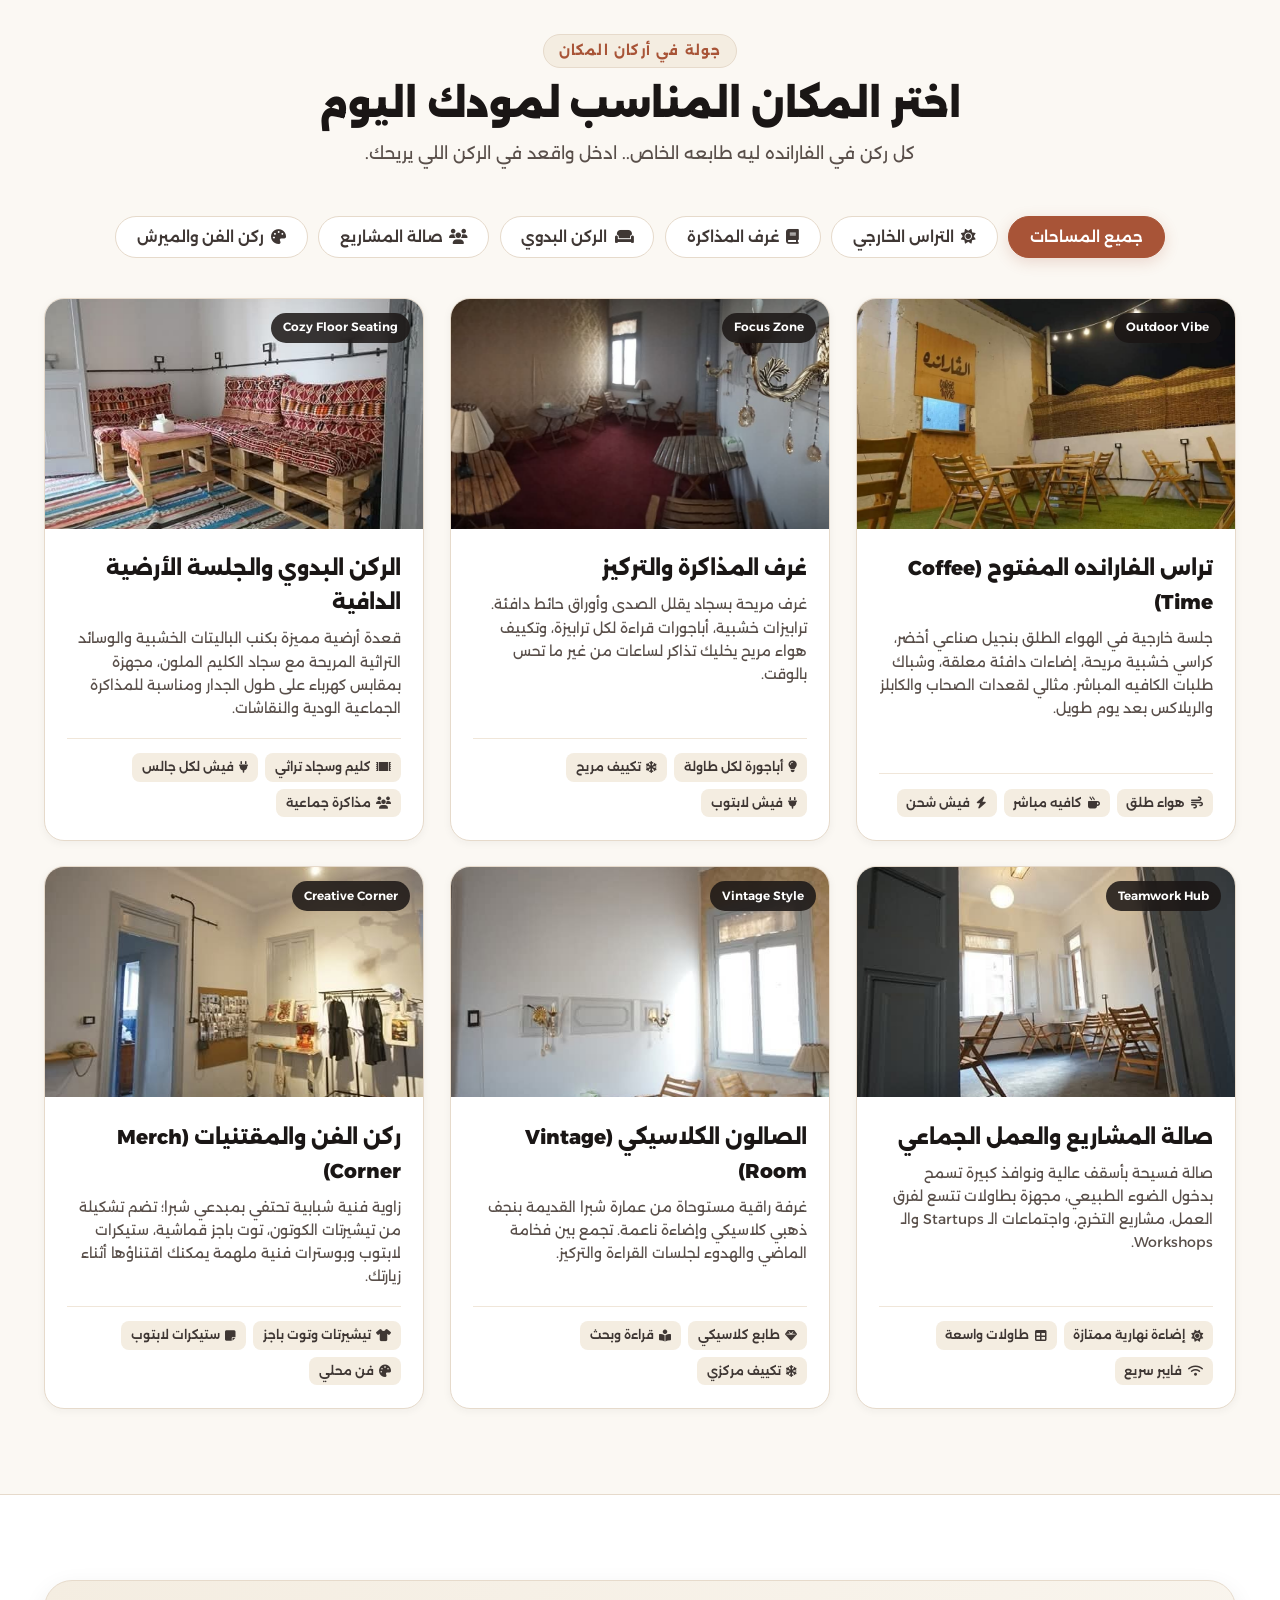
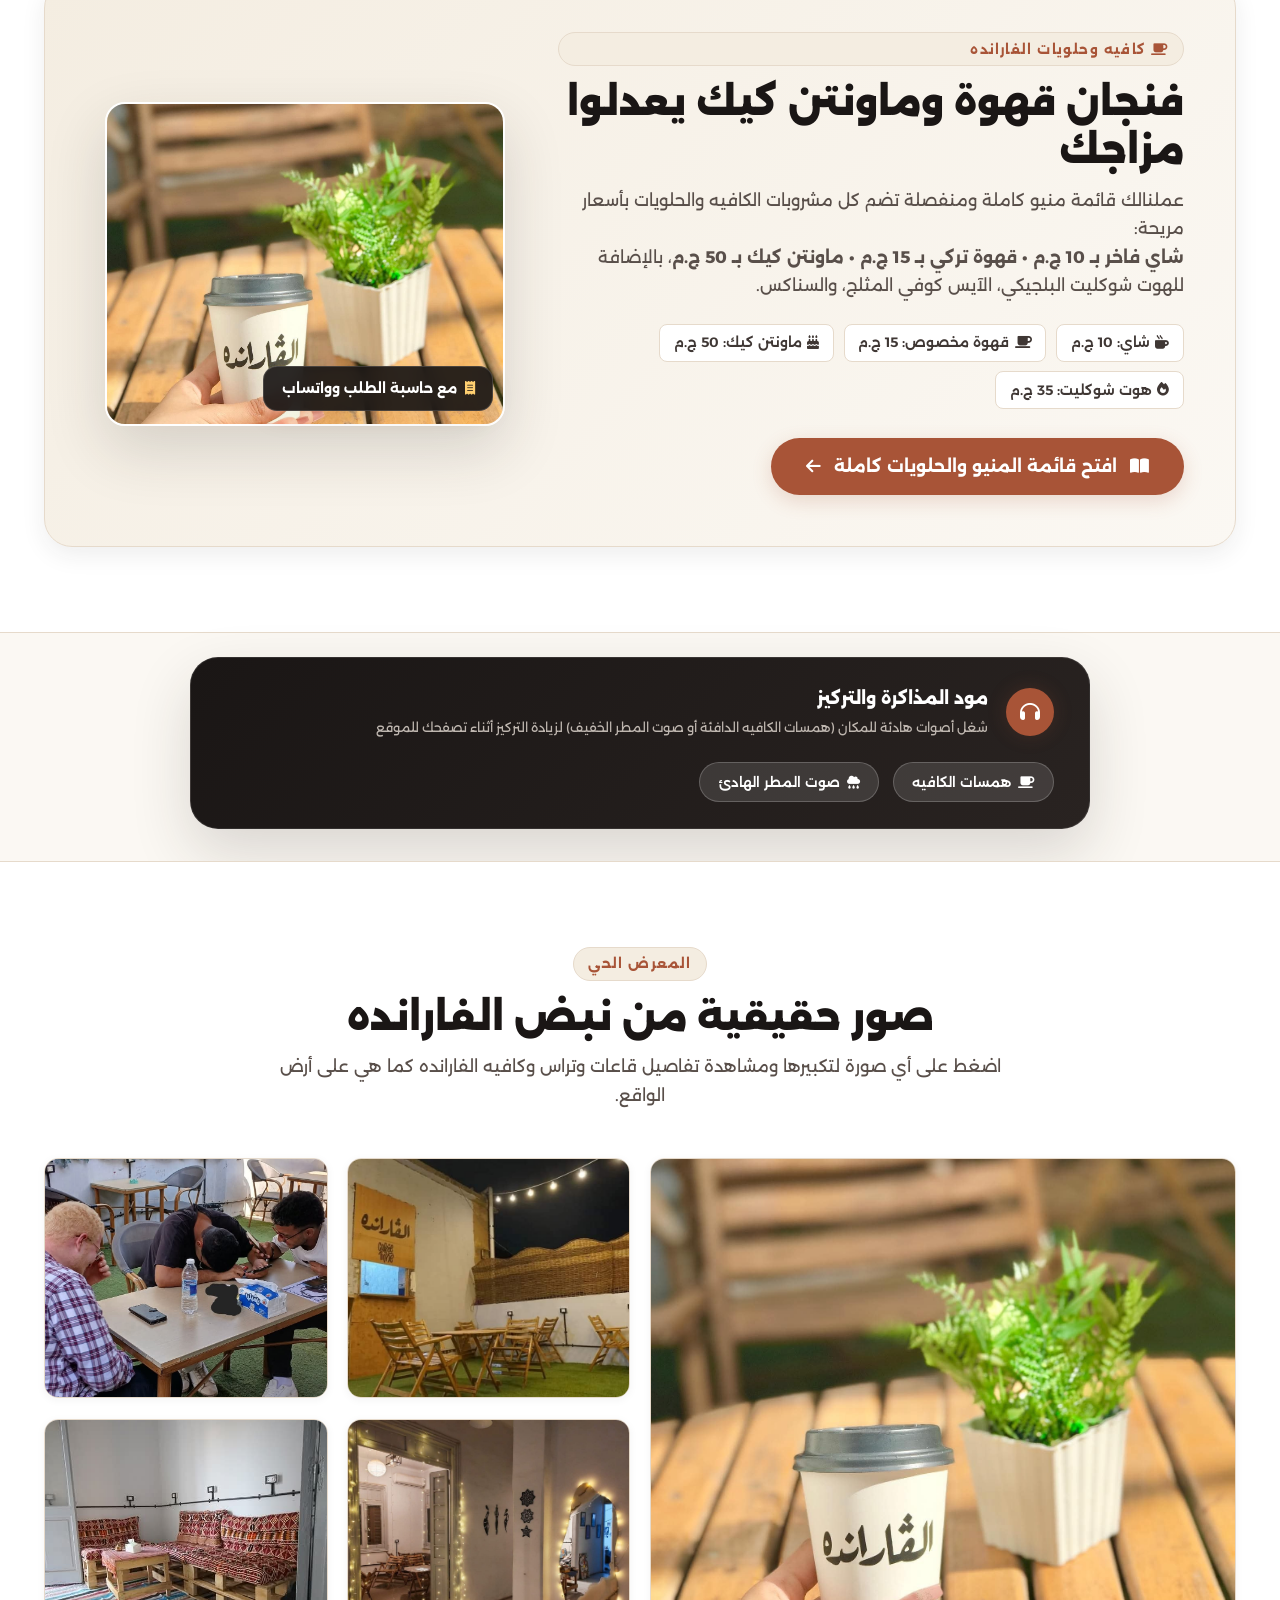
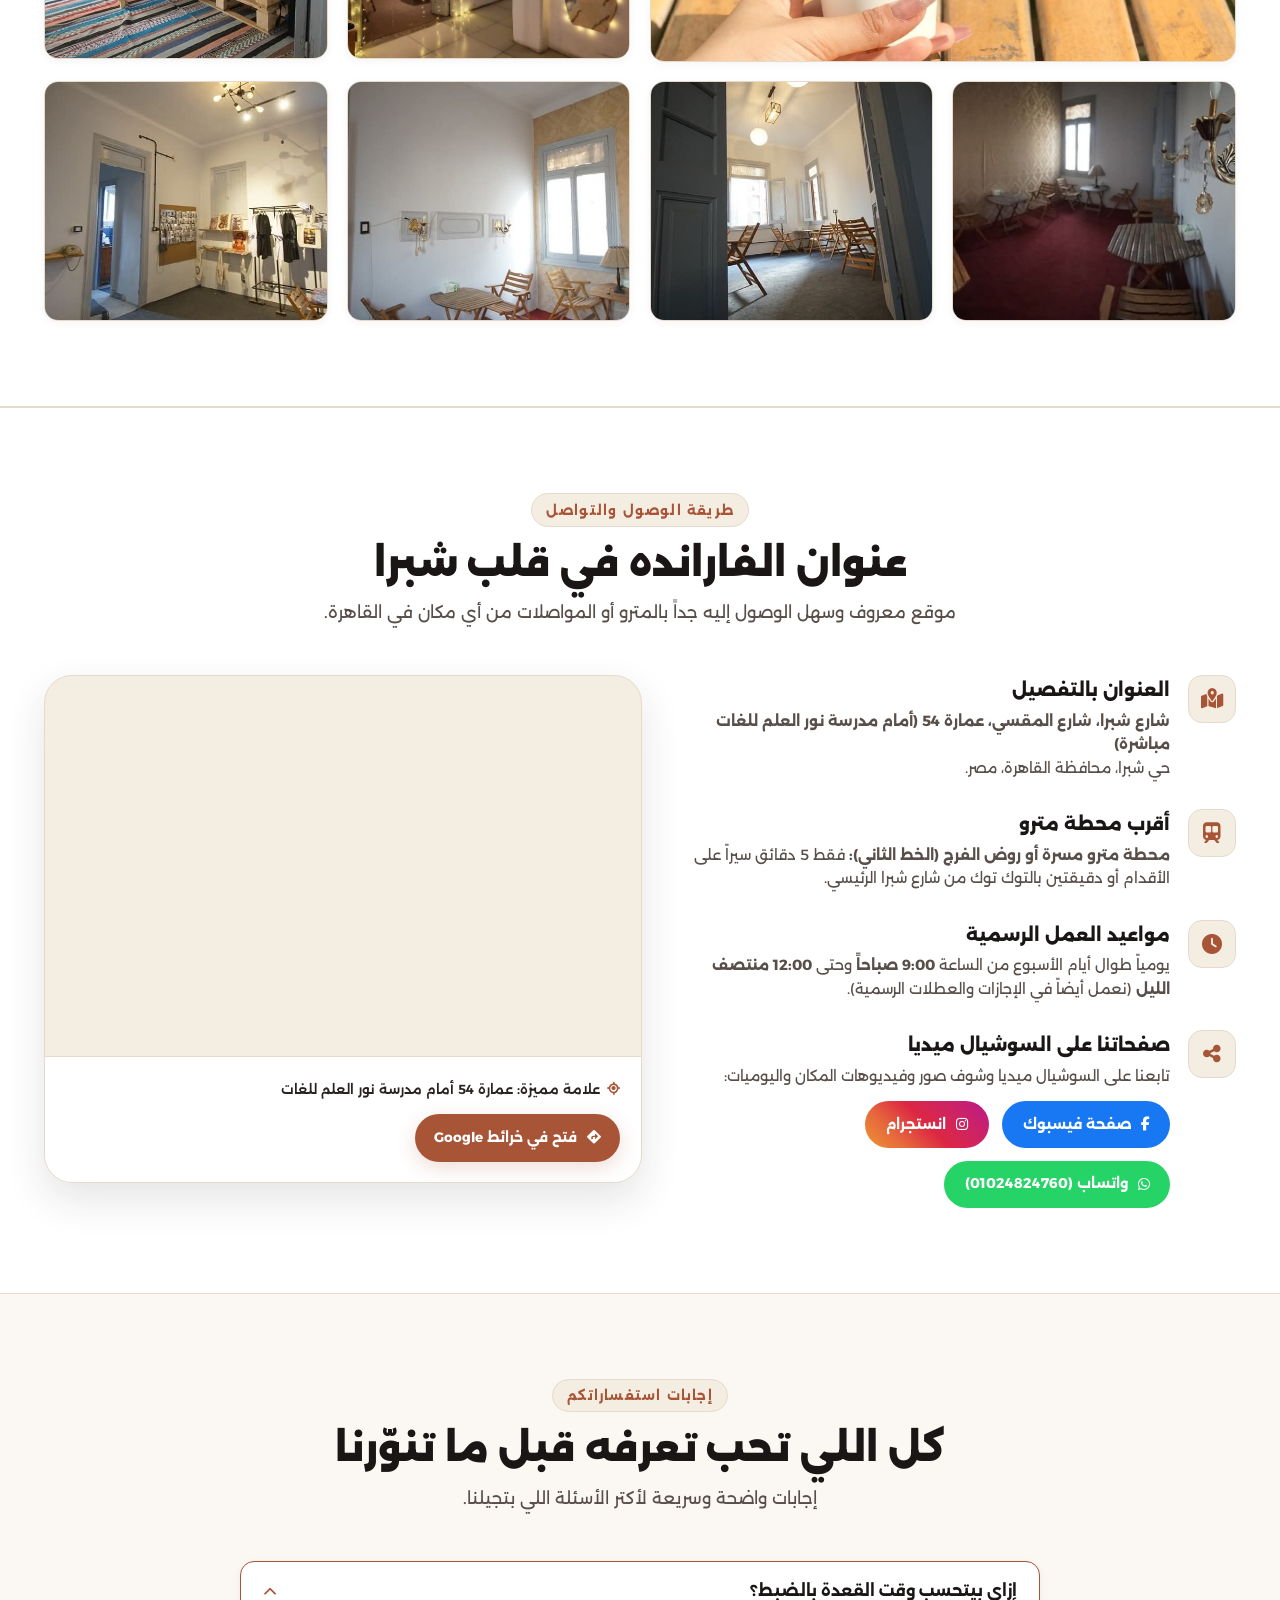
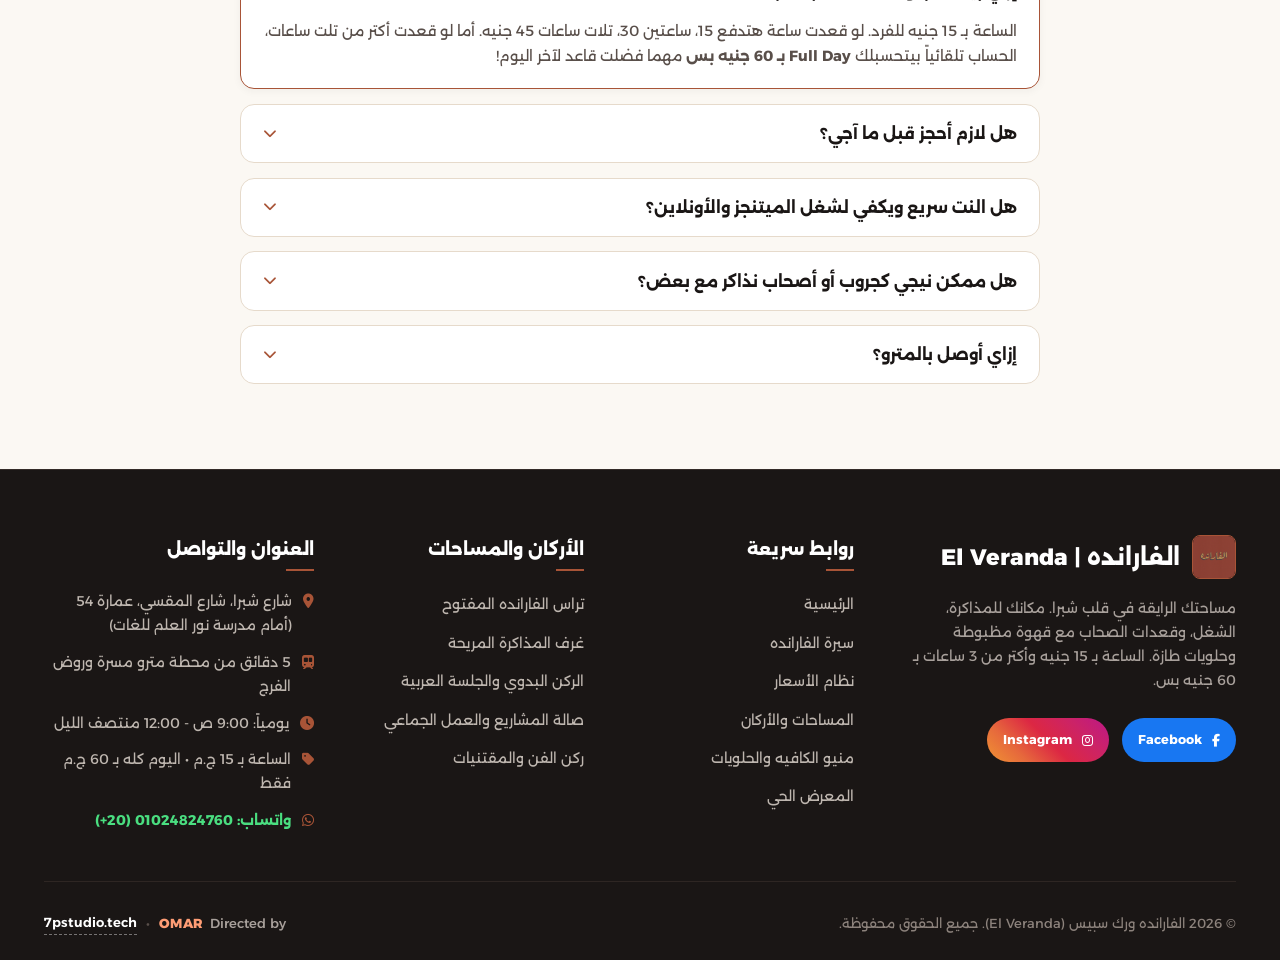
==== commit 8bba8db1: "Update files" ====
--- a/index.html
+++ b/index.html
@@ -495,39 +495,39 @@
     <!-- ==========================================================================
          Café & Menu Teaser Card / كافيه وحلويات الفارانده
          ========================================================================== -->
-    <section class="section-padding" id="cafe" style="background: #ffffff; border-top: 1px solid var(--color-border); border-bottom: 1px solid var(--color-border);">
+    <section class="section-padding cafe-teaser-section" id="cafe">
       <div class="container">
-        <div style="background: linear-gradient(135deg, var(--color-bg-secondary), var(--color-bg-main)); border: 1.5px solid var(--color-border); border-radius: var(--radius-xl); padding: clamp(2rem, 5vw, 3.5rem); display: grid; grid-template-columns: 1.2fr 0.8fr; gap: 3rem; align-items: center; box-shadow: var(--shadow-md);">
-          <div>
+        <div class="cafe-teaser-card">
+          <div class="cafe-teaser-content">
             <span class="section-eyebrow"><i class="fa-solid fa-mug-saucer"></i> كافيه وحلويات الفارانده</span>
-            <h2 class="section-title" style="margin-top: 0.5rem;">فنجان قهوة وماونتن كيك يعدلوا مزاجك</h2>
-            <p class="section-desc" style="margin: 1rem 0 1.5rem; line-height: 1.8;">
+            <h2 class="section-title">فنجان قهوة وماونتن كيك يعدلوا مزاجك</h2>
+            <p class="section-desc">
               عملنالك قائمة منيو كاملة ومنفصلة تضم كل مشروبات الكافيه والحلويات بأسعار مريحة:
               <br>
               <strong>شاي فاخر بـ 10 ج.م • قهوة تركي بـ 15 ج.م • ماونتن كيك بـ 50 ج.م</strong>، بالإضافة للهوت شوكليت البلجيكي، الآيس كوفي المثلج، والسناكس.
             </p>
 
-            <div style="display: flex; flex-wrap: wrap; gap: 0.6rem; margin-bottom: 1.8rem;">
-              <span class="spec-badge" style="font-size: 0.85rem; padding: 0.4rem 0.85rem; background: #ffffff;"><i class="fa-solid fa-mug-hot"></i> شاي: 10 ج.م</span>
-              <span class="spec-badge" style="font-size: 0.85rem; padding: 0.4rem 0.85rem; background: #ffffff;"><i class="fa-solid fa-coffee"></i> قهوة مخصوص: 15 ج.م</span>
-              <span class="spec-badge" style="font-size: 0.85rem; padding: 0.4rem 0.85rem; background: #ffffff;"><i class="fa-solid fa-cake-candles"></i> ماونتن كيك: 50 ج.م</span>
-              <span class="spec-badge" style="font-size: 0.85rem; padding: 0.4rem 0.85rem; background: #ffffff;"><i class="fa-solid fa-fire"></i> هوت شوكليت: 35 ج.م</span>
-            </div>
-
-            <a href="menu.html" class="btn-primary" style="font-size: 1.05rem; padding: 0.9rem 2.2rem; display: inline-flex; gap: 0.8rem;">
+            <div class="cafe-teaser-badges">
+              <span class="spec-badge"><i class="fa-solid fa-mug-hot"></i> شاي: 10 ج.م</span>
+              <span class="spec-badge"><i class="fa-solid fa-coffee"></i> قهوة مخصوص: 15 ج.م</span>
+              <span class="spec-badge"><i class="fa-solid fa-cake-candles"></i> ماونتن كيك: 50 ج.م</span>
+              <span class="spec-badge"><i class="fa-solid fa-fire"></i> هوت شوكليت: 35 ج.م</span>
+            </div>
+
+            <a href="menu.html" class="btn-primary btn-open-menu">
               <i class="fa-solid fa-book-open"></i>
               <span>افتح قائمة المنيو والحلويات كاملة</span>
               <i class="fa-solid fa-arrow-left"></i>
             </a>
           </div>
 
-          <div style="position: relative; text-align: center;">
-            <div style="border-radius: var(--radius-lg); overflow: hidden; box-shadow: var(--shadow-xl); border: 2px solid #ffffff; max-width: 400px; margin: 0 auto;">
-              <img src="assets/images/coffee-cup.jpg" alt="كوب الفارانده مع الماونتن كيك" style="width: 100%; height: 320px; object-fit: cover;">
-            </div>
-            <div style="position: absolute; bottom: 15px; right: 20px; background: rgba(26, 22, 21, 0.9); backdrop-filter: blur(8px); color: #ffffff; padding: 0.6rem 1.1rem; border-radius: var(--radius-md); font-size: 0.85rem; font-weight: 700; border: 1px solid rgba(255,255,255,0.15); box-shadow: var(--shadow-md);">
-              <i class="fa-solid fa-receipt" style="color: #ffcf70; margin-left: 0.4rem;"></i>
-              مع حاسبة الطلب وواتساب
+          <div class="cafe-teaser-visual">
+            <div class="cafe-teaser-img-wrap">
+              <img src="assets/images/coffee-cup.jpg" alt="كوب الفارانده مع الماونتن كيك" class="cafe-teaser-img">
+            </div>
+            <div class="cafe-teaser-floating-tag">
+              <i class="fa-solid fa-receipt"></i>
+              <span>مع حاسبة الطلب وواتساب</span>
             </div>
           </div>
         </div>
--- a/assets/css/style.css
+++ b/assets/css/style.css
@@ -60,6 +60,9 @@
   scroll-behavior: smooth;
   font-size: 16px;
   direction: rtl;
+  overflow-x: hidden;
+  width: 100%;
+  max-width: 100vw;
 }
 
 body {
@@ -68,6 +71,9 @@
   color: var(--color-charcoal-800);
   line-height: 1.7;
   overflow-x: hidden;
+  width: 100%;
+  max-width: 100vw;
+  position: relative;
   -webkit-font-smoothing: antialiased;
   -webkit-tap-highlight-color: transparent;
 }
@@ -1902,27 +1908,174 @@
 }
 
 /* ==========================================================================
-   Mobile Nav Drawer
+   Café Teaser & Menu Highlight Classes
+   ========================================================================== */
+.cafe-teaser-section {
+  background: #ffffff;
+  border-top: 1px solid var(--color-border);
+  border-bottom: 1px solid var(--color-border);
+}
+
+.cafe-teaser-card {
+  background: linear-gradient(135deg, var(--color-bg-secondary), var(--color-bg-main));
+  border: 1.5px solid var(--color-border);
+  border-radius: var(--radius-xl);
+  padding: clamp(1.8rem, 4vw, 3.5rem);
+  display: grid;
+  grid-template-columns: 1.2fr 0.8fr;
+  gap: 2.8rem;
+  align-items: center;
+  box-shadow: var(--shadow-md);
+}
+
+.cafe-teaser-content {
+  display: flex;
+  flex-direction: column;
+}
+
+.cafe-teaser-badges {
+  display: flex;
+  flex-wrap: wrap;
+  gap: 0.6rem;
+  margin: 1.5rem 0 1.8rem;
+}
+
+.cafe-teaser-badges .spec-badge {
+  font-size: 0.85rem;
+  padding: 0.4rem 0.85rem;
+  background: #ffffff;
+  border: 1px solid var(--color-border);
+}
+
+.btn-open-menu {
+  font-size: 1.05rem;
+  padding: 0.9rem 2.2rem;
+  display: inline-flex;
+  gap: 0.8rem;
+  width: fit-content;
+}
+
+.cafe-teaser-visual {
+  position: relative;
+  text-align: center;
+}
+
+.cafe-teaser-img-wrap {
+  border-radius: var(--radius-lg);
+  overflow: hidden;
+  box-shadow: var(--shadow-xl);
+  border: 2px solid #ffffff;
+  max-width: 400px;
+  margin: 0 auto;
+}
+
+.cafe-teaser-img {
+  width: 100%;
+  height: 320px;
+  object-fit: cover;
+  transition: transform 0.5s ease;
+}
+
+.cafe-teaser-img-wrap:hover .cafe-teaser-img {
+  transform: scale(1.05);
+}
+
+.cafe-teaser-floating-tag {
+  position: absolute;
+  bottom: 15px;
+  right: 20px;
+  background: rgba(26, 22, 21, 0.92);
+  backdrop-filter: blur(8px);
+  color: #ffffff;
+  padding: 0.6rem 1.1rem;
+  border-radius: var(--radius-md);
+  font-size: 0.85rem;
+  font-weight: 700;
+  border: 1px solid rgba(255,255,255,0.15);
+  box-shadow: var(--shadow-md);
+  display: inline-flex;
+  align-items: center;
+  gap: 0.5rem;
+}
+
+.cafe-teaser-floating-tag i {
+  color: #ffcf70;
+}
+
+/* Menu Highlight Section */
+.menu-highlight-section {
+  padding: 30px 1.5rem 60px;
+}
+
+.menu-highlight-banner {
+  background: var(--color-bg-secondary);
+  border: 1px solid var(--color-border);
+  border-radius: var(--radius-xl);
+  padding: 2rem;
+  display: flex;
+  align-items: center;
+  justify-content: space-between;
+  flex-wrap: wrap;
+  gap: 1.5rem;
+}
+
+.menu-highlight-info {
+  display: flex;
+  align-items: center;
+  gap: 1.2rem;
+}
+
+.menu-highlight-img {
+  width: 80px;
+  height: 80px;
+  border-radius: var(--radius-md);
+  object-fit: cover;
+  border: 1.5px solid var(--color-primary);
+  flex-shrink: 0;
+}
+
+.menu-highlight-text h3 {
+  font-size: 1.2rem;
+  font-weight: 800;
+  color: var(--color-charcoal-900);
+}
+
+.menu-highlight-text p {
+  font-size: 0.9rem;
+  color: var(--color-charcoal-600);
+  margin-top: 0.2rem;
+}
+
+.menu-highlight-btn {
+  padding: 0.75rem 1.5rem;
+  flex-shrink: 0;
+}
+
+/* ==========================================================================
+   Mobile Nav Drawer (No Horizontal Shift in RTL)
    ========================================================================== */
 .mobile-nav-drawer {
   position: fixed;
   top: 0;
-  right: -320px;
+  right: 0;
+  transform: translateX(100%);
   width: min(320px, 85vw);
   height: 100vh;
+  height: 100dvh;
   background: #ffffff;
   z-index: 1500;
   box-shadow: -5px 0 25px rgba(0,0,0,0.18);
   padding: 1.8rem 1.4rem;
   display: flex;
   flex-direction: column;
-  gap: 1.8rem;
-  transition: right 0.35s ease;
+  gap: 1.6rem;
+  transition: transform 0.35s cubic-bezier(0.16, 1, 0.3, 1);
   overflow-y: auto;
+  -webkit-overflow-scrolling: touch;
 }
 
 .mobile-nav-drawer.open {
-  right: 0;
+  transform: translateX(0);
 }
 
 .mobile-drawer-header {
@@ -1974,15 +2127,35 @@
 
 /* Tablet & Smaller Desktops (max-width: 1024px) */
 @media (max-width: 1024px) {
+  .nav-links, .nav-actions .btn-header-reserve {
+    display: none;
+  }
+  .mobile-toggle {
+    display: flex;
+  }
   .hero-grid {
     grid-template-columns: 1fr;
-    gap: 3rem;
+    gap: 2.5rem;
   }
   .hero-visual {
     max-width: 580px;
     margin: 0 auto;
     width: 100%;
   }
+  .hero-main-card {
+    transform: none !important;
+  }
+  .hero-main-card:hover {
+    transform: none !important;
+  }
+  .floating-badge.badge-top {
+    top: -10px;
+    right: 5px;
+  }
+  .floating-badge.badge-bottom {
+    bottom: -10px;
+    left: 5px;
+  }
   .about-grid {
     grid-template-columns: 1fr;
     gap: 2.8rem;
@@ -1992,19 +2165,32 @@
     max-width: 680px;
     margin: 0 auto;
   }
+  .cafe-teaser-card {
+    grid-template-columns: 1fr;
+    gap: 2rem;
+    text-align: right;
+  }
+  .cafe-teaser-visual {
+    max-width: 480px;
+    margin: 0 auto;
+    width: 100%;
+  }
   .space-cards-grid {
     grid-template-columns: repeat(2, 1fr);
+    gap: 1.4rem;
   }
   .menu-items-grid {
-    grid-template-columns: 1fr;
+    grid-template-columns: repeat(2, 1fr);
+    gap: 1.2rem;
   }
   .gallery-grid {
     grid-template-columns: repeat(3, 1fr);
+    gap: 1rem;
   }
   .gallery-tile.tile-large {
     grid-column: span 2;
     grid-row: span 2;
-    height: 380px;
+    height: 360px;
   }
   .contact-grid {
     grid-template-columns: 1fr;
@@ -2018,37 +2204,34 @@
 
 /* Standard Tablets & Large Phones (max-width: 768px) */
 @media (max-width: 768px) {
-  .nav-links, .nav-actions .btn-header-reserve {
-    display: none;
-  }
-  .mobile-toggle {
-    display: flex;
-  }
   .container {
     padding: 0 1.2rem;
   }
   .hero-section {
-    padding: 110px 0 50px;
+    padding: 105px 0 45px;
+  }
+  .hero-title {
+    font-size: clamp(2rem, 5vw, 2.6rem);
   }
   .hero-quick-meta {
     flex-direction: column;
     align-items: flex-start;
     gap: 1rem;
   }
-  .floating-badge.badge-top {
-    top: -12px;
-    right: 0;
-  }
-  .floating-badge.badge-bottom {
-    bottom: -15px;
-    left: 0;
+  .floating-badge {
+    position: static;
+    margin-top: 0.75rem;
+    animation: none;
+    width: 100%;
+    box-sizing: border-box;
   }
   .about-gallery-mosaic {
     grid-template-columns: 1fr;
+    gap: 0.85rem;
   }
   .mosaic-item.item-tall {
     grid-row: span 1;
-    height: 280px;
+    height: 260px;
   }
   .mosaic-item.item-short {
     height: 200px;
@@ -2058,41 +2241,81 @@
   }
   .space-cards-grid {
     grid-template-columns: 1fr;
+    gap: 1.2rem;
   }
   .gallery-grid {
     grid-template-columns: repeat(2, 1fr);
+    gap: 0.85rem;
   }
   .gallery-tile.tile-large {
     grid-column: span 2;
     grid-row: span 1;
-    height: 250px;
+    height: 240px;
+  }
+  .gallery-tile {
+    height: 220px;
   }
   .no-booking-notice {
     flex-direction: column;
-    align-items: flex-start;
+    align-items: stretch;
     text-align: right;
   }
   .no-booking-notice .btn-primary {
     width: 100%;
+    justify-content: center;
   }
   .focus-player-bar {
     flex-direction: column;
-    align-items: flex-start;
+    align-items: stretch;
+    gap: 1.2rem;
+    padding: 1.4rem;
   }
   .player-controls {
     width: 100%;
+    display: flex;
+    flex-wrap: wrap;
+    gap: 0.6rem;
   }
   .sound-toggle-btn {
-    flex: 1;
+    flex: 1 1 calc(50% - 0.4rem);
     justify-content: center;
+    min-width: 120px;
+  }
+  .menu-items-grid {
+    grid-template-columns: 1fr;
+    gap: 1rem;
   }
   .menu-calculator-panel {
     flex-direction: column;
-    align-items: flex-start;
+    align-items: stretch;
+    gap: 1.3rem;
+    padding: 1.4rem;
   }
   .calc-total-wrap {
     width: 100%;
-    justify-content: space-between;
+    flex-direction: column;
+    align-items: stretch;
+    gap: 1rem;
+  }
+  .calc-total-wrap .btn-primary,
+  .calc-total-wrap .btn-secondary {
+    width: 100%;
+    justify-content: center;
+  }
+  .menu-highlight-banner {
+    flex-direction: column;
+    align-items: stretch;
+    gap: 1.4rem;
+    text-align: right;
+  }
+  .menu-highlight-info {
+    flex-direction: column;
+    align-items: flex-start;
+    gap: 0.9rem;
+  }
+  .menu-highlight-btn {
+    width: 100%;
+    justify-content: center;
   }
   .footer-grid {
     grid-template-columns: 1fr;
@@ -2101,7 +2324,26 @@
   .footer-bottom {
     flex-direction: column;
     text-align: center;
-    gap: 0.5rem;
+    gap: 0.6rem;
+  }
+  .spaces-tabs,
+  .menu-category-tabs {
+    flex-wrap: nowrap;
+    overflow-x: auto;
+    justify-content: flex-start;
+    padding-bottom: 0.5rem;
+    -webkit-overflow-scrolling: touch;
+    width: 100%;
+    scrollbar-width: none;
+  }
+  .spaces-tabs::-webkit-scrollbar,
+  .menu-category-tabs::-webkit-scrollbar {
+    display: none;
+  }
+  .space-tab-btn,
+  .menu-cat-btn {
+    white-space: nowrap;
+    flex-shrink: 0;
   }
 }
 
@@ -2110,6 +2352,18 @@
   .container {
     padding: 0 1rem;
   }
+  .hero-section {
+    padding: 95px 0 35px;
+  }
+  .hero-title {
+    font-size: 1.85rem;
+    line-height: 1.3;
+  }
+  .hero-badge-live {
+    font-size: 0.76rem;
+    padding: 0.35rem 0.75rem;
+    line-height: 1.4;
+  }
   .hero-ctas {
     flex-direction: column;
     width: 100%;
@@ -2117,23 +2371,38 @@
   .hero-ctas .btn-primary,
   .hero-ctas .btn-secondary {
     width: 100%;
-  }
-  .floating-badge {
-    position: static;
-    margin-top: 0.75rem;
-    animation: none;
+    justify-content: center;
+  }
+  .brand-name {
+    font-size: 1.2rem;
+  }
+  .brand-tagline {
+    font-size: 0.65rem;
+  }
+  .cafe-teaser-card {
+    padding: 1.3rem;
+  }
+  .cafe-teaser-img {
+    height: 220px;
+  }
+  .btn-open-menu {
+    width: 100%;
+    justify-content: center;
+    font-size: 0.95rem;
+    padding: 0.8rem 1rem;
   }
   .hero-main-card {
-    transform: none;
+    transform: none !important;
     padding: 0.6rem;
   }
   .hero-main-card:hover {
-    transform: none;
+    transform: none !important;
   }
   .menu-item-card {
     flex-direction: column;
-    align-items: flex-start;
+    align-items: stretch;
     gap: 0.85rem;
+    padding: 1rem;
   }
   .menu-item-action {
     width: 100%;
@@ -2152,56 +2421,29 @@
   }
   .map-card-footer {
     flex-direction: column;
-    align-items: flex-start;
+    align-items: stretch;
+    gap: 0.85rem;
   }
   .map-card-footer .btn-primary {
     width: 100%;
-  }
-  .spaces-tabs {
-    flex-wrap: nowrap;
-    overflow-x: auto;
-    justify-content: flex-start;
-    padding-bottom: 0.5rem;
-    -webkit-overflow-scrolling: touch;
-    width: 100%;
-  }
-  .spaces-tabs::-webkit-scrollbar {
-    display: none;
-  }
-  .space-tab-btn {
-    white-space: nowrap;
-    flex-shrink: 0;
-  }
-  .menu-category-tabs {
-    flex-wrap: nowrap;
-    overflow-x: auto;
-    justify-content: flex-start;
-    padding-bottom: 0.5rem;
-    -webkit-overflow-scrolling: touch;
-    width: 100%;
-  }
-  .menu-category-tabs::-webkit-scrollbar {
-    display: none;
-  }
-  .menu-cat-btn {
-    white-space: nowrap;
-    flex-shrink: 0;
+    justify-content: center;
   }
   .gallery-grid {
     grid-template-columns: 1fr;
+    gap: 0.8rem;
   }
   .gallery-tile.tile-large {
     grid-column: span 1;
-    height: 230px;
+    height: 220px;
   }
   .gallery-tile {
-    height: 220px;
+    height: 200px;
   }
   .fab-whatsapp {
-    width: 52px;
-    height: 52px;
-    font-size: 1.5rem;
-    bottom: 18px;
-    left: 18px;
-  }
-}
+    width: 50px;
+    height: 50px;
+    font-size: 1.4rem;
+    bottom: 16px;
+    left: 16px;
+  }
+}
